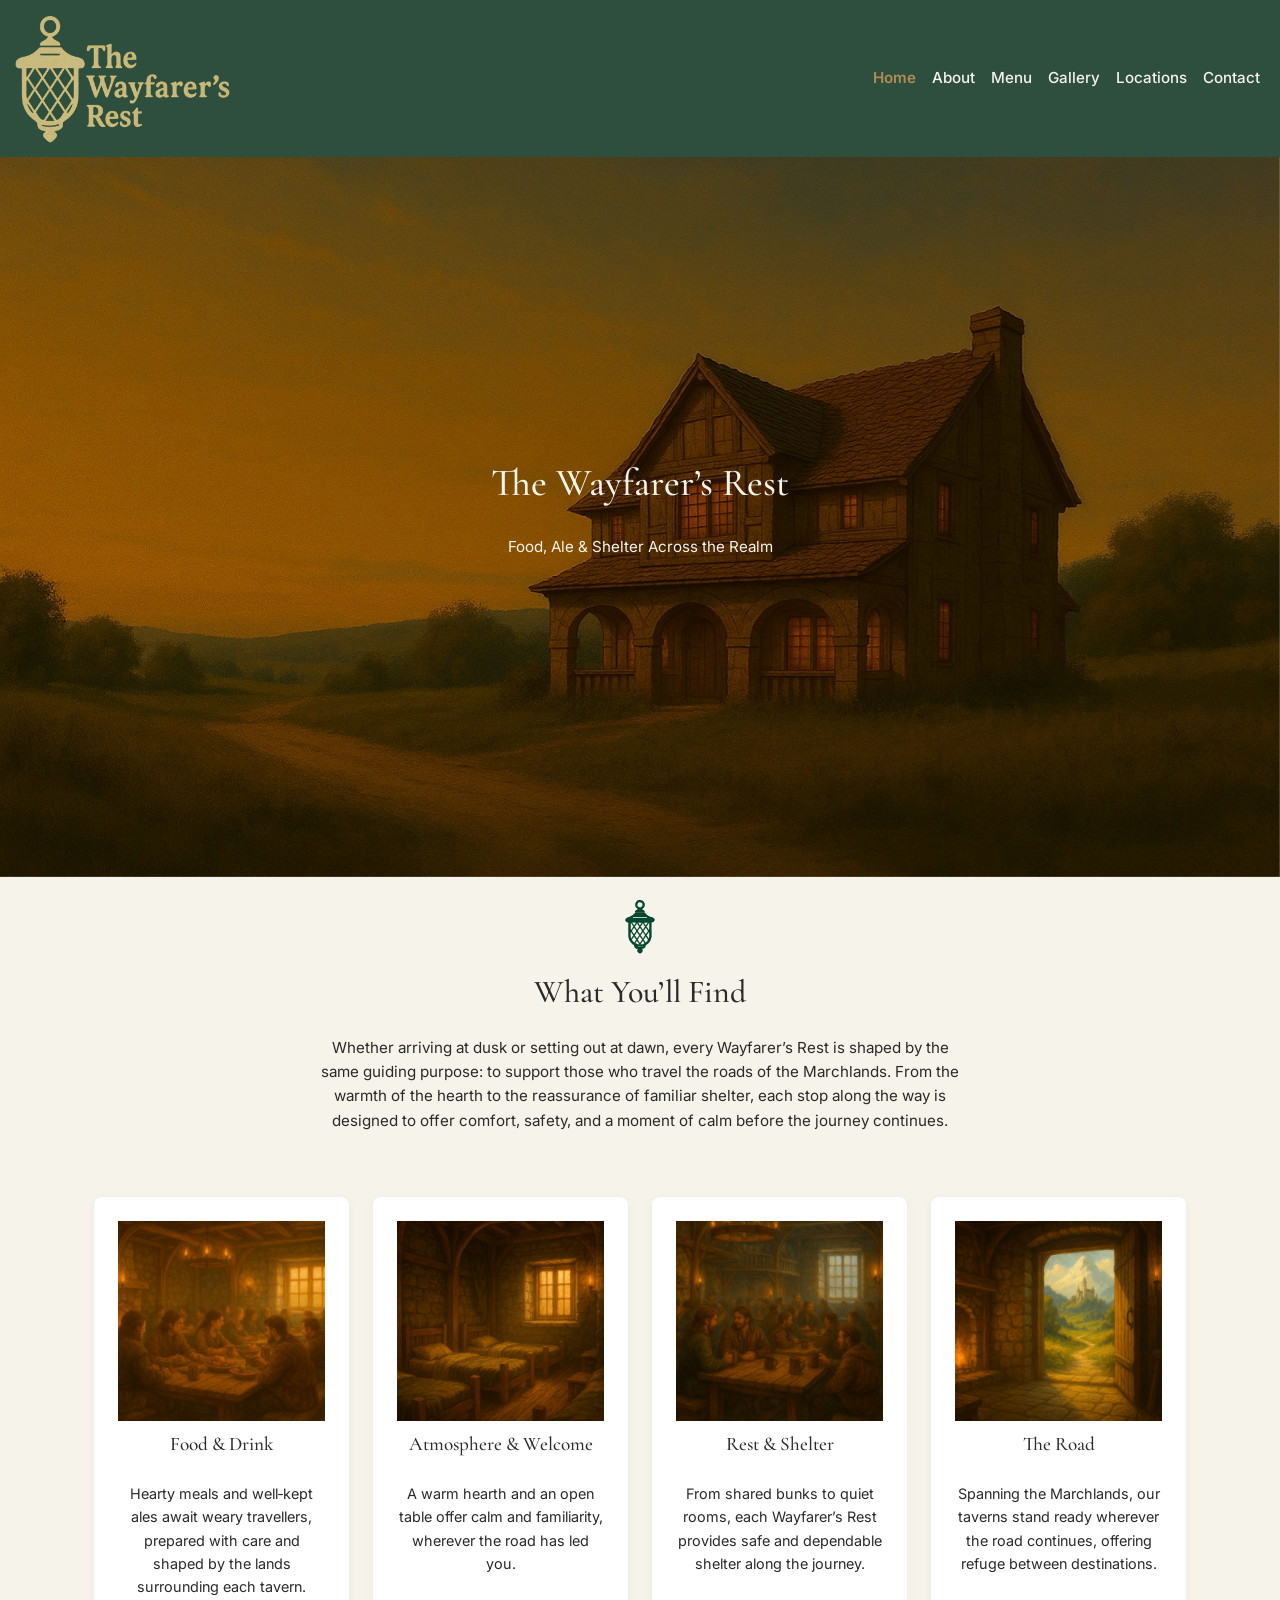
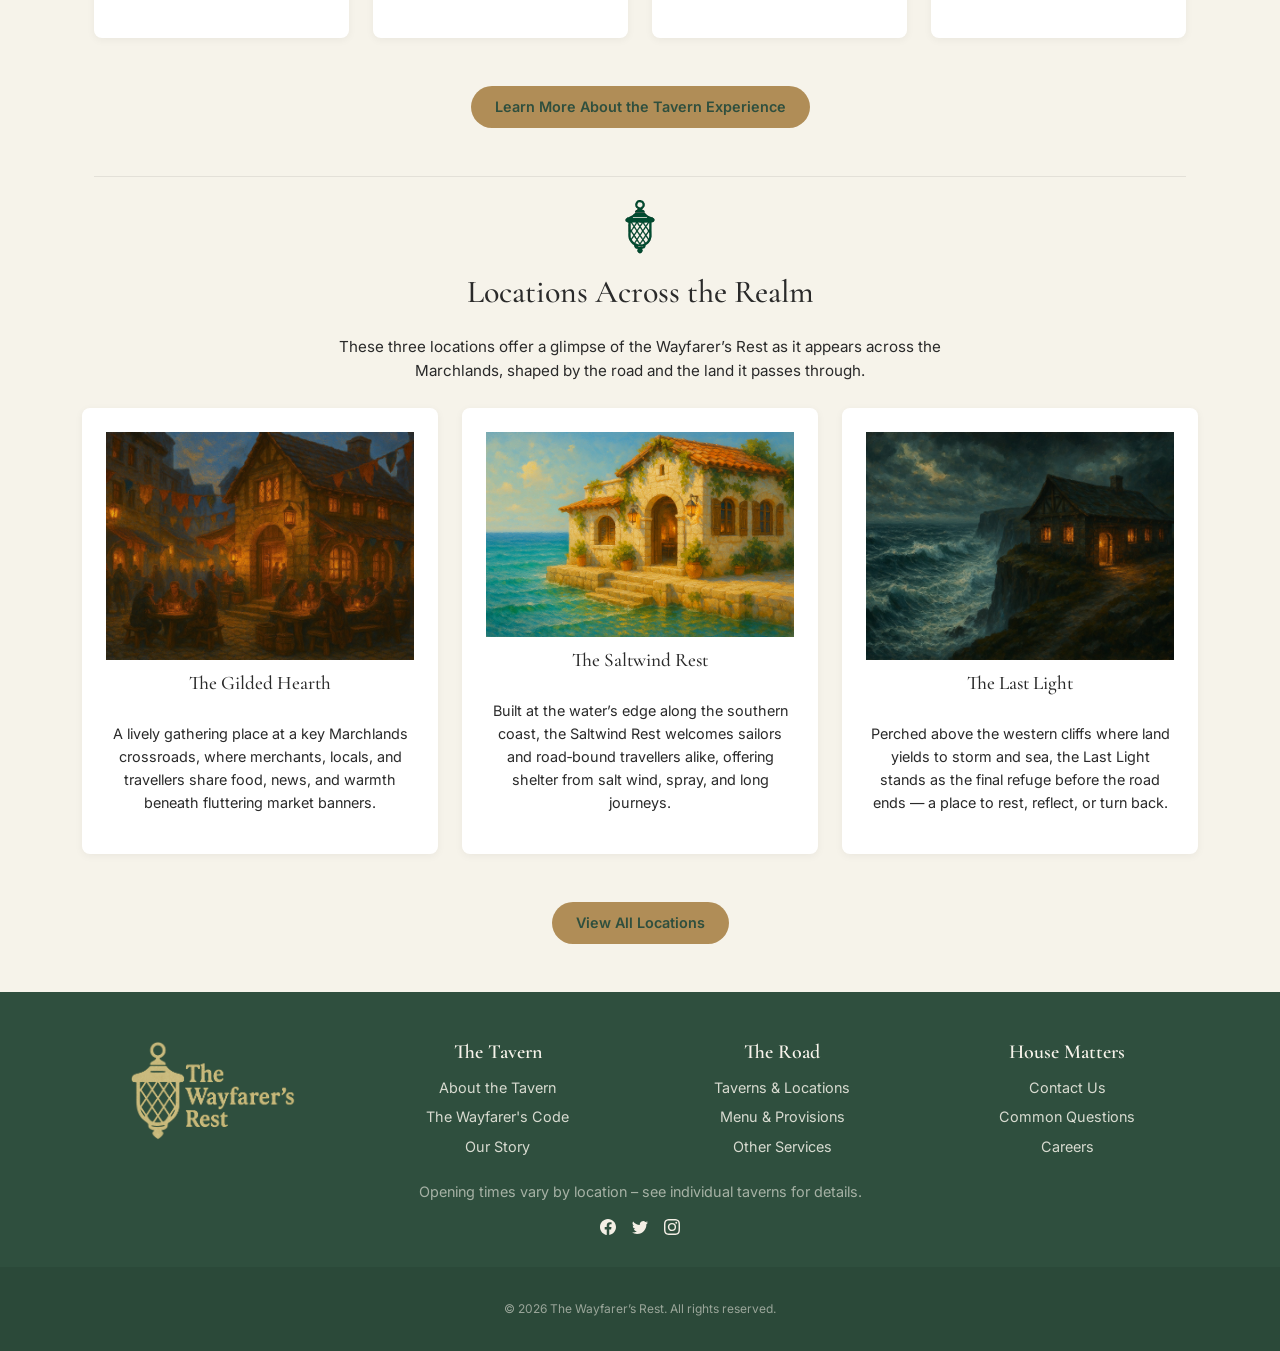
==== index.html @ 025e1b85 "User Stories Updated and Delpoyed Link Added to ReadMe" ====
<!DOCTYPE html>
<html lang="en">

<head>
  <meta charset="UTF-8">
  <meta name="viewport" content="width=device-width, initial-scale=1.0">

  <title>The Wayfarer’s Rest | Food, Ale & Shelter Across the Realm</title>

  <meta name="description" content="The Wayfarer’s Rest is a fictional medieval tavern offering food, ale, shelter and safety to travellers across the Marchlands.">
  <meta name="keywords" content="Wayfarer’s Rest, fantasy tavern, medieval tavern, fantasy inn, travelling inn, fantasy worldbuilding, roleplay tavern, medieval food and drink, fictional business website, HTML CSS project">

  <!-- Bootstrap CSS -->
  <link
    href="https://cdn.jsdelivr.net/npm/bootstrap@5.3.8/dist/css/bootstrap.min.css"
    rel="stylesheet"
    integrity="sha384-sRIl4kxILFvY47J16cr9ZwB07vP4J8+LH7qKQnuqkuIAvNWLzeN8tE5YBujZqJLB"
    crossorigin="anonymous"
  >

  <!-- Custom CSS -->
  <link rel="stylesheet" href="assets/css/style.css">
</head>

<!--Classes on body set to create a flex column layout that expands to fill the viewport height by pushing the footer to the bottom-->

<body class="d-flex flex-column min-vh-100">
    <header>
        <nav class="site-navbar navbar navbar-expand-lg">
            <div class="container-fluid">
                <a class="navbar-brand" href="index.html">
                    <picture>
                        <!--Anything above 576px (mobile portrait) displays full logo-->
                        <source media="(min-width: 576px)" srcset="assets/images/logo-wayfarers-rest-parchment.png">
                        <img src="assets/images/icon-lantern-parchment.png" alt="The Wayfarer’s Rest logo">
                    </picture>
                </a>
                <button class="navbar-toggler" type="button" data-bs-toggle="collapse"
                    data-bs-target="#navbarSupportedContent" aria-controls="navbarSupportedContent"
                    aria-expanded="false" aria-label="Toggle navigation">
                    <span class="navbar-toggler-icon"></span>
                </button>
                <div class="collapse navbar-collapse" id="navbarSupportedContent">
                    <ul class="navbar-nav mb-2 mb-lg-0 ms-auto">
                        <li class="nav-item">
                            <a class="nav-link active" aria-current="true" href="index.html">Home</a>
                        </li>
                        <li class="nav-item dropdown">
                            <a class="nav-link" href="about.html">About</a>
                        </li>
                        <li class="nav-item">
                            <a class="nav-link" href="menu.html">Menu</a>
                        </li>
                        <li class="nav-item">
                            <a class="nav-link" href="gallery.html">Gallery</a>
                        </li>
                        <li class="nav-item">
                            <a class="nav-link" href="locations.html">Locations</a>
                        </li>
                        <li class="nav-item">
                            <a class="nav-link" href="contact.html">Contact</a>
                        </li>
                    </ul>
                </div>
            </div>
        </nav>
    </header>

    <main>
        <section class="home-hero hero-height">
            <div id="homeCarousel" class="carousel slide" data-bs-ride="carousel" data-bs-interval="5000">
                <div class="carousel-inner">
                    <div class="carousel-item active">
                        <img src="assets/images/home-carousel-01.jpg" class="d-block w-100 hero-image"
                            alt="A solitary timber-and-stone tavern standing beside a winding road at dusk, its windows glowing warmly against an open landscape under an amber evening sky">
                    </div>
                    <div class="carousel-item">
                        <img src="assets/images/home-carousel-02-two.jpg" class="d-block w-100 hero-image"
                            alt="A warmly lit stone tavern in a small town at dusk, with glowing windows, hanging lanterns, and neighboring buildings lining a narrow street under an evening sky" loading="lazy">
                    </div>
                    <div class="carousel-item">
                        <picture>
                            <!--Desktop displays standard logo while anything smaller has title stacked below icon-->
                            <source media="(min-width: 992px)" srcset="assets/images/home-carousel-20.png">
                            <img src="assets/images/home-carousel-05.jpg" class="d-block w-100 hero-image"
                                alt="Stone seaside tavern built into coastal cliffs, with travellers seated beneath arched colonnades by candlelight as the moon hangs over the dark sea." loading="lazy">
                        </picture>
                    </div>
                    <div class="carousel-item">
                        <img src="assets/images/home-carousel-04.jpg" class="d-block w-100 hero-image"
                            alt="A warm stone tavern interior with vaulted arches and long wooden tables, where travellers sit together drinking by low lantern light in a softly lit hall" loading="lazy">
                    </div>
                </div>

                <div class="hero-overlay">
                    <h1 class="reveal">The Wayfarer’s Rest</h1>
                    <p class="reveal-sub delay-3">Food, Ale & Shelter Across the Realm</p>
                </div>

            </div>
        </section>
        <section class="home-intro text-center pt-2">
            <div class="section-icon--large d-flex justify-content-center" aria-hidden="true" >
                <img src="assets/images/icons/icon-lantern-green.svg" alt="" loading="lazy">
            </div>
            <div class="container">
                <h2>What You’ll Find</h2>
                <p>
                    Whether arriving at dusk or setting out at dawn, every Wayfarer’s Rest is shaped by the same guiding
                    purpose: to support those who travel the roads of the Marchlands. From the warmth of the hearth to
                    the reassurance of familiar shelter, each stop along the way is designed to offer comfort, safety,
                    and a moment of calm before the journey continues.
                </p>
                <section class="home-features">
                    <div class="container">
                        <div class="row g-4">

                            <div class="col-12 col-md-6 col-lg-3">
                                <article class="feature-card text-center reveal">
                                    <img src="assets/images/home-card-01.jpg" class="card-image"
                                        alt="A large wooden table inside a warm stone tavern, where travellers sit together sharing food and drink by firelight beneath timber beams and hanging lanterns" loading="lazy">
                                    <h3>Food &amp; Drink</h3>
                                    <p>Hearty meals and well‑kept ales await weary travellers, prepared with care and
                                        shaped by the lands surrounding each tavern.</p>
                                </article>
                            </div>

                            <div class="col-12 col-md-6 col-lg-3">
                                <article class="feature-card text-center reveal">
                                    <img src="assets/images/home-card-02.jpg" class="card-image"
                                        alt="A simple tavern sleeping room with rows of wooden bunk beds, folded blankets, and warm light shining through a stone-framed window inside a quiet interior" loading="lazy">
                                    <h3>Atmosphere &amp; Welcome</h3>
                                    <p>A warm hearth and an open table offer calm and familiarity, wherever the road has
                                        led you.</p>
                                </article>
                            </div>

                            <div class="col-12 col-md-6 col-lg-3">
                                <article class="feature-card text-center reveal">
                                    <img src="assets/images/home-card-03.jpg" class="card-image"
                                        alt="A busy tavern interior with long wooden tables and benches, where travellers sit together with mugs under heavy timber beams and warm lantern light filling the room" loading="lazy">
                                    <h3>Rest &amp; Shelter</h3>
                                    <p>From shared bunks to quiet rooms, each Wayfarer’s Rest provides safe and
                                        dependable shelter along the journey.</p>
                                </article>
                            </div>

                            <div class="col-12 col-md-6 col-lg-3">
                                <article class="feature-card text-center reveal">
                                    <img src="assets/images/home-card-04.jpg" class="card-image"
                                        alt="An open tavern doorway framing a winding path leading through green hills toward a distant castle beneath a bright sky, with warm lantern light illuminating the stone interior" loading="lazy">
                                    <h3>The Road</h3>
                                    <p>Spanning the Marchlands, our taverns stand ready wherever the road continues,
                                        offering refuge between destinations.</p>
                                </article>
                            </div>

                        </div>
                        <div class="text-center mt-5 home-cta">
                            <a href="about.html" class="btn-primary">
                                Learn More About the Tavern Experience
                            </a>
                        </div>
                    </div>
                </section>
            </div>
        </section>
        <!-- Locations Across the Realm -->
        <section class="home-locations text-center pt-2">
            <div class="section-icon--large d-flex justify-content-center" aria-hidden="true">
                <img src="assets/images/icons/icon-lantern-green.svg" alt="" loading="lazy">
            </div>
            <div class="container">
                <h2>Locations Across the Realm</h2>

                <p>
                    These three locations offer a glimpse of the Wayfarer’s Rest as it appears across the Marchlands,
                    shaped by the road and the land it passes through.
                </p>
                <div id="locationsCarousel" class="carousel slide d-md-none" data-bs-touch="true">

                    <!-- Indicators / dots -->
                    <div class="carousel-indicators">
                        <button type="button" data-bs-target="#locationsCarousel" data-bs-slide-to="0" class="active"
                            aria-current="true" aria-label="Slide 1">
                        </button>

                        <button type="button" data-bs-target="#locationsCarousel" data-bs-slide-to="1"
                            aria-label="Slide 2">
                        </button>

                        <button type="button" data-bs-target="#locationsCarousel" data-bs-slide-to="2"
                            aria-label="Slide 3">
                        </button>
                    </div>

                    <!-- Slides -->
                    <div class="carousel-inner mt-4">

                        <div class="carousel-item active">
                            <article class="location-card">
                                <img src="assets/images/market-tavern-home.jpg" class="location-image"
                                    alt="A bustling market tavern at dusk, with lanterns glowing, banners overhead, and groups of travellers gathered at wooden tables in a town square" loading="lazy">
                                <h3>The Gilded Hearth</h3>
                                <p>
                                    A lively gathering place at a key Marchlands crossroads, where merchants, locals,
                                    and travellers share food, news, and warmth beneath fluttering market banners.
                                </p>
                            </article>
                        </div>

                        <div class="carousel-item">
                            <article class="location-card">
                                <img src="assets/images/coastal-tavern-home.jpg" class="location-image"
                                    alt="A stone coastal tavern with arched doorway and terracotta roof standing directly beside calm blue sea, lanterns glowing outside as waves lap against the shore" loading="lazy">
                                <h3>The Saltwind Rest</h3>
                                <p>
                                    Built at the water’s edge along the southern coast, the Saltwind Rest welcomes
                                    sailors and road‑bound travellers alike, offering shelter from salt wind, spray, and
                                    long journeys.
                                </p>
                            </article>
                        </div>

                        <div class="carousel-item">
                            <article class="location-card">
                                <img src="assets/images/edge-of-the-world-tavern-home.jpg" class="location-image"
                                    alt="A solitary stone tavern standing on high coastal cliffs above a stormy sea, warm lantern light shining from its windows against dark clouds and crashing waves" loading="lazy">
                                <h3>The Last Light</h3>
                                <p>
                                    Perched above the western cliffs where land yields to storm and sea, the Last Light
                                    stands as the final refuge before the road ends — a place to rest, reflect, or turn
                                    back.
                                </p>
                            </article>
                        </div>

                    </div>


                    <!-- Controls -->
                    <button class="carousel-control-prev" type="button" data-bs-target="#locationsCarousel"
                        data-bs-slide="prev">
                        <span class="carousel-control-prev-icon" aria-hidden="true"></span>
                        <span class="visually-hidden">Previous</span>
                    </button>

                    <button class="carousel-control-next" type="button" data-bs-target="#locationsCarousel"
                        data-bs-slide="next">
                        <span class="carousel-control-next-icon" aria-hidden="true"></span>
                        <span class="visually-hidden">Next</span>
                    </button>

                </div>
                <!-- Tablet & Desktop grid -->
                <div class="d-none d-md-block mt-4">
                    <div class="row g-4 justify-content-center">



                        <div class="col-md-6 col-lg-4">
                            <article class="location-card reveal">
                                <img src="assets/images/market-tavern-home.jpg" class="location-image"
                                    alt="A bustling market tavern at dusk, with lanterns glowing, banners overhead, and groups of travellers gathered at wooden tables in a town square" loading="lazy">
                                <h3>The Gilded Hearth</h3>
                                <p>
                                    A lively gathering place at a key Marchlands crossroads, where merchants, locals,
                                    and travellers share food, news, and warmth beneath fluttering market banners.
                                </p>
                            </article>
                        </div>

                        <div class="col-md-6 col-lg-4">
                            <article class="location-card reveal">
                                <img src="assets/images/coastal-tavern-home.jpg" class="location-image"
                                    alt="A bright stone coastal tavern standing at the water’s edge, with open archways, hanging lanterns, and calm blue sea stretching beyond" loading="lazy">
                                <h3>The Saltwind Rest</h3>
                                <p>
                                    Built at the water’s edge along the southern coast, the Saltwind Rest welcomes
                                    sailors and road‑bound travellers alike, offering shelter from salt wind, spray, and
                                    long journeys.
                                </p>
                            </article>
                        </div>


                        <!-- Third card centred on tablet -->
                        <div class="col-md-6 col-lg-4">
                            <article class="location-card reveal">
                                <img src="assets/images/edge-of-the-world-tavern-home.jpg" class="location-image"
                                    alt="A solitary stone tavern standing on high coastal cliffs above a stormy sea, warm lantern light glowing against dark skies and crashing waves" loading="lazy">
                                <h3>The Last Light</h3>
                                <p>
                                    Perched above the western cliffs where land yields to storm and sea, the Last Light
                                    stands as the final refuge before the road ends — a place to rest, reflect, or turn
                                    back.
                                </p>
                            </article>
                        </div>

                    </div>
                </div>
                <div class="mt-5">
                    <a href="locations.html" class="btn-primary">
                        View All Locations
                    </a>
                </div>
            </div>
        </section>
    </main>
    <!--Class to push footer to the bottom of the viewport-->
    <footer class="site-footer mt-5">
            <div class="container text-center">

                <div class="row align-items-start">

                    <!-- LOGO -->
                    <div class="footer-logo col-12 col-lg-3 mb-4 mb-lg-0">
                        <a href="index.html">
                            <picture>
                                <source media="(min-width: 992px)"
                                    srcset="assets/images/logo-wayfarers-rest-parchment.png">
                                <img src="assets/images/logo-wayfarers-rest-footer-stacked.png"
                                    alt="The Wayfarer’s Rest logo" loading="lazy">
                            </picture>
                        </a>
                    </div>

                    <!-- LINKS -->
                    <div class="col-12 col-lg-9">
                        <div class="row justify-content-center">

                            <div class="col-12 col-md-4 col-lg-4">
                                <h2 class="h5">The Tavern</h2>
                                <ul>
                                    <li><a href="index.html">About the Tavern</a></li>
                                    <li><a href="faq.html">The Wayfarer's Code</a></li>
                                    <li><a href="about.html">Our Story</a></li>
                                </ul>
                            </div>

                            <div class="col-12 col-md-4 col-lg-4">
                                <h2 class="h5">The Road</h2>
                                <ul>
                                    <li><a href="locations.html">Taverns & Locations</a></li>
                                    <li><a href="menu.html">Menu & Provisions</a></li>
                                    <li><a href="about.html#other-services">Other Services</a></li>
                                </ul>
                            </div>

                            <div class="col-12 col-md-4 col-lg-4">
                                <h2 class="h5">House Matters</h2>
                                <ul>
                                    <li><a href="contact.html">Contact Us</a></li>
                                    <li><a href="faq.html#common-questions">Common Questions</a></li>
                                    <li><a href="under-construction.html">Careers</a></li>
                                </ul>
                            </div>

                        </div>
                    </div>
                </div>

                <p class="footer-hours">
                    Opening times vary by location –
                    <a href="locations.html">see individual taverns for details</a>.
                </p>

                <div class="footer-social d-flex justify-content-center gap-3">
                    <a href="https://www.facebook.com" target="_blank" rel="noopener noreferrer"
                        aria-label="Open Facebook in A New Tab">
                        <img src="assets/images/icons/facebook.svg" alt="Facebook icon" loading="lazy">
                    </a>
                    <a href="https://twitter.com" target="_blank" rel="noopener noreferrer"
                        aria-label="Open Twitter/X in A New Tab">
                        <img src="assets/images/icons/twitter-x.svg" alt="Twitter/X icon" loading="lazy">
                    </a>
                    <a href="https://www.instagram.com" target="_blank" rel="noopener noreferrer"
                        aria-label="Open Instagram in A New Tab">
                        <img src="assets/images/icons/instagram.svg" alt="Instagram icon" loading="lazy">
                    </a>
                </div>

            </div>

            <div class="footer-copy">
                © 2026 The Wayfarer’s Rest. All rights reserved.
            </div>
        </footer>
    <!--Bootstrap 5 JS-->
    <script src="https://cdn.jsdelivr.net/npm/bootstrap@5.3.8/dist/js/bootstrap.bundle.min.js"
        integrity="sha384-FKyoEForCGlyvwx9Hj09JcYn3nv7wiPVlz7YYwJrWVcXK/BmnVDxM+D2scQbITxI" crossorigin="anonymous">
        </script>
    <script src="assets/js/script.js"></script>
</body>

</html>
---- assets/css/style.css ----
/* Google Fonts Import */
/* Imports the two fonts used across the site:
   - Cormorant Garamond for headings (atmosphere, medieval tone)
   - Inter for body text (clarity and accessibility)
   These must load before any rules that reference them.
*/
@import url('https://fonts.googleapis.com/css2?family=Cormorant+Garamond:wght@400;500;600;700&family=Inter:wght@400;500;600;700&display=swap');

:root {
    /* =========================
       Brand Colours
       ========================= */

    /* Primary structural colour used for
       navbar, footer, headings, and accents */
    --color-primary: #2F4F3E;
    /* forest green – anchors the brand */

    /* Secondary accent colour for interaction
       (buttons, hover states, highlights) */
    --color-accent: #B08D57;
    /* muted gold – draws attention without overpowering */

    /* Brand highlight used for parchment effects,
       logo framing, and subtle emphasis */
    --color-brand: #E2D3B3;
    /* parchment tone */

    /* =========================
       Backgrounds
       ========================= */

    /* Primary page background used on most pages
       to maximise readability */
    --bg-page: #F6F3EA;

    /* Slightly darker background used to visually
       separate sections from the page */
    --bg-section: #EFE9DC;

    /* Deep background variant reserved for
       darker structural areas (defined for flexibility) */
    --bg-dark: #1F2F27;

    /* =========================
       Text Colours
       ========================= */

    /* Default body text colour */
    --text-primary: #2A2A2A;

    /* Secondary, reduced-emphasis text
       (descriptions, metadata) */
    --text-secondary: #5F5F5F;

    /* Text used on dark backgrounds
       (nav, footer, hero overlays) */
    --text-inverse: #F6F3EA;

    /* =========================
       Typography
       ========================= */

    /* Serif heading font to reinforce theme */
    --font-heading: "Cormorant Garamond", serif;

    /* Sans-serif body font for readability,
       with full system fallback stack */
    --font-body: "Inter", system-ui, -apple-system, BlinkMacSystemFont, sans-serif;

    /* Explicit font weights to avoid magic numbers
       and keep typography consistent */
    --font-weight-regular: 400;
    --font-weight-medium: 500;
    --font-weight-semibold: 600;
    --font-weight-bold: 700;

    /* =========================
       Layout & Spacing
       ========================= */

    /* Maximum readable width for content containers */
    --container-max-width: 1200px;

    /* Default vertical spacing between sections */
    --section-padding-y: 3rem;

    /* Reduced vertical spacing for smaller screens */
    --section-padding-y-sm: 2.5rem;

    /* Border radius tokens for consistent rounding */
    --radius-sm: 4px;
    --radius-md: 8px;

    /* =========================
       UI Elements
       ========================= */

    /* Neutral border colour used throughout
       (cards, dividers, inputs) */
    --border-color: #D6D2C7;

    /* Button colour tokens for reusability */
    --button-primary-bg: var(--color-primary);
    --button-primary-text: var(--text-inverse);

    --button-secondary-bg: transparent;
    --button-secondary-text: var(--color-primary);
    --button-secondary-border: var(--color-primary);

    /* =========================
       Image & Overlay Helpers
       ========================= */

    /* Light overlay for hero text legibility */
    --overlay-dark: rgba(0, 0, 0, 0.08);

    /* Stronger overlay used when images are busy */
    --overlay-darker: rgba(0, 0, 0, 0.15);
}

/* =========================
   Base Reset & Defaults
   ========================= */

body {
    font-family: var(--font-body);              /* Default font for body content */
    font-weight: var(--font-weight-regular);    /* Normal weight for readability */
    line-height: 1.6;                           /* Comfortable reading rhythm */
    color: var(--text-primary);                 /* High-contrast body text */
    background-color: var(--bg-page);           /* Parchment-style background */
}

/* =========================
   Typography
   ========================= */

h1,
h2,
h3 {
    font-family: var(--font-heading);            /* Use serif font for hierarchy */
    line-height: 1.2;                            /* Tighter than body text */
    margin-bottom: 0.75em;                       /* Consistent spacing below */
    color: var(--text-primary);                  /* Ensure readability */
}

h1 {
    /* Responsive scaling for large hero headings */
    font-size: clamp(2.2rem, 3vw, 3rem);
}

h2 {
    /* Slightly smaller than h1, still responsive */
    font-size: clamp(1.6rem, 2.5vw, 2.1rem);
}

h3 {
    /* Fixed size for subheadings and card titles */
    font-size: 1.2rem;
}

p {
    max-width: 65ch;                             /* Optimal line length */
    margin-inline: auto;                        /* Centre text blocks */
    margin-bottom: 1rem;                        /* Paragraph separation */
    font-size: 0.95rem;                         /* Slightly condensed text */
}

/* =========================
   Sections
   ========================= */

section {
    /* Consistent vertical rhythm between sections */
    padding-top: var(--section-padding-y);
}

@media (max-width: 768px) {
    section {
        /* Reduced spacing on smaller screens */
        padding-top: var(--section-padding-y-sm);
    }
}

/* =========================
   Images
   ========================= */

img {
    display: block;                              /* Remove inline image gaps */
    width: 100%;                                 /* Responsive scaling */
    height: 100%;                                /* Fill container when constrained */
    object-fit: cover;                           /* Prevent image distortion */
}

/* Aspect‑ratio helpers */
/* These ensure consistent cropping across layouts */

.hero-image {
    aspect-ratio: 16 / 9;                        /* Landscape hero imagery */
}

.card-image {
    aspect-ratio: 1 / 1;                         /* Square cards (features, gallery) */
}

.location-image {
    aspect-ratio: 4 / 5;                         /* Portrait orientation for locations */
}

/* =========================
   Cards (Features & Locations)
   ========================= */

.card,
.feature-card,
.location-card {
    background-color: #fff;                      /* Contrast against parchment */
    border-radius: var(--radius-md);             /* Soften card edges */
    padding: 1.5rem;                             /* Internal spacing */
    height: 100%;                                /* Equal-height cards in grids */
    display: flex;                               /* Flexbox for vertical control */
    flex-direction: column;                      /* Stack content top-to-bottom */
    gap: 0.75rem;                                /* Space between elements */
    box-shadow: 0 2px 8px rgba(0, 0, 0, 0.05);    /* Subtle elevation */
}

.card p,
.feature-card p,
.location-card p {
    font-size: 0.9rem;                           /* Slightly smaller supporting text */
    flex-grow: 1;                                /* Push CTAs or metadata to bottom */
}

.location-card img {
    aspect-ratio: 3 / 2; /*Forces landscape framing for location card image, ensuring consistency across uneven image sources */
}

/* =========================
   Buttons
   ========================= */

.btn-primary {
    display: inline-block;           /* Allows padding, width, and margin to apply cleanly */
    background-color: var(--color-accent); /* Gold accent colour to draw attention */
    color: var(--color-primary);     /* Dark green text to maintain brand coherence */
    border: none;                    /* Removes default browser border */
    border-radius: 999px;            /* Fully rounded pill-style button */
    padding: 0.6rem 1.5rem;          /* Comfortable clickable area for mouse & touch */
    font-weight: var(--font-weight-semibold); /* Gives CTA visual importance */
    font-size: 0.9rem;               /* Compact size to suit UI elements */
    text-decoration: none;           /* Removes underline from anchor buttons */
    transition: filter 0.2s ease;    /* Smooth visual feedback on hover/focus */
}

.btn-primary:hover,
.btn-primary:focus {
    filter: brightness(1.05);        /* Slight brightening for interaction feedback */
}

/* =========================
   Utility Helpers
   ========================= */

.text-center {
    text-align: center;              /* Simple utility class to centre text where needed */
}


/* =========================
   Navbar
   ========================= */

.site-navbar {
    background-color: var(--color-primary);
    /* Applies the forest green brand colour to the main site navigation */
}

/* Hover effect for the brand/logo to provide subtle feedback and interactivity
   without being distracting. Opacity change preserves logo clarity. */
.site-navbar .navbar-brand:hover {
    opacity: 0.9                    /* Very subtle hover feedback */
}

.site-navbar .navbar-brand img {
    height: auto;                   /* Preserve aspect ratio */
    width: 50px;                    /* Small logo size on very small screens */
}

/* Tablet breakpoint: expand logo to full horizontal version */
@media (min-width: 576px) {
    .site-navbar .navbar-brand img {
        width: 175px;               /* Allows full logo mark to display */
    }
}

/* Desktop breakpoint: slightly larger logo for visual balance */
@media (min-width: 768px) {
    .site-navbar .navbar-brand img {
        width: 220px;               /* Optimised size for larger headers */
    }
}

.site-navbar .nav-link {
    color: var(--text-inverse);     /* Light text on dark navbar */
    font-family: var(--font-body);  /* Inter for clarity */
    font-weight: var(--font-weight-medium);
    font-size: 0.95rem;             /* Slightly larger for comfortable navigation */
}

/* 
  Hover vs Focus states:
  These comments explain an important accessibility concept.

  :hover → mouse & pointer users
  :focus → keyboard & assistive technology users

  Styling both ensures equivalent feedback for all users.
*/

/* =========================
   Mobile Navbar Adjustments
   ========================= */

@media (max-width: 992px) {

    /* Creates separation between logo header and collapsible nav */
    .site-navbar .navbar-collapse {
        margin-top: 0.5rem;
        border-top: 1px solid rgba(242, 236, 221, 0.15); /* Low-contrast divider */
    }

    /* Aligns nav links visually with the logo on small screens */
    .site-navbar .navbar-nav {
        padding-left: 0.6rem;        /* Prevents nav sticking to screen edge */
        padding-top: 0.5rem;         /* Breathing room beneath logo */
    }

    /* Optimises link spacing and contrast for mobile */
    .site-navbar .nav-link {
        padding: 0.5rem 0;           /* Tap‑friendly spacing */
        font-size: 0.95rem;          /* Maintains readability */
        color: rgba(242, 236, 221, 0.9); /* Slightly muted to reduce glare */
    }
}

/* Interaction feedback for nav links */
nav.site-navbar .nav-link:hover,
nav.site-navbar .nav-link:focus {
    color: var(--color-accent);      /* Muted gold hover/focus state */
}

/* Active page indicator — shows which page user is on */
.site-navbar .nav-link.active {
    color: var(--color-accent);      /* Matches hover colour for consistency */
    font-weight: var(--font-weight-semibold); /* Stronger weight for emphasis */
}

/* =========================
   Navbar Hamburger Button
   ========================= */

/* Removes default Bootstrap border and adjusts padding */
.site-navbar .navbar-toggler {
    border: none;
    padding: 0.25rem 0.5rem;         /* Larger click target on mobile */
}

/* Removes default focus ring to avoid visual clutter */
.site-navbar .navbar-toggler:focus {
    box-shadow: none;
}

/* 
   Cannot directly colour Bootstrap hamburger icon.
   Filter is used instead to:
   - invert to white
   - add sepia for gold warmth
   - saturate to enhance colour strength
*/
.site-navbar .navbar-toggler-icon {
    width: 1.5rem;
    height: 1.5rem;
    filter: invert(1) sepia(20%) saturate(80%);
    transform: scale(1.1);           /* Slight enlargement for visibility */
}

/* =========================
   Hero Section Overrides
   ========================= */

/* Removes padding above hero so it meets the navbar */
.home-hero {
    position: relative;              /* Needed for absolute-positioned overlay */
    padding-top: 0;
}

.home-hero img {
    height: 100%                    /* Allows hero image to fill container */
}

/* =========================
   Hero Text Overlay
   ========================= */

.hero-overlay {
    position: absolute;
    inset: 0;                        /* Full cover over hero image,takes overlay out of document flow */

    display: flex;
    flex-direction: column;          /* Stack heading & text vertically */
    justify-content: center;         /* Centre vertically */
    align-items: center;             /* Centre horizontally */

    text-align: center;
    padding: 2rem;                   /* Prevent text touching edges */

    color: var(--text-inverse);      /* Light text for contrast */
    z-index: 2;                      /* Above hero image */
}

.hero-overlay h1 {
    color: var(--text-inverse);      /* Explicit override for heading colour */
}

/* Mobile safeguard to ensure hero remains flush */
@media (max-width: 768px) {
    .home-hero {
        padding-top: 0;
    }
}

/* =========================
   Menu Page
   ========================= */

/* Wrapper for the menu hero section.
   Resets vertical spacing so the hero image can sit flush with the navbar. */
.menu-hero {
    background-color: var(--bg-section);     /* Matches surrounding page sections */
    padding-top: 0;                          /* Removes default section padding */
    padding-bottom: 0;                       /* Ensures hero controls spacing itself */
}

/* Container for the menu hero image.
   Breaks out of the standard content width to span full viewport width. */
.menu-hero-image {
    position: relative;                      /* Establishes positioning context for overlay */
    width: 100vw;                            /* Full viewport width */
    max-width: none;                         /* Overrides container constraints */
    margin: 0 calc(50% - 50vw) 0;             /* True full-width breakout trick */
    overflow: hidden;                        /* Prevents image bleed */
    box-shadow: 0 18px 40px rgba(0, 0, 0, 0.12); /* Depth to separate hero from content */
}

/* Image inside the hero container */
.menu-hero-image img {
    width: 100%;                             /* Fully responsive */
    height: auto;                            /* Preserve aspect ratio */
    display: block;                          /* Removes inline whitespace */
}

/* Text overlay for the menu hero.
   Positioned on top of the image, centred using Flexbox. */
.menu-hero .hero-content {
    position: absolute;                      /* Allows overlay on top of image */
    inset: 0;                                /* Fills the entire hero image */
    display: flex;                           /* Flexbox for internal alignment */
    flex-direction: column;                 /* Stack heading and paragraph */
    justify-content: center;                /* Vertical centring */
    align-items: center;                    /* Horizontal centring */
    padding: 2rem 1.5rem;                   /* Prevents text touching edges */
    z-index: 1;                             /* Above hero image */
    color: var(--text-inverse);             /* Light text for contrast */
    font-family: var(--font-body);          /* Inter for legibility */
}

/* Menu hero heading style */
.menu-hero .hero-content h1 {
    font-family: var(--font-heading);        /* Decorative serif for hierarchy */
    font-weight: var(--font-weight-bold);    /* Strong brand emphasis */
    font-size: clamp(2rem, 3vw, 3rem);       /* Responsive scaling */
    margin-bottom: 1rem;                    /* Separation from description */
    max-width: 12ch;                        /* Prevents overly long lines */
    color: inherit;                         /* Inherits light overlay colour */
}

/* Menu hero descriptive paragraph */
.menu-hero .hero-content p {
    margin-bottom: 0;                       /* Tightens layout */
    max-width: 45rem;                       /* Readable line length */
    font-size: 1rem;                        /* Slightly larger for hero copy */
    line-height: 1.65;                      /* Comfortable reading */
    color: inherit;                         /* Ensures consistent colouring */
}

/* Sticky anchor bar containing menu section links */
.menu-anchors-bar {
    position: sticky;                       /* Sticks to top on scroll */
    top: 0;                                 /* Anchored to top of viewport */
    z-index: 20;                            /* Above menu content */
    background-color: rgba(246, 243, 234, 0.97); /* Semi‑opaque parchment */
    border-bottom: 1px solid rgba(0, 0, 0, 0.08); /* Subtle separation line */
    display: flex;                          /* Centres inner anchor container */
    justify-content: center;
    padding: 1rem 0;                       /* Vertical spacing */
}

/* Container holding the individual anchor links */
.menu-anchors {
    display: flex;                          /* Horizontal layout */
    flex-wrap: wrap;                       /* Allows wrapping on small screens */
    justify-content: center;               /* Centre alignment */
    align-items: center;
    align-content: center;
    gap: 0.75rem;                          /* Space between anchor buttons */
    padding: 0 1rem;                       /* Prevents edge collision */
    width: 100%;
    max-width: 1150px;                     /* Prevents anchors stretching too wide */
}

/* Individual menu anchor links */
.menu-anchor {
    display: inline-flex;                  /* Enables flex centring */
    align-items: center;
    justify-content: center;
    padding: 0.35rem 0.8rem;               /* Clickable area */
    color: var(--color-primary);           /* Brand green text */
    text-decoration: none;                 /* Remove underline */
    font-weight: var(--font-weight-medium);
    letter-spacing: 0.01em;                /* Slight clarity improvement */
    transition: color 0.2s ease,
                opacity 0.2s ease;         /* Smooth interaction feedback */
}

/* Hover and focus interaction for anchors */
.menu-anchor:hover,
.menu-anchor:focus {
    color: var(--color-accent);             /* Gold highlight */
    opacity: 0.85;                          /* Softens feedback */
}

/* Active menu section indicator (updated via JS) */
.menu-anchor.active {
    color: var(--color-accent);             /* Persistent highlight */
}

/* Wrapper for each menu category section */
.menu-category {
    background-color: var(--bg-section);    /* Section separation */
    padding-top: 2rem;
    padding-bottom: 2rem;
    scroll-margin-top: 5rem;                /* Prevents sticky bar overlap when anchored */
}

/* First section offset to compensate for hero overlap */
#house-specials {
    padding-top: 0.5rem;
}

/* Duplicate rule ensures consistency if overridden elsewhere */
.menu-category {
    background-color: var(--bg-section);
    padding-top: 2rem;
    padding-bottom: 2rem;
}

/* Spacing beneath section headings */
.menu-category .section-title {
    margin-bottom: 1.2rem;
}

/* Shared framed image styling for menu heroes and about pillars */
.menu-category__hero,
.about-pillars img.pillar-image {
    max-width: 840px;                       /* Aligns with menu content width */
    padding: 0.1rem;                        /* Creates frame thickness */
    margin: 0 auto 1.75rem;                 /* Centres and spaces image */
    background-color: var(--bg-page);       /* Parchment backdrop */
    border: 3px solid rgba(168, 134, 62, 0.6); /* Antique gold frame */
    box-shadow:
        inset 0 0 0 1px rgba(255, 236, 180, 0.4); /* Inner highlight for depth */
}

/* Image inside the framed hero */
.menu-category__hero img {
    aspect-ratio: 3 / 2;                    /* Consistent landscape framing */
    width: 100%;
    height: auto;
    display: block;
}

/* Grid wrapper for menu items */
.menu-items {
    display: grid;                          /* Grid allows simple vertical stacking */
    gap: 0;                                 /* Borders provide separation instead */
    max-width: 840px;                       /* Aligns with hero images */
    margin: 0 auto;                         /* Centre container */
}

/* Individual menu item rows */
.menu-item {
    display: grid;                          /* Two-column layout */
    grid-template-columns: 1fr auto;       /* Item name left, price right */
    gap: 1rem;                              /* Space between text and price */
    align-items: flex-start;               /* Prevents price centring vertically */
    padding: 1rem 0;                        /* Vertical rhythm */
    border-bottom: 1px solid rgba(0, 0, 0, 0.08); /* Divider line */
}

/* Remove divider from final item */
.menu-item:last-child {
    border-bottom: none;
}

/* Menu item name styling */
.menu-item h3 {
    margin-bottom: 0.35rem;
    font-size: 1.05rem;
    letter-spacing: 0.02em;
}

/* Menu item description */
.menu-item p {
    margin: 0;
    color: var(--text-secondary);           /* Reduced emphasis */
    font-size: 0.95rem;
    max-width: 55ch;                        /* Readability control */
}

/* Price styling */
.menu-item__price {
    font-weight: var(--font-weight-semibold);
    color: var(--color-primary);            /* Reinforces brand colour */
    text-align: right;
    white-space: nowrap;                    /* Prevents wrapping prices */
}

/* Wrapper for allergen and seasonality notices */
.menu-notice {
    background-color: var(--bg-page);       /* Returns to page background */
    padding-top: 3rem;
    padding-bottom: 3rem;                   /* Ensures full visibility of content */
}

/* Individual notice blocks */
.menu-notice__item {
    background: transparent;                /* Allows background to show through */
    border: 1px solid rgba(0, 0, 0, 0.08);
    border-radius: var(--radius-md);
    padding: 1.5rem;
    margin-bottom: 1rem;
}

/* Notice headings */
.menu-notice__item strong {
    display: block;
    margin-bottom: 0.5rem;
    font-size: 1rem;
}

/* Call-to-action container */
.menu-cta {
    padding-bottom: 3rem;                   /* Spacing before footer */
}

/* CTA button wrapper */
.menu-cta-buttons {
    display: flex;
    flex-wrap: wrap;                        /* Buttons stack on small screens */
    justify-content: center;
    gap: 1rem;
    margin-top: 1.5rem;
    margin-bottom: 2rem;
}

/* Ensures consistent CTA button width */
.menu-cta .btn-primary {
    min-width: 210px;
}

/* =========================
   Tablet Adjustments
   ========================= */

@media (max-width: 992px) {
    .menu-anchors {
        gap: 0.5rem;
        padding: 0.45rem 0;
        flex-wrap: wrap;
        justify-content: center;
        align-content: center;
    }

    .menu-category {
        padding-top: 1.75rem;
        padding-bottom: 1.75rem;
    }

    .menu-category .section-title {
        margin-bottom: 1rem;
    }

    .menu-category__hero {
        margin-bottom: 0.9rem;
    }
}

/* =========================
   Mobile Adjustments
   ========================= */

@media (max-width: 768px) {
    .menu-item {
        grid-template-columns: 1fr;         /* Stack price below description */
        text-align: left;
    }

    .menu-item__price {
        text-align: left;                   /* Align price with text */
    }

    .menu-anchors {
        justify-content: center;
        padding: 0.35rem 0;
        gap: 0.5rem;
        flex-wrap: wrap;
        align-content: center;
    }

    .menu-hero .hero-content {
        padding: 1.3rem 1rem;              /* Tighter hero spacing on mobile */
    }

    .menu-category {
        padding-top: 1.25rem;
        padding-bottom: 1.25rem;
    }

    .menu-category .section-title {
        font-size: 1.3rem;                  /* Prevents oversized headings */
    }

    .menu-item {
        padding: 0.85rem 0;
    }

    .menu-cta {
        padding-top: 1.5rem;
        padding-bottom: 1.5rem;
    }
}

/* =========================
   Section header lantern
   ========================= */

.section-icon {
    display: flex;
    justify-content: center;
    align-items: center;
    margin-bottom: 1rem;
}

.section-icon--large img {
    width: 88px;
    margin-inline: auto;
    height: auto;
}

.menu-section-icon,
.contact-section-icon,
.gallery-section-icon {
    display: flex;
    justify-content: center;
    align-items: center;

    background-color: var(--bg-section);

    padding: 1.25rem 0 0
        /* space above & below icon */
}

.contact-section-icon,
.gallery-section-icon {
    padding-top: 1rem;
}

.menu-section-icon img,
.contact-section-icon img,
.gallery-section-icon img {
    width: 80px;
    /* adjust size here */
    height: auto;
}

@media (min-width: 992px) {
    .contact-section-icon {
        display: none;
    }
}


@media (max-width: 768px) {
    .menu-section-icon {
        padding: 1rem 0 0;
    }

    .menu-section-icon img,
    .gallery-section-icon img,
    .contact-section-icon img {
        width: 60px;
    }
}

/* =========================
   Contact Form Improvements
   ========================= */

.contact p {
    max-width: none;
    margin-inline: 0;
}

@media (max-width: 991px) {
    .contact h2, .contact h1, .contact p {
        text-align: center;
    }

   
}

/* =========================
   Contact Form – General Styling
   ========================= */

.contact {
    background-color: var(--bg-section);
}

/* Form container */
.contact form {
    margin-top: 1.5rem;
}

/* Field groups */
.contact label {
    display: block;
    font-weight: var(--font-weight-medium);
    margin-bottom: 0.4rem;
}

.contact input,
.contact textarea,
.contact select {
    display: block;
    width: 100%;
    padding: 0.65rem 0.75rem;

    font-family: var(--font-body);
    font-size: 0.95rem;

    border: 1px solid var(--border-color);
    border-radius: var(--radius-sm);
    background-color: #fff;
}

/* Space between fields */
.contact input,
.contact textarea,
.contact select {
    margin-bottom: 1.4rem;
}

/* Textarea emphasis */
.contact textarea {
    min-height: 180px;
    resize: vertical;
}

/* Focus states – on brand */
.contact input:focus,
.contact textarea:focus,
.contact select:focus {
    outline: none;
    border-color: var(--color-primary);
}

/* =========================
   Contact page divider
   ========================= */

/* Desktop: vertical divider */
@media (min-width: 992px) {
    .contact .col-lg-5 {
        border-left: 1px solid var(--border-color);
        padding-left: 2rem;
    }

    .contact {
        margin-top: 3rem;
        margin-bottom: 3rem;
    }
}

/* Mobile & tablet: horizontal divider */
@media (max-width: 991px) {
    .contact .col-lg-5 {
        border-top: 1px solid var(--border-color);
        margin-top: 2rem;
        padding-top: 2rem;
    }
}

.contact-page .btn-primary {
    margin-top: 0.5rem;
}


/* =========================
   Gallery Images – Framed Style
   ========================= */

.gallery-item img {
    width: 100%;
    height: auto;
    display: block;

    border: 5px solid rgba(168, 134, 62, 0.6);
    /* soft outer frame */


    background-color: var(--bg-page);
    /* parchment behind image */

    box-shadow:
        0 1px 3px rgba(0, 0, 0, 0.06);
    /* very subtle depth */
}

.gallery-page main,
.contact-page main {
    background-color: var(--bg-section);
}

.gallery-page main {
    padding-bottom: 3rem;
}

.gallery-page .page-header {
    padding: 0;
}

/* Contact */

/* =========================
   Page Header (no image)
   ========================= */

.page-header {
    background-color: var(--bg-section);
    padding: 3rem 0;
}

.page-header p {
    max-width: 60ch;
    margin-inline: auto;
}

/* =========================
   Tavern Code
   ========================= */

.tavern-code {
    background-color: var(--bg-section);
    padding-bottom: 2rem;
}

.tavern-code .section-title {
    margin-bottom: 1rem;
}

.tavern-code.section-intro {
    max-width: 65ch;
    margin-top: 0;
    margin-bottom: 1.5rem;
}

/* =========================
   Section-to-section divider
   ========================= */


.section-break-wrapper {
    background-color: var(--bg-section);
    padding-bottom: 2rem;
}

.section-break {
    width: 120px;
    height: 2px;
    background-color: var(--border-color);
    margin: 0 auto;
}

.tavern-rule {
    margin-bottom: 2.5rem;
}

.tavern-rule h3 {
    margin-bottom: 0.5rem;
}

/* =========================
   FAQ
   ========================= */

.faq {
    background-color: var(--bg-page);
    padding: 3rem 0;
}

.faq .section-title {
    margin-bottom: 2rem;
}

.accordion-item {
    border: 1px solid var(--border-color);
    border-radius: var(--radius-sm);
    margin-bottom: 0.75rem;
    overflow: hidden;
}

.accordion-button {
    font-family: var(--font-body);
    font-weight: var(--font-weight-medium);
}

.accordion-button:not(.collapsed) {
    background-color: #d9e7fb;
    /* wireframe highlight */
    color: var(--text-primary);
}

/* =========================
   CTA
   ========================= */

.code-cta {
    background-color: #d6d6d6;
    /* matches wireframe */
    padding: 3rem 0;
}

.code-cta h2 {
    margin-bottom: 1rem;
}

/* About Page */

/* =========================
   About Hero
========================= */

.about-hero {
    padding-top: 0;                    /* Removes default section padding so the
                                          hero image meets the navbar cleanly */
}

.about-hero-image {
    position: relative;               /* Establishes positioning context for overlays */
    width: 100vw;                     /* Full viewport width */
    margin: 0 calc(50% - 50vw);       /* Breaks content out of max-width container
                                          to achieve true edge-to-edge layout */
    overflow: hidden;                 /* Prevents image or overlay bleed */
}

/* Image itself */
/* Shared with .home-hero to ensure consistent behaviour */
.home-hero img,
.about-hero-image img {
    width: 100%;                      /* Scales image to container width */
    max-height: 85vh;                 /* Prevents the hero from becoming too tall */
    display: block;                   /* Removes inline image spacing */
}

/* Optional dark overlay for text contrast */
.about-hero-image::after {
    content: "";                      /* Required to generate pseudo-element */
    position: absolute;               /* Allows overlaying on the image */
    inset: 0;                         /* Covers the entire hero image */
    background: linear-gradient(
        180deg,                       /* Vertical gradient */
        rgba(15, 25, 18, 0.2) 0%,     /* Light darkening at top */
        rgba(15, 25, 18, 0.6) 100%    /* Stronger darkening at bottom */
    );                                /* Improves text readability on bright images */
}

/* Text overlay */
.about-hero-content {
    position: absolute;               /* Allows content to sit on top of the image */
    inset: 0;                         /* Fills entire hero area */
    z-index: 1;                       /* Above the overlay pseudo-element */

    display: flex;                    /* Flexbox for internal alignment */
    flex-direction: column;           /* Stack heading and paragraph */
    justify-content: center;          /* Vertical centring */
    align-items: center;              /* Horizontal centring */

    text-align: center;               /* Centres text content */
    padding: 2rem 1.5rem;             /* Prevents text touching viewport edges */

    color: var(--text-inverse);       /* Light text for contrast */
}

/* Typography inside hero */
.about-hero-content h1 {
    font-family: var(--font-heading); /* Serif font for significance */
    font-weight: var(--font-weight-bold);
    font-size: clamp(2.2rem, 3vw, 3rem); /* Responsive scaling */
    margin-bottom: 1rem;              /* Space between heading and text */
    color: inherit;                   /* Inherits overlay text colour */
}

.about-hero-content p {
    max-width: 50ch;                  /* Keeps text readable */
    font-size: 1rem;
    line-height: 1.6;
    margin: 0;                        /* Removes default paragraph margin */
    color: inherit;
}

/* Shared CTA section styling for About and Home */
.about-cta,
.home-cta {
    padding-bottom: 3rem;             /* Visual separation from next section */
    border-bottom: 1px solid rgba(0,0,0,0.08); /* Subtle divider */
}


/* =========================
   About Timeline
========================= */

.about-timeline {
    background-color: var(--bg-section); /* Matches wireframe section background */
    padding: 3rem 0;                     /* Vertical spacing for timeline area */
}

.timeline {
    position: relative;                /* Required for absolutely positioned centre line */
    max-width: none;                   /* Allows full-width layout */
    margin: 3rem auto 0;               /* Space above timeline itself */
}

/* Center vertical line */
.timeline::before {
    content: "";                       /* Generates the central timeline line */
    position: absolute;
    left: 50%;                         /* Centres line horizontally */
    top: 0;
    bottom: 0;                         /* Runs full height of timeline */
    width: 2px;
    background-color: var(--border-color);
    transform: translateX(-50%);       /* Corrects centring offset */
}

/* Individual timeline item wrapper */
.timeline-item {
    position: relative;                /* Required for marker positioning */
    display: flex;                     /* Allows left/right alignment */
    margin-bottom: 3rem;
    width: 100%;
}

/* Left-aligned items */
.timeline-item--left {
    justify-content: flex-end;         /* Pushes content to the right */
    padding-right: calc(50% + 24px);   /* Clears space for centre line + marker */
}

/* Right-aligned items */
.timeline-item--right {
    justify-content: flex-start;       /* Pushes content to the left */
    padding-left: calc(50% + 24px);    /* Clears space for centre line + marker */
}

/* Timeline marker (the dot) */
.timeline-marker {
    position: absolute;
    left: 50%;                         /* Centres marker on vertical line */
    top: 50.5%;                        /* Aligns dot with card midpoint */
    width: 14px;
    height: 14px;
    background-color: var(--color-primary);
    border-radius: 50%;                /* Makes it a circular marker */
    transform: translateX(-50%);
    z-index: 2;                        /* Above cards and line */
}

/* Timeline content card */
.timeline-content {
    position: relative;               /* Needed for arrow pseudo-elements */
    background-color: var(--bg-section);
    border-radius: var(--radius-md);
    box-shadow: 0 4px 12px rgba(0,0,0,0.08); /* Elevation above background */
    max-width: 800px;
}

/* Image inside the timeline card */
.timeline-content img {
    width: 100%;
    height: auto;
    object-fit: cover;                /* Maintains image integrity */
}

/* Timeline text container */
.timeline-text {
    padding: 1.25rem;                 /* Space around text */
}

.timeline-text h3 {
    margin-bottom: 0.5rem;
}

/* =========================
   Timeline Arrows (to dots)
========================= */

/* LEFT items: arrow points right */
.timeline-item--left .timeline-content::before {
    content: "";
    position: absolute;
    top: 50%;
    right: -12px;                     /* Positions arrow toward centre line */

    width: 0;
    height: 0;

    border-top: 10px solid transparent;
    border-bottom: 10px solid transparent;
    border-left: 12px solid var(--border-color);
}

/* RIGHT items: arrow points left */
.timeline-item--right .timeline-content::before {
    content: "";
    position: absolute;
    top: 50%;
    left: -12px;                      /* Positions arrow toward centre line */

    width: 0;
    height: 0;

    border-top: 10px solid transparent;
    border-bottom: 10px solid transparent;
    border-right: 12px solid var(--border-color);
}

/* Metadata row under timeline cards */
.timeline-meta {
    display: flex;
    align-items: center;
    justify-content: center;
    gap: 0;
    padding-top: 0.75rem;
}

/* =========================
   Mobile Timeline Layout
========================= */

@media (max-width: 768px) {

    .timeline::before {
        left: 16px;                   /* Moves vertical line to left edge */
        transform: none;              /* No centring needed */
    }

    .timeline-item {
        padding-left: 2.5rem;         /* Space for line and marker */
    }

    .timeline-item--left,
    .timeline-item--right {
        padding: 0 0 0 2.5rem;        /* Uniform layout direction */
        justify-content: flex-start;  /* All items flow in one column */
    }

    .timeline-marker {
        left: 16px;                   /* Aligns markers with vertical line */
        transform: none;
    }

    .timeline-content {
        max-width: 100%;              /* Cards fill available width */
    }
}

/* Shared icon sizing used in timeline and rule sections */
.tavern-rule img,
.pillar-icon img {
    width: 48px;
    margin-inline: auto;              /* Centres icon horizontally */
    margin-bottom: 0.75rem;
}

.timeline-meta .pillar-icon {
    margin-top: 2px;                  /* Fine alignment tweak */
}

/* ======================================================
   LOCATIONS PAGE – NON‑MAP STYLES
   ====================================================== */

/* Applied to the <body> or top-level wrapper on the locations page.
   Keeps the page background consistent with the rest of the site. */
.locations-page {
    background-color: var(--bg-page);     /* Parchment background */
}

/* =========================
   Header / Hero
   ========================= */

/* Intro/header section at the top of the Locations page */
.locations-header {
    background-color: var(--bg-section);  /* Slight contrast from page background */
    padding: 3.5rem 0 3rem;               /* Extra emphasis at page entry */
    text-align: center;                   /* Centres heading and text */
}

.locations-header h1 {
    margin-bottom: 0.75rem;               /* Separates title from description */
}

.locations-header p {
    max-width: 60ch;                      /* Controls line length */
    margin-inline: auto;                 /* Centres paragraph block */
    opacity: 0.9;                         /* Softens text slightly */
}

/* =========================
   Tavern Types Section
   ========================= */

/* Section explaining different tavern categories */
.tavern-types {
    background-color: #d9d9d9;            /* Neutral backdrop for cards */
    padding: 3rem 0;
}

/* Ensures the lantern icon blends into section background */
.tavern-types .menu-section-icon {
    background-color: inherit;
}

/* Same treatment for map section icon */
.locations-map-section .menu-section-icon {
    background-color: inherit;
}

.tavern-types h2 {
    margin-bottom: 0.75rem;
    text-align: center;
}

/* Paragraph immediately under the section title */
.tavern-types > .container > p {
    max-width: 65ch;
    margin: 0 auto 2.5rem;                /* Centres and separates from cards */
    text-align: center;
}

/* Individual tavern type cards */
.type-card {
    background-color: #fff;               /* Card contrast */
    padding: 1.75rem 1.5rem;
    border-radius: var(--radius-md);
    text-align: center;
    box-shadow: 0 4px 12px rgba(0, 0, 0, 0.08); /* Elevation for hierarchy */
}

.type-card h3 {
    margin-bottom: 0.5rem;
}

.type-card p {
    font-size: 0.9rem;                    /* Supporting text */
    opacity: 0.85;                        /* Reduced emphasis */
}

/* =========================
   Map Section Layout
   ========================= */

.locations-map-section {
    padding: 4rem 0;                      /* Visual spacing from other sections */
    background-color: var(--bg-page);
}

.locations-map-section h2 {
    text-align: center;
    margin-bottom: 0.5rem;
}

.locations-map-section p {
    text-align: center;
    margin-bottom: 2rem;
    opacity: 0.8;
}

/* Responsive tightening for smaller screens */
@media (max-width: 768px) {
    .locations-header {
        padding: 2.5rem 0;
    }

    .tavern-types {
        padding: 2.5rem 0;
    }

    .locations-map-section {
        padding: 3rem 0;
    }
}


/* ======================================================
   LOCATIONS PAGE – MAP & INTERACTION STYLES
   ====================================================== */

/* Map frame containing the image, dots, and popups */
.map-wrapper {
    position: relative;                   /* Required for absolute-positioned dots */
    overflow: hidden;                     /* Prevents bleed from overlays initially */
    max-width: 950px;                     /* Keeps map readable on large screens */
    margin: 0 auto;                       /* Centres map */
    background-color: var(--bg-section);
    border-radius: var(--radius-md);
    box-shadow: 0 8px 24px rgba(0, 0, 0, 0.12); /* Strong visual focus */
    z-index: 2;
}

/* Map image itself */
.map-wrapper img {
    width: 100%;
    height: auto;
    display: block;
    border-radius: var(--radius-md);      /* Matches container rounding */
}

/* =========================
   Map Dots (Markers)
   ========================= */

.map-dot {
    position: absolute;                   /* Positioned relative to map-wrapper */
    width: 14px;
    height: 14px;
    border-radius: 50%;                   /* Circular markers */
    transform: translate(-50%, -50%);     /* True centring on coordinate point */
    z-index: 3;                           /* Above map image */
    cursor: pointer;                      /* Indicates interactivity */
    box-shadow: 0 0 0 2px var(--bg-section); /* Halo to separate from map */
    transition: transform 0.15s ease,
                box-shadow 0.15s ease;
}

/* Smaller dots on tablets */
@media (max-width: 992px) {
    .map-dot {
        width: 11px;
        height: 11px;
    }
}

/* Even smaller dots on mobile */
@media (max-width: 576px) {
    .map-dot {
        width: 9px;
        height: 9px;
    }
}

/* Hover and active state (JS toggles .active) */
.map-dot:hover,
.map-dot.active {
    transform: translate(-50%, -50%) scale(1.3); /* Emphasises selected dot */
    box-shadow: 0 0 0 3px var(--bg-section);     /* Stronger halo */
}

/* =========================
   Tavern Type Colour Coding
   ========================= */

/* These classes are added to dots to visually distinguish tavern categories */

.market {
    background-color: #6b4b2a;
}

.coastal {
    background-color: #1f4e79;
}

.wilderness {
    background-color: #2f5d3a;
}

.wayhouse {
    background-color: #555;
}

.edge {
    background-color: #000;
}

/* =========================
   Dot Coordinates
   ========================= */

/* Each .tX class positions a single dot using
   percentage values tuned to the map image.
   JS does NOT position dots — it only reacts to clicks. */

/* Market Taverns */
.t1 { top: 45%; left: 60%; }
.t2 { top: 41%; left: 47%; }
.t3 { top: 50%; left: 53%; }

/* Coastal Taverns */
.t4 { top: 41%; left: 78%; }
.t5 { top: 15%; left: 34%; }
.t6 { top: 78%; left: 30%; }

/* Wilderness Taverns */
.t7 { top: 43%; left: 33%; }
.t8 { top: 46%; left: 70%; }
.t9 { top: 27%; left: 41%; }

/* Wayhouses */
.t10 { top: 33%; left: 57%; }
.t11 { top: 54%; left: 40%; }
.t12 { top: 60%; left: 48%; }

/* Edge of the World */
.t13 { top: 45%; left: 18%; }

/* Fine-tuning coordinates for tablet layouts */
@media (max-width: 992px) {
    .t6 { top: 78%; left: 30.5%; }
    .t5 { top: 16%; left: 34%; }
    .t4 { top: 41%; left: 77%; }
}

/* =========================
   Tavern Pop‑ups
   ========================= */

.tavern-popup {
    position: absolute;                  /* Positioned by JS relative to map */
    max-width: 400px;
    padding: 1rem 1.1rem;
    background-color: #f3efe6;
    border-radius: 10px;

    box-shadow:
        0 10px 30px rgba(0, 0, 0, 0.25),
        inset 0 0 0 1px rgba(0, 0, 0, 0.08);

    opacity: 0;                          /* Hidden by default */
    pointer-events: none;               /* Prevent interaction when hidden */

    transform: scale(0.96);              /* Subtle shrink when hidden */
    transition: opacity 0.2s ease,
                transform 0.2s ease;

    z-index: 4;                          /* Above dots and map */
}

/* JS toggles this class to show the popup */
.tavern-popup.active {
    opacity: 1;
    pointer-events: auto;
    transform: scale(1);
}

.tavern-popup h3 {
    text-align: center;
    margin-bottom: 0.4rem;
    font-size: 1.1rem;
}

.tavern-popup img {
    margin-bottom: 0.4rem;
}

.tavern-popup p {
    font-size: 0.9rem;
    line-height: 1.55;
    margin: 0;
}

/* Allow popups to extend outside the map image */
.map-wrapper {
    overflow: visible;
}

/* Mobile adjustments for popup positioning */
@media (max-width: 576px) {
    .tavern-popup {
        left: 20% !important;            /* JS-safe override to keep popup visible */
        transform: translateX(-50%);
    }

    .tavern-popup p {
        font-size: 0.5rem;               /* Temporary size reduction to prevent overflow */
    }
}

/* Extra-small screen dot tweak */
@media (max-width: 576px) {
    .map-dot {
        width: 5px;
        height: 12px;
    }
}

/* =========================
   Map Key / Legend
   ========================= */

.map-key {
    background-color: var(--bg-section);
    border-radius: var(--radius-md);
    padding: 1.25rem 1.25rem 1.4rem;
    box-shadow:
        0 6px 18px rgba(0, 0, 0, 0.08),
        inset 0 0 0 1px rgba(0, 0, 0, 0.06);
}

.map-key h3 {
    font-family: var(--font-heading);
    font-size: 1.1rem;
    margin-bottom: 0.75rem;
    text-align: center;
}

.map-key-list {
    list-style: none;
    padding: 0;
    width: max-content;                 /* Shrinks list to fit contents */
    margin: 0 auto;                     /* Centres key */
}

.map-key-list li {
    display: flex;
    align-items: center;
    gap: 0.6rem;
    font-size: 0.9rem;
    color: var(--text-secondary);
}

.map-key-dot {
    width: 12px;
    height: 12px;
    border-radius: 50%;
    flex-shrink: 0;
    box-shadow: 0 0 0 1.5px var(--bg-section);
}

.map-key-list li:not(:last-child) {
    padding-bottom: 0.3rem;
    border-bottom: 1px solid rgba(0, 0, 0, 0.04);
}


/* Footer */

/*Applying the primary brand colour as the background for the footer, with inverse text for contrast, and padding to create space around the content. The font size is slightly smaller to differentiate it from main content and suit typical footer information.*/
.site-footer {
    background-color: var(--color-primary);
    /* forest green */
    color: var(--text-inverse);
    /* parchment */
    padding: 3rem 0 0;
    font-size: 0.9rem;
}

.footer-logo img {
    margin-inline: auto;
}

/* Footer logo sizing */
.site-footer .footer-logo img {
    height: 200px;
    width: auto;
}

/* Desktop */
@media (min-width: 992px) {
    .site-footer .footer-logo img {
        height: 100px;
    }
}

.site-footer .footer-logo {
    padding-bottom: 1rem;
}

.site-footer h2 {
    font-family: var(--font-heading);
    /* Cormorant */
    font-weight: 600;
    color: var(--text-inverse);
    margin-bottom: 0.75rem;
    color: var(--text-inverse);
}

/*Removing default padding to center the list items and removing default list styling for a cleaner look*/
.site-footer ul {
    list-style: none;
    padding: 0;
    margin: 0;
}

/* Removing default link styling for footer links to allow for custom styles that fit the brand palette.*/
.site-footer a {
    text-decoration: none;
}

/*Applying body font to footer links and hours for consistency, with a slightly reduced font size and a lighter color to differentiate it from main content while maintaining readability against the dark background.*/
.site-footer a,
.site-footer .footer-hours {
    font-family: var(--font-body);
    /* Inter */
    font-size: 0.9rem;
    color: rgba(246, 243, 234, 0.85);
}

.footer-hours {
    opacity: 0.7;
}

/* Adding spacing between list items in the footer to improve readability */
.site-footer li {
    margin-bottom: 0.4rem;
}

/* Adding a hover effect to footer links to provide visual feedback */
.site-footer a:hover {
    color: var(--color-accent);
}

/* When footer is stacked on mobile and tablet, add spacing between the columns to prevent cramping and improve readability except for under logo. This adds a bottom margin to the full-width columns, which will stack vertically, while on desktop the columns are side by side and do not require this spacing.*/
@media (max-width: 992px) {
    .site-footer .col-12 {
        margin-bottom: 1.25rem;
    }

    .site-footer .footer-logo {
        margin-bottom: 0
    }
}

/* Using flexbox to arrange social media icons in a row with consistent spacing between them, and centering them within the footer for a balanced and visually appealing layout. The gap property provides a simple way to maintain equal spacing between the icons without needing to add individual margins to each one.*/
.footer-social {
    display: flex;
    gap: 1rem;
    /* Adds space between icons */
    justify-content: center;
}

/*Adds spacing above the social media icons and the opening hours section */
.footer-social,
.footer-hours {
    margin-top: 1rem;
}

/* Gives the social media icons a subtle parchment tint to match the brand palette */
.footer-social a img {
    filter: invert(0.9) sepia(20%) saturate(80%);
}

/* Creates a golden highlight effect on hover and focus for the social media icons */
.footer-social a img:hover,
.footer-social a img:focus {
    filter: invert(0.5) sepia(100%) saturate(100%);
}

.footer-copy {
    background-color: rgba(0, 0, 0, 0.08);
    margin-top: 2rem;
    padding: 2rem 2rem;
    font-size: 0.75rem;
    color: rgba(246, 243, 234, 0.55);
    text-align: center;
}

/* =========================
   Carousel Indicators
   ========================= */

.carousel-indicators button {
    background-color: var(--color-primary) !important;
    opacity: 0.5 !important;
    width: 10px !important;
    height: 10px !important;
    border-radius: 50% !important;
    border: none !important;
}

.carousel-indicators .active {
    opacity: 1 !important;
}

/* =========================
   Carousel Controls
   ========================= */

.carousel-control-prev,
.carousel-control-next {
    background: transparent;
    opacity: 1;
    width: 5%;
    border: none;
}

.carousel-control-prev-icon,
.carousel-control-next-icon {
    filter: invert(0.7) sepia(1) saturate(5) hue-rotate(25deg) brightness(1.2);
    width: 24px;
    height: 24px;
    transition: filter 0.2s ease;
}

.carousel-control-prev:hover .carousel-control-prev-icon,
.carousel-control-next:hover .carousel-control-next-icon {
    filter: invert(0.7) sepia(1) saturate(5) hue-rotate(25deg) brightness(1.5);
}


.card-image {
    width: 100%;
    height: 200px;
    /* choose a value that fits your design */
    object-fit: cover;
    /* key line */
    display: block;
}

/* Hidden state */
.reveal {
    opacity: 0;
    transform: translateY(24px);
    transition: opacity 1.5s ease, transform 1.5s ease;
    will-change: transform, opacity;
}



/* Revealed state */

.reveal-sub {
    opacity: 0;
    transform: scale(0.96);
    transition: opacity 1.5s ease, transform 1.5s ease;
}

.reveal.visible,
.reveal-sub.visible {
    opacity: 1;
    transform: translateY(0);
}

/* Optional stagger delays */
.delay-1 {
    transition-delay: 0.15s;
}

.delay-2 {
    transition-delay: 0.3s;
}

.delay-3 {
    transition-delay: 1.5s;
}

.delay-4 {
    transition-delay: 0.3s;
}


.menu main {
    background-color: var(--bg-section);
}

.timeline-content p {
    width: 90%;
    margin-bottom: 2rem
}

/* =========================
   Reduced Motion Support
   ========================= */
@media (prefers-reduced-motion: reduce) {

    .reveal,
    .reveal-sub {
        transition: none;
        transform: none;
    }
}

@media (max-width: 768px) {
    .hero-height img {
        height: 90vh;
    }
    .about-hero h1 {
        padding-bottom: 0;
        padding-top: 0;
    }
}

.menu-scroll-scope {
    position: relative;
}


@media (max-width: 576px) {
  .tavern-popup {
    width: 70vw;
    max-width: 360px;
  }
}

body {
    overflow-x: hidden;
}

.menu {
    overflow-x: auto;
}

.gallery-item:hover {
    transform: scale(1.04);
    transition: transform 0.6s ease;
}

.type-card img {
  max-width: 100%;
  height: auto;
  align-self: stretch;
}

textarea.form-control {
  resize: none;
}
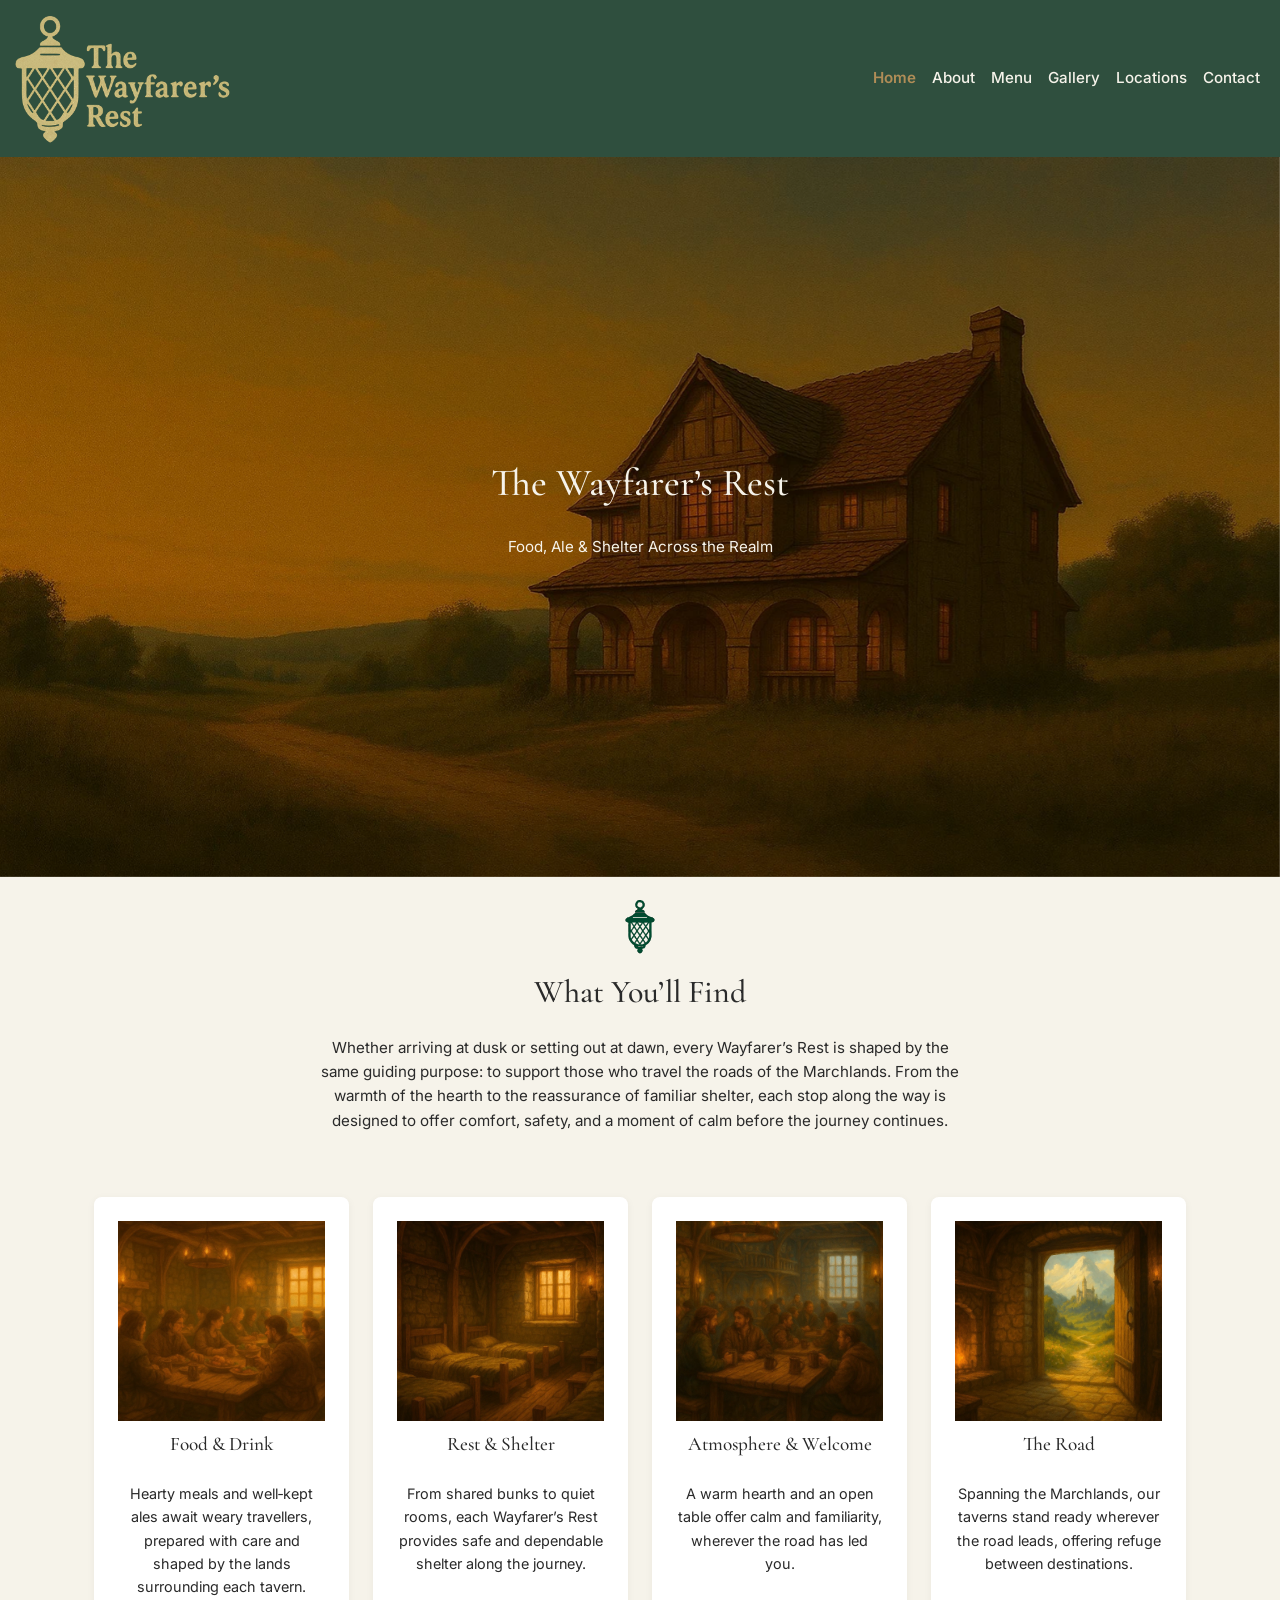
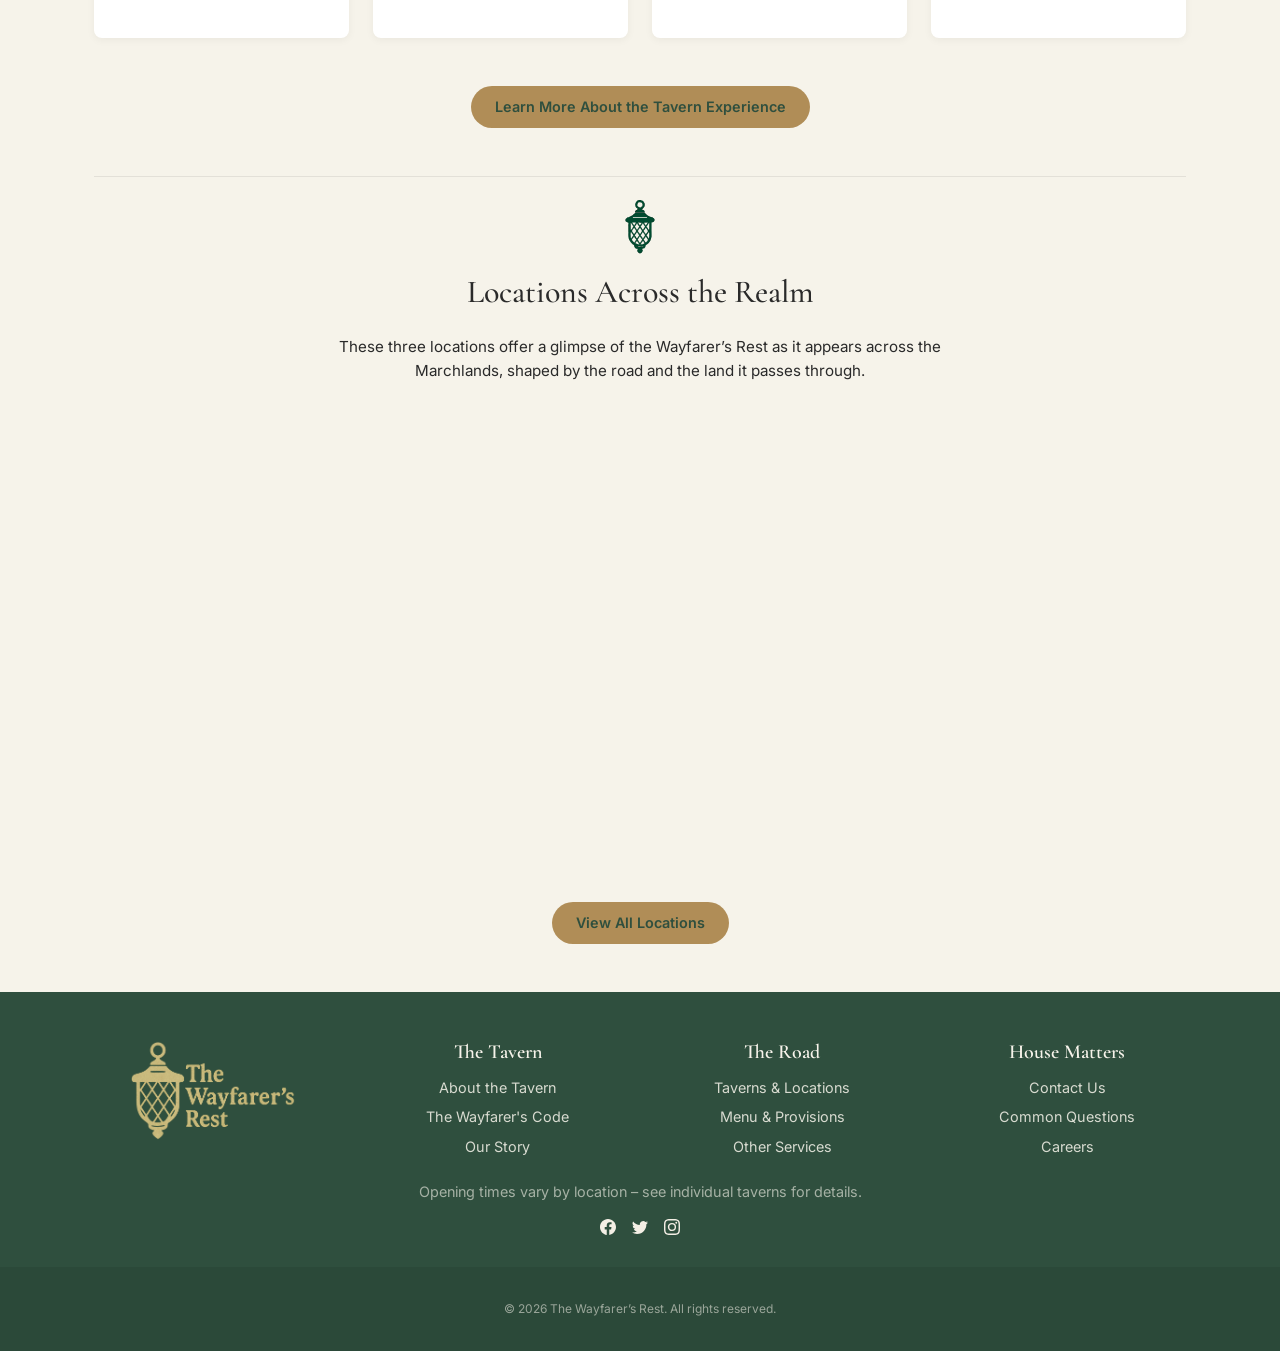
==== commit fb8f706d: "Image Files Changed To webP" ====
--- a/index.html
+++ b/index.html
@@ -31,8 +31,8 @@
                 <a class="navbar-brand" href="index.html">
                     <picture>
                         <!--Anything above 576px (mobile portrait) displays full logo-->
-                        <source media="(min-width: 576px)" srcset="assets/images/logo-wayfarers-rest-parchment.png">
-                        <img src="assets/images/icon-lantern-parchment.png" alt="The Wayfarer’s Rest logo">
+                        <source media="(min-width: 576px)" srcset="assets/images/webP/logo-wayfarers-rest-parchment.webp">
+                        <img src="assets/images/webP/icon-lantern-parchment.webp" alt="The Wayfarer’s Rest logo">
                     </picture>
                 </a>
                 <button class="navbar-toggler" type="button" data-bs-toggle="collapse"
@@ -43,7 +43,7 @@
                 <div class="collapse navbar-collapse" id="navbarSupportedContent">
                     <ul class="navbar-nav mb-2 mb-lg-0 ms-auto">
                         <li class="nav-item">
-                            <a class="nav-link active" aria-current="true" href="index.html">Home</a>
+                            <a class="nav-link active" aria-current="page" href="index.html">Home</a>
                         </li>
                         <li class="nav-item dropdown">
                             <a class="nav-link" href="about.html">About</a>
@@ -71,23 +71,23 @@
             <div id="homeCarousel" class="carousel slide" data-bs-ride="carousel" data-bs-interval="5000">
                 <div class="carousel-inner">
                     <div class="carousel-item active">
-                        <img src="assets/images/home-carousel-01.jpg" class="d-block w-100 hero-image"
+                        <img src="assets/images/webP/home-carousel-01.webp" class="d-block w-100 hero-image"
                             alt="A solitary timber-and-stone tavern standing beside a winding road at dusk, its windows glowing warmly against an open landscape under an amber evening sky">
                     </div>
                     <div class="carousel-item">
-                        <img src="assets/images/home-carousel-02-two.jpg" class="d-block w-100 hero-image"
+                        <img src="assets/images/webP/home-carousel-02.webp" class="d-block w-100 hero-image"
                             alt="A warmly lit stone tavern in a small town at dusk, with glowing windows, hanging lanterns, and neighboring buildings lining a narrow street under an evening sky" loading="lazy">
                     </div>
                     <div class="carousel-item">
                         <picture>
                             <!--Desktop displays standard logo while anything smaller has title stacked below icon-->
                             <source media="(min-width: 992px)" srcset="assets/images/home-carousel-20.png">
-                            <img src="assets/images/home-carousel-05.jpg" class="d-block w-100 hero-image"
+                            <img src="assets/images/webP/home-carousel-03.webp" class="d-block w-100 hero-image"
                                 alt="Stone seaside tavern built into coastal cliffs, with travellers seated beneath arched colonnades by candlelight as the moon hangs over the dark sea." loading="lazy">
                         </picture>
                     </div>
                     <div class="carousel-item">
-                        <img src="assets/images/home-carousel-04.jpg" class="d-block w-100 hero-image"
+                        <img src="assets/images/webP/home-carousel-04.webp" class="d-block w-100 hero-image"
                             alt="A warm stone tavern interior with vaulted arches and long wooden tables, where travellers sit together drinking by low lantern light in a softly lit hall" loading="lazy">
                     </div>
                 </div>
@@ -117,7 +117,7 @@
 
                             <div class="col-12 col-md-6 col-lg-3">
                                 <article class="feature-card text-center reveal">
-                                    <img src="assets/images/home-card-01.jpg" class="card-image"
+                                    <img src="assets/images/webP/home-card-01.webp" class="card-image"
                                         alt="A large wooden table inside a warm stone tavern, where travellers sit together sharing food and drink by firelight beneath timber beams and hanging lanterns" loading="lazy">
                                     <h3>Food &amp; Drink</h3>
                                     <p>Hearty meals and well‑kept ales await weary travellers, prepared with care and
@@ -127,7 +127,17 @@
 
                             <div class="col-12 col-md-6 col-lg-3">
                                 <article class="feature-card text-center reveal">
-                                    <img src="assets/images/home-card-02.jpg" class="card-image"
+                                    <img src="assets/images/webP/home-card-02.webp" class="card-image"
+                                        alt="A busy tavern interior with long wooden tables and benches, where travellers sit together with mugs under heavy timber beams and warm lantern light filling the room" loading="lazy">
+                                    <h3>Rest &amp; Shelter</h3>
+                                    <p>From shared bunks to quiet rooms, each Wayfarer’s Rest provides safe and
+                                        dependable shelter along the journey.</p>
+                                </article>
+                            </div>
+
+                            <div class="col-12 col-md-6 col-lg-3">
+                                <article class="feature-card text-center reveal">
+                                    <img src="assets/images/webP/home-card-03.webp" class="card-image"
                                         alt="A simple tavern sleeping room with rows of wooden bunk beds, folded blankets, and warm light shining through a stone-framed window inside a quiet interior" loading="lazy">
                                     <h3>Atmosphere &amp; Welcome</h3>
                                     <p>A warm hearth and an open table offer calm and familiarity, wherever the road has
@@ -137,20 +147,10 @@
 
                             <div class="col-12 col-md-6 col-lg-3">
                                 <article class="feature-card text-center reveal">
-                                    <img src="assets/images/home-card-03.jpg" class="card-image"
-                                        alt="A busy tavern interior with long wooden tables and benches, where travellers sit together with mugs under heavy timber beams and warm lantern light filling the room" loading="lazy">
-                                    <h3>Rest &amp; Shelter</h3>
-                                    <p>From shared bunks to quiet rooms, each Wayfarer’s Rest provides safe and
-                                        dependable shelter along the journey.</p>
-                                </article>
-                            </div>
-
-                            <div class="col-12 col-md-6 col-lg-3">
-                                <article class="feature-card text-center reveal">
-                                    <img src="assets/images/home-card-04.jpg" class="card-image"
+                                    <img src="assets/images/webP/home-card-04.webp" class="card-image"
                                         alt="An open tavern doorway framing a winding path leading through green hills toward a distant castle beneath a bright sky, with warm lantern light illuminating the stone interior" loading="lazy">
                                     <h3>The Road</h3>
-                                    <p>Spanning the Marchlands, our taverns stand ready wherever the road continues,
+                                    <p>Spanning the Marchlands, our taverns stand ready wherever the road leads,
                                         offering refuge between destinations.</p>
                                 </article>
                             </div>
@@ -199,7 +199,7 @@
 
                         <div class="carousel-item active">
                             <article class="location-card">
-                                <img src="assets/images/market-tavern-home.jpg" class="location-image"
+                                <img src="assets/images/webP/market-tavern-home.webp" class="location-image"
                                     alt="A bustling market tavern at dusk, with lanterns glowing, banners overhead, and groups of travellers gathered at wooden tables in a town square" loading="lazy">
                                 <h3>The Gilded Hearth</h3>
                                 <p>
@@ -211,7 +211,7 @@
 
                         <div class="carousel-item">
                             <article class="location-card">
-                                <img src="assets/images/coastal-tavern-home.jpg" class="location-image"
+                                <img src="assets/images/webP/coastal-tavern-home.webp" class="location-image"
                                     alt="A stone coastal tavern with arched doorway and terracotta roof standing directly beside calm blue sea, lanterns glowing outside as waves lap against the shore" loading="lazy">
                                 <h3>The Saltwind Rest</h3>
                                 <p>
@@ -224,7 +224,7 @@
 
                         <div class="carousel-item">
                             <article class="location-card">
-                                <img src="assets/images/edge-of-the-world-tavern-home.jpg" class="location-image"
+                                <img src="assets/images/webP/edge-of-the-world-tavern-home.webp" class="location-image"
                                     alt="A solitary stone tavern standing on high coastal cliffs above a stormy sea, warm lantern light shining from its windows against dark clouds and crashing waves" loading="lazy">
                                 <h3>The Last Light</h3>
                                 <p>
@@ -260,7 +260,7 @@
 
                         <div class="col-md-6 col-lg-4">
                             <article class="location-card reveal">
-                                <img src="assets/images/market-tavern-home.jpg" class="location-image"
+                                <img src="assets/images/webP/market-tavern-home.webp" class="location-image"
                                     alt="A bustling market tavern at dusk, with lanterns glowing, banners overhead, and groups of travellers gathered at wooden tables in a town square" loading="lazy">
                                 <h3>The Gilded Hearth</h3>
                                 <p>
@@ -272,7 +272,7 @@
 
                         <div class="col-md-6 col-lg-4">
                             <article class="location-card reveal">
-                                <img src="assets/images/coastal-tavern-home.jpg" class="location-image"
+                                <img src="assets/images/webP/coastal-tavern-home.webp" class="location-image"
                                     alt="A bright stone coastal tavern standing at the water’s edge, with open archways, hanging lanterns, and calm blue sea stretching beyond" loading="lazy">
                                 <h3>The Saltwind Rest</h3>
                                 <p>
@@ -287,7 +287,7 @@
                         <!-- Third card centred on tablet -->
                         <div class="col-md-6 col-lg-4">
                             <article class="location-card reveal">
-                                <img src="assets/images/edge-of-the-world-tavern-home.jpg" class="location-image"
+                                <img src="assets/images/webP/edge-of-the-world-tavern-home.webp" class="location-image"
                                     alt="A solitary stone tavern standing on high coastal cliffs above a stormy sea, warm lantern light glowing against dark skies and crashing waves" loading="lazy">
                                 <h3>The Last Light</h3>
                                 <p>
@@ -319,8 +319,8 @@
                         <a href="index.html">
                             <picture>
                                 <source media="(min-width: 992px)"
-                                    srcset="assets/images/logo-wayfarers-rest-parchment.png">
-                                <img src="assets/images/logo-wayfarers-rest-footer-stacked.png"
+                                    srcset="assets/images/webP/logo-wayfarers-rest-parchment.webp">
+                                <img src="assets/images/webP/logo-wayfarers-rest-footer-stacked.webp"
                                     alt="The Wayfarer’s Rest logo" loading="lazy">
                             </picture>
                         </a>
@@ -333,7 +333,7 @@
                             <div class="col-12 col-md-4 col-lg-4">
                                 <h2 class="h5">The Tavern</h2>
                                 <ul>
-                                    <li><a href="index.html">About the Tavern</a></li>
+                                    <li><a href="index.html" aria-current="page">About the Tavern</a></li>
                                     <li><a href="faq.html">The Wayfarer's Code</a></li>
                                     <li><a href="about.html">Our Story</a></li>
                                 </ul>
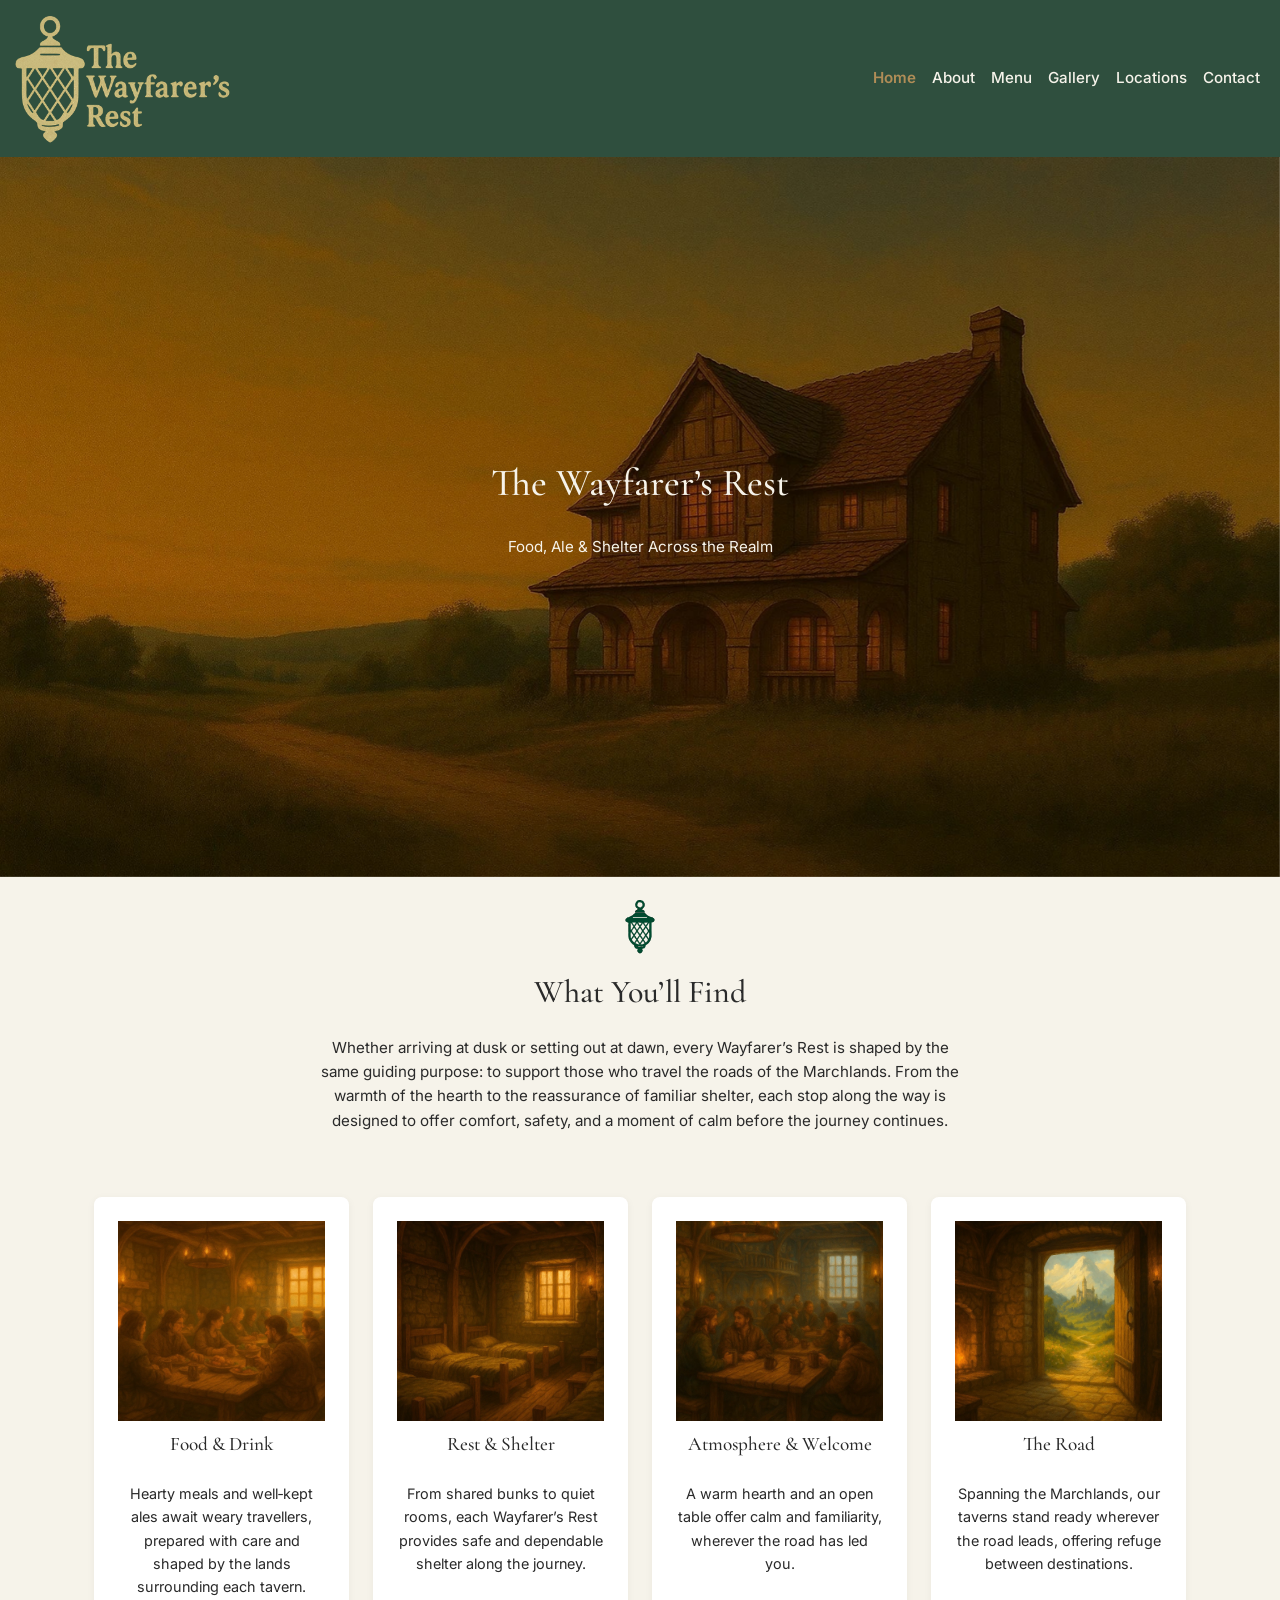
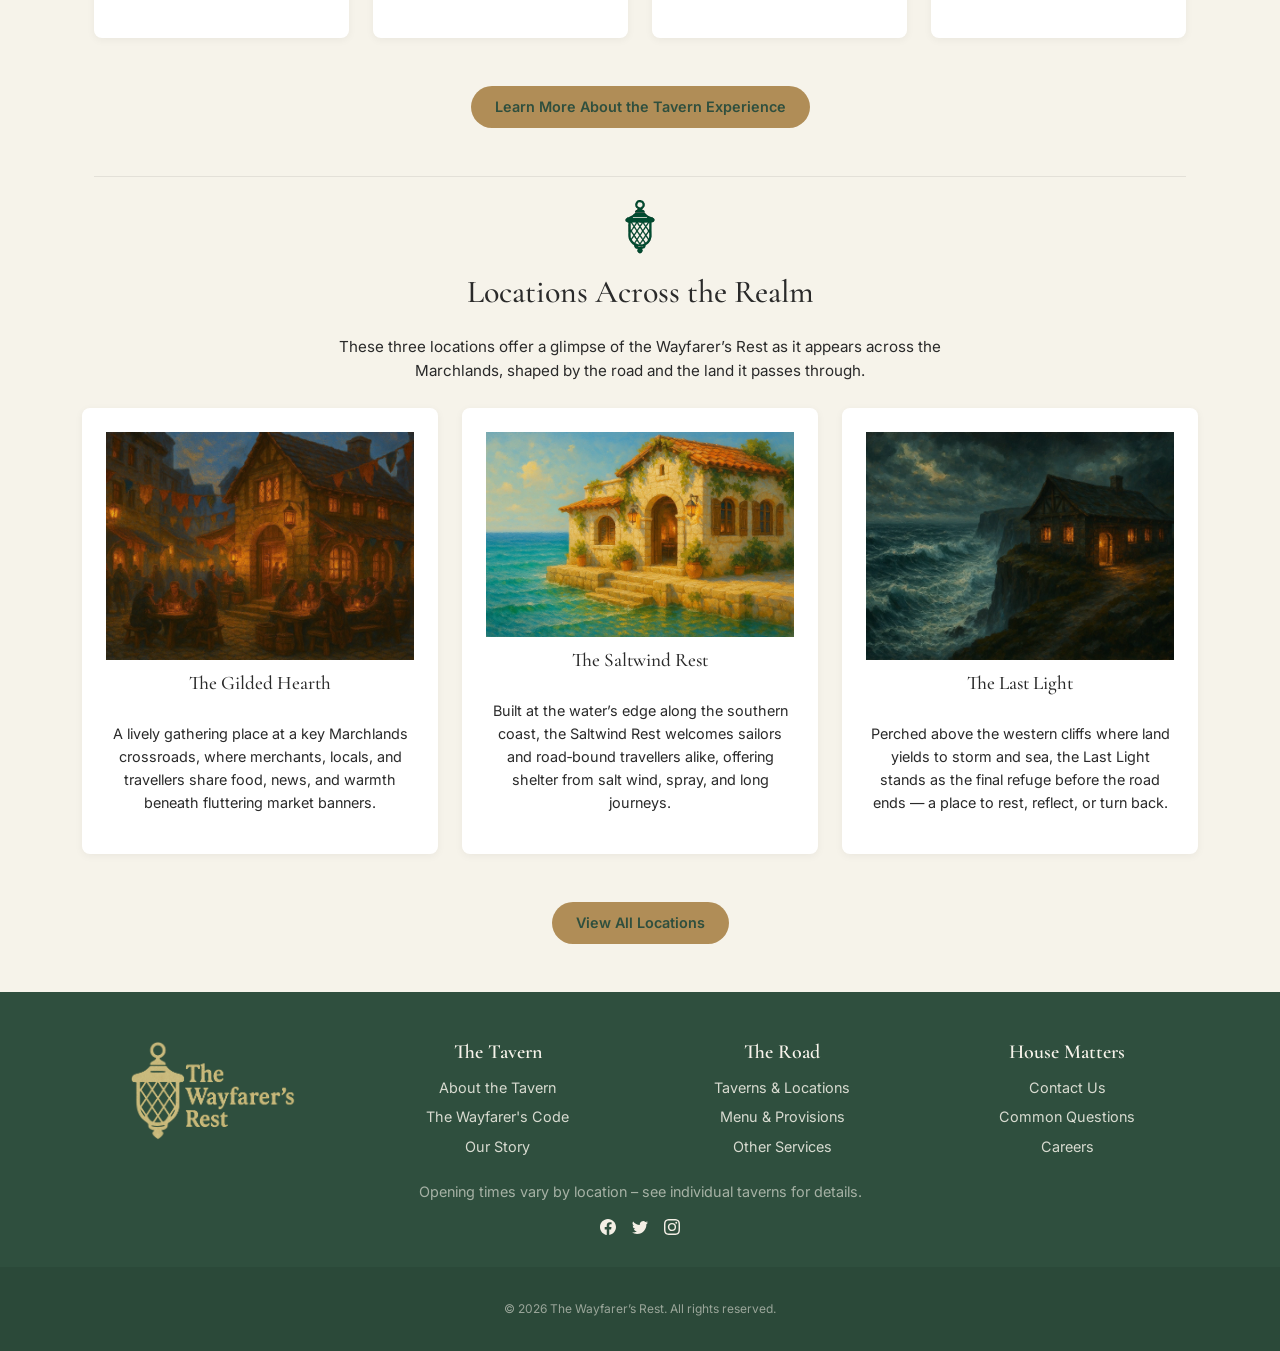
==== commit bf89e7f3: "Hero Images Changed Back To JPG As webP Worsened Load Times Despite Improving Lighthouse Performance" ====
--- a/index.html
+++ b/index.html
@@ -71,23 +71,23 @@
             <div id="homeCarousel" class="carousel slide" data-bs-ride="carousel" data-bs-interval="5000">
                 <div class="carousel-inner">
                     <div class="carousel-item active">
-                        <img src="assets/images/webP/home-carousel-01.webp" class="d-block w-100 hero-image"
+                        <img src="assets/images/jpg/home-carousel-01.jpg" class="d-block w-100 hero-image"
                             alt="A solitary timber-and-stone tavern standing beside a winding road at dusk, its windows glowing warmly against an open landscape under an amber evening sky">
                     </div>
                     <div class="carousel-item">
-                        <img src="assets/images/webP/home-carousel-02.webp" class="d-block w-100 hero-image"
+                        <img src="assets/images/jpg/home-carousel-02.jpg" class="d-block w-100 hero-image"
                             alt="A warmly lit stone tavern in a small town at dusk, with glowing windows, hanging lanterns, and neighboring buildings lining a narrow street under an evening sky" loading="lazy">
                     </div>
                     <div class="carousel-item">
                         <picture>
                             <!--Desktop displays standard logo while anything smaller has title stacked below icon-->
-                            <source media="(min-width: 992px)" srcset="assets/images/home-carousel-20.png">
-                            <img src="assets/images/webP/home-carousel-03.webp" class="d-block w-100 hero-image"
+                            <source media="(min-width: 992px)" srcset="assets/images/jpg/home-carousel-03-desktop.jpg">
+                            <img src="assets/images/jpg/home-carousel-03.jpg" class="d-block w-100 hero-image"
                                 alt="Stone seaside tavern built into coastal cliffs, with travellers seated beneath arched colonnades by candlelight as the moon hangs over the dark sea." loading="lazy">
                         </picture>
                     </div>
                     <div class="carousel-item">
-                        <img src="assets/images/webP/home-carousel-04.webp" class="d-block w-100 hero-image"
+                        <img src="assets/images/jpg/home-carousel-04.jpg" class="d-block w-100 hero-image"
                             alt="A warm stone tavern interior with vaulted arches and long wooden tables, where travellers sit together drinking by low lantern light in a softly lit hall" loading="lazy">
                     </div>
                 </div>
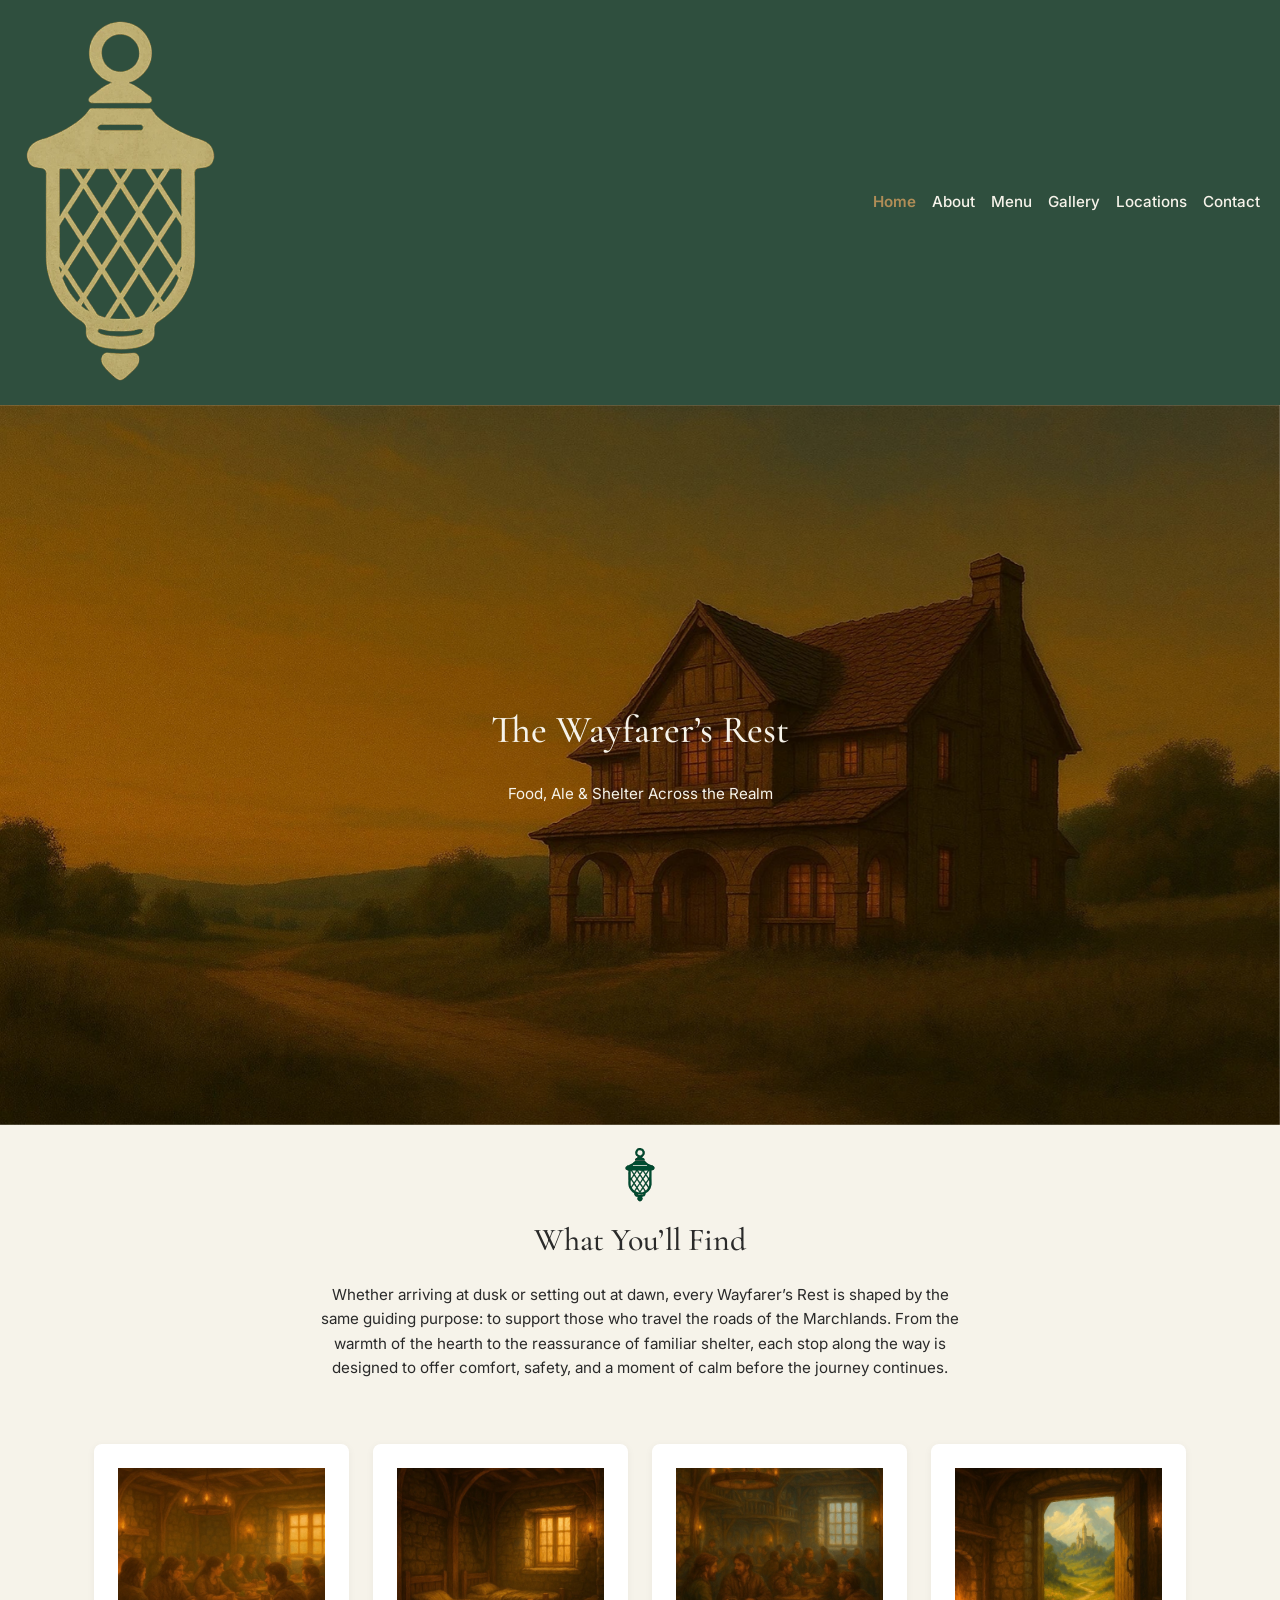
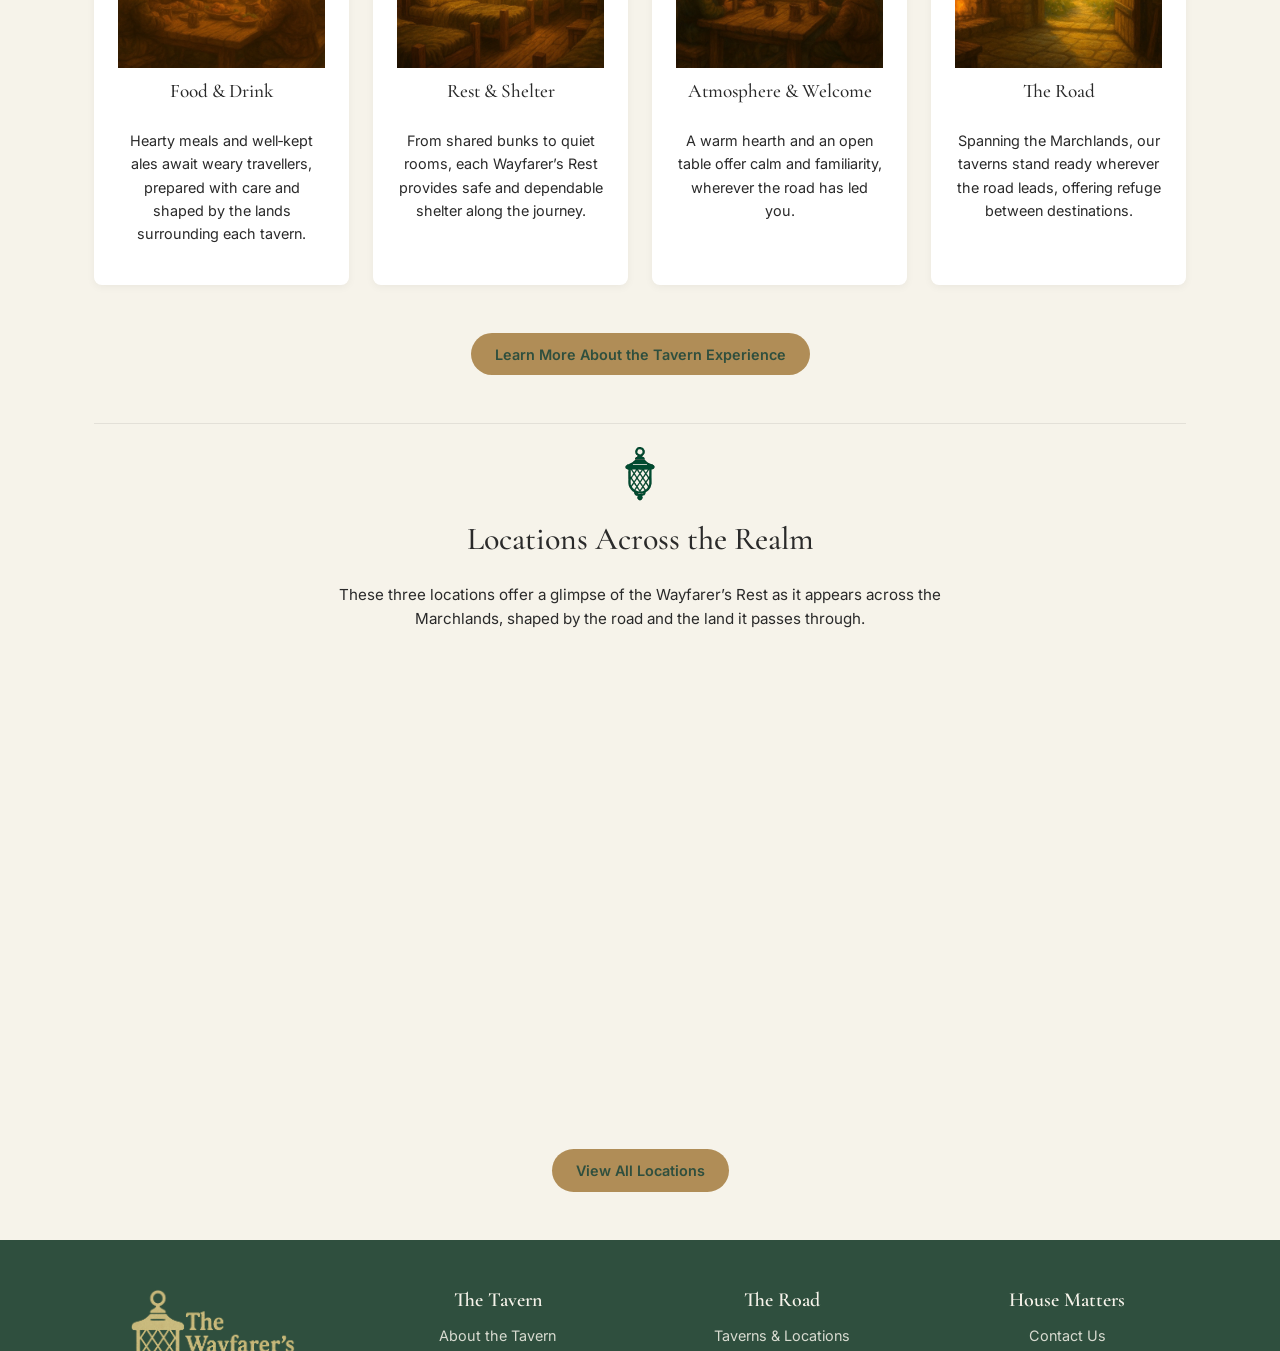
==== commit cddfbdc1: "Testing Document Updated To Include All Relevant Screenshots For Validation" ====
--- a/index.html
+++ b/index.html
@@ -2,24 +2,22 @@
 <html lang="en">
 
 <head>
-  <meta charset="UTF-8">
-  <meta name="viewport" content="width=device-width, initial-scale=1.0">
-
-  <title>The Wayfarer’s Rest | Food, Ale & Shelter Across the Realm</title>
-
-  <meta name="description" content="The Wayfarer’s Rest is a fictional medieval tavern offering food, ale, shelter and safety to travellers across the Marchlands.">
-  <meta name="keywords" content="Wayfarer’s Rest, fantasy tavern, medieval tavern, fantasy inn, travelling inn, fantasy worldbuilding, roleplay tavern, medieval food and drink, fictional business website, HTML CSS project">
-
-  <!-- Bootstrap CSS -->
-  <link
-    href="https://cdn.jsdelivr.net/npm/bootstrap@5.3.8/dist/css/bootstrap.min.css"
-    rel="stylesheet"
-    integrity="sha384-sRIl4kxILFvY47J16cr9ZwB07vP4J8+LH7qKQnuqkuIAvNWLzeN8tE5YBujZqJLB"
-    crossorigin="anonymous"
-  >
-
-  <!-- Custom CSS -->
-  <link rel="stylesheet" href="assets/css/style.css">
+    <meta charset="UTF-8">
+    <meta name="viewport" content="width=device-width, initial-scale=1.0">
+
+    <title>The Wayfarer’s Rest | Food, Ale & Shelter Across the Realm</title>
+
+    <meta name="description"
+        content="The Wayfarer’s Rest is a fictional medieval tavern offering food, ale, shelter and safety to travellers across the Marchlands.">
+    <meta name="keywords"
+        content="Wayfarer’s Rest, fantasy tavern, medieval tavern, fantasy inn, travelling inn, fantasy worldbuilding, roleplay tavern, medieval food and drink, fictional business website, HTML CSS project">
+
+    <!-- Bootstrap CSS -->
+    <link href="https://cdn.jsdelivr.net/npm/bootstrap@5.3.8/dist/css/bootstrap.min.css" rel="stylesheet"
+        integrity="sha384-sRIl4kxILFvY47J16cr9ZwB07vP4J8+LH7qKQnuqkuIAvNWLzeN8tE5YBujZqJLB" crossorigin="anonymous">
+
+    <!-- Custom CSS -->
+    <link rel="stylesheet" href="assets/css/style.css">
 </head>
 
 <!--Classes on body set to create a flex column layout that expands to fill the viewport height by pushing the footer to the bottom-->
@@ -31,7 +29,8 @@
                 <a class="navbar-brand" href="index.html">
                     <picture>
                         <!--Anything above 576px (mobile portrait) displays full logo-->
-                        <source media="(min-width: 576px)" srcset="assets/images/webP/logo-wayfarers-rest-parchment.webp">
+                        <source media="(min-width: 576px)"
+                            srcset="assets/images/webP/logo-wayfarers-rest-parchment.webp">
                         <img src="assets/images/webP/icon-lantern-parchment.webp" alt="The Wayfarer’s Rest logo">
                     </picture>
                 </a>
@@ -76,19 +75,19 @@
                     </div>
                     <div class="carousel-item">
                         <img src="assets/images/jpg/home-carousel-02.jpg" class="d-block w-100 hero-image"
-                            alt="A warmly lit stone tavern in a small town at dusk, with glowing windows, hanging lanterns, and neighboring buildings lining a narrow street under an evening sky" loading="lazy">
+                            alt="A warmly lit stone tavern in a small town at dusk, with glowing windows, hanging lanterns, and neighboring buildings lining a narrow street under an evening sky">
                     </div>
                     <div class="carousel-item">
                         <picture>
                             <!--Desktop displays standard logo while anything smaller has title stacked below icon-->
                             <source media="(min-width: 992px)" srcset="assets/images/jpg/home-carousel-03-desktop.jpg">
                             <img src="assets/images/jpg/home-carousel-03.jpg" class="d-block w-100 hero-image"
-                                alt="Stone seaside tavern built into coastal cliffs, with travellers seated beneath arched colonnades by candlelight as the moon hangs over the dark sea." loading="lazy">
+                                alt="Stone seaside tavern built into coastal cliffs, with travellers seated beneath arched colonnades by candlelight as the moon hangs over the dark sea.">
                         </picture>
                     </div>
                     <div class="carousel-item">
                         <img src="assets/images/jpg/home-carousel-04.jpg" class="d-block w-100 hero-image"
-                            alt="A warm stone tavern interior with vaulted arches and long wooden tables, where travellers sit together drinking by low lantern light in a softly lit hall" loading="lazy">
+                            alt="A warm stone tavern interior with vaulted arches and long wooden tables, where travellers sit together drinking by low lantern light in a softly lit hall">
                     </div>
                 </div>
 
@@ -100,7 +99,7 @@
             </div>
         </section>
         <section class="home-intro text-center pt-2">
-            <div class="section-icon--large d-flex justify-content-center" aria-hidden="true" >
+            <div class="section-icon--large d-flex justify-content-center" aria-hidden="true">
                 <img src="assets/images/icons/icon-lantern-green.svg" alt="" loading="lazy">
             </div>
             <div class="container">
@@ -112,13 +111,14 @@
                     and a moment of calm before the journey continues.
                 </p>
                 <section class="home-features">
+                    <h2 class="visually-hidden">Features</h2>
                     <div class="container">
                         <div class="row g-4">
 
                             <div class="col-12 col-md-6 col-lg-3">
                                 <article class="feature-card text-center reveal">
                                     <img src="assets/images/webP/home-card-01.webp" class="card-image"
-                                        alt="A large wooden table inside a warm stone tavern, where travellers sit together sharing food and drink by firelight beneath timber beams and hanging lanterns" loading="lazy">
+                                        alt="A large wooden table inside a warm stone tavern, where travellers sit together sharing food and drink by firelight beneath timber beams and hanging lanterns">
                                     <h3>Food &amp; Drink</h3>
                                     <p>Hearty meals and well‑kept ales await weary travellers, prepared with care and
                                         shaped by the lands surrounding each tavern.</p>
@@ -128,7 +128,7 @@
                             <div class="col-12 col-md-6 col-lg-3">
                                 <article class="feature-card text-center reveal">
                                     <img src="assets/images/webP/home-card-02.webp" class="card-image"
-                                        alt="A busy tavern interior with long wooden tables and benches, where travellers sit together with mugs under heavy timber beams and warm lantern light filling the room" loading="lazy">
+                                        alt="A busy tavern interior with long wooden tables and benches, where travellers sit together with mugs under heavy timber beams and warm lantern light filling the room">
                                     <h3>Rest &amp; Shelter</h3>
                                     <p>From shared bunks to quiet rooms, each Wayfarer’s Rest provides safe and
                                         dependable shelter along the journey.</p>
@@ -138,7 +138,7 @@
                             <div class="col-12 col-md-6 col-lg-3">
                                 <article class="feature-card text-center reveal">
                                     <img src="assets/images/webP/home-card-03.webp" class="card-image"
-                                        alt="A simple tavern sleeping room with rows of wooden bunk beds, folded blankets, and warm light shining through a stone-framed window inside a quiet interior" loading="lazy">
+                                        alt="A simple tavern sleeping room with rows of wooden bunk beds, folded blankets, and warm light shining through a stone-framed window inside a quiet interior">
                                     <h3>Atmosphere &amp; Welcome</h3>
                                     <p>A warm hearth and an open table offer calm and familiarity, wherever the road has
                                         led you.</p>
@@ -148,7 +148,7 @@
                             <div class="col-12 col-md-6 col-lg-3">
                                 <article class="feature-card text-center reveal">
                                     <img src="assets/images/webP/home-card-04.webp" class="card-image"
-                                        alt="An open tavern doorway framing a winding path leading through green hills toward a distant castle beneath a bright sky, with warm lantern light illuminating the stone interior" loading="lazy">
+                                        alt="An open tavern doorway framing a winding path leading through green hills toward a distant castle beneath a bright sky, with warm lantern light illuminating the stone interior">
                                     <h3>The Road</h3>
                                     <p>Spanning the Marchlands, our taverns stand ready wherever the road leads,
                                         offering refuge between destinations.</p>
@@ -200,7 +200,7 @@
                         <div class="carousel-item active">
                             <article class="location-card">
                                 <img src="assets/images/webP/market-tavern-home.webp" class="location-image"
-                                    alt="A bustling market tavern at dusk, with lanterns glowing, banners overhead, and groups of travellers gathered at wooden tables in a town square" loading="lazy">
+                                    alt="A bustling market tavern at dusk, with lanterns glowing, banners overhead, and groups of travellers gathered at wooden tables in a town square">
                                 <h3>The Gilded Hearth</h3>
                                 <p>
                                     A lively gathering place at a key Marchlands crossroads, where merchants, locals,
@@ -212,7 +212,7 @@
                         <div class="carousel-item">
                             <article class="location-card">
                                 <img src="assets/images/webP/coastal-tavern-home.webp" class="location-image"
-                                    alt="A stone coastal tavern with arched doorway and terracotta roof standing directly beside calm blue sea, lanterns glowing outside as waves lap against the shore" loading="lazy">
+                                    alt="A stone coastal tavern with arched doorway and terracotta roof standing directly beside calm blue sea, lanterns glowing outside as waves lap against the shore">
                                 <h3>The Saltwind Rest</h3>
                                 <p>
                                     Built at the water’s edge along the southern coast, the Saltwind Rest welcomes
@@ -225,7 +225,7 @@
                         <div class="carousel-item">
                             <article class="location-card">
                                 <img src="assets/images/webP/edge-of-the-world-tavern-home.webp" class="location-image"
-                                    alt="A solitary stone tavern standing on high coastal cliffs above a stormy sea, warm lantern light shining from its windows against dark clouds and crashing waves" loading="lazy">
+                                    alt="A solitary stone tavern standing on high coastal cliffs above a stormy sea, warm lantern light shining from its windows against dark clouds and crashing waves">
                                 <h3>The Last Light</h3>
                                 <p>
                                     Perched above the western cliffs where land yields to storm and sea, the Last Light
@@ -261,7 +261,7 @@
                         <div class="col-md-6 col-lg-4">
                             <article class="location-card reveal">
                                 <img src="assets/images/webP/market-tavern-home.webp" class="location-image"
-                                    alt="A bustling market tavern at dusk, with lanterns glowing, banners overhead, and groups of travellers gathered at wooden tables in a town square" loading="lazy">
+                                    alt="A bustling market tavern at dusk, with lanterns glowing, banners overhead, and groups of travellers gathered at wooden tables in a town square">
                                 <h3>The Gilded Hearth</h3>
                                 <p>
                                     A lively gathering place at a key Marchlands crossroads, where merchants, locals,
@@ -273,7 +273,7 @@
                         <div class="col-md-6 col-lg-4">
                             <article class="location-card reveal">
                                 <img src="assets/images/webP/coastal-tavern-home.webp" class="location-image"
-                                    alt="A bright stone coastal tavern standing at the water’s edge, with open archways, hanging lanterns, and calm blue sea stretching beyond" loading="lazy">
+                                    alt="A bright stone coastal tavern standing at the water’s edge, with open archways, hanging lanterns, and calm blue sea stretching beyond">
                                 <h3>The Saltwind Rest</h3>
                                 <p>
                                     Built at the water’s edge along the southern coast, the Saltwind Rest welcomes
@@ -288,7 +288,7 @@
                         <div class="col-md-6 col-lg-4">
                             <article class="location-card reveal">
                                 <img src="assets/images/webP/edge-of-the-world-tavern-home.webp" class="location-image"
-                                    alt="A solitary stone tavern standing on high coastal cliffs above a stormy sea, warm lantern light glowing against dark skies and crashing waves" loading="lazy">
+                                    alt="A solitary stone tavern standing on high coastal cliffs above a stormy sea, warm lantern light glowing against dark skies and crashing waves">
                                 <h3>The Last Light</h3>
                                 <p>
                                     Perched above the western cliffs where land yields to storm and sea, the Last Light
@@ -310,83 +310,83 @@
     </main>
     <!--Class to push footer to the bottom of the viewport-->
     <footer class="site-footer mt-5">
-            <div class="container text-center">
-
-                <div class="row align-items-start">
-
-                    <!-- LOGO -->
-                    <div class="footer-logo col-12 col-lg-3 mb-4 mb-lg-0">
-                        <a href="index.html">
-                            <picture>
-                                <source media="(min-width: 992px)"
-                                    srcset="assets/images/webP/logo-wayfarers-rest-parchment.webp">
-                                <img src="assets/images/webP/logo-wayfarers-rest-footer-stacked.webp"
-                                    alt="The Wayfarer’s Rest logo" loading="lazy">
-                            </picture>
-                        </a>
-                    </div>
-
-                    <!-- LINKS -->
-                    <div class="col-12 col-lg-9">
-                        <div class="row justify-content-center">
-
-                            <div class="col-12 col-md-4 col-lg-4">
-                                <h2 class="h5">The Tavern</h2>
-                                <ul>
-                                    <li><a href="index.html" aria-current="page">About the Tavern</a></li>
-                                    <li><a href="faq.html">The Wayfarer's Code</a></li>
-                                    <li><a href="about.html">Our Story</a></li>
-                                </ul>
-                            </div>
-
-                            <div class="col-12 col-md-4 col-lg-4">
-                                <h2 class="h5">The Road</h2>
-                                <ul>
-                                    <li><a href="locations.html">Taverns & Locations</a></li>
-                                    <li><a href="menu.html">Menu & Provisions</a></li>
-                                    <li><a href="about.html#other-services">Other Services</a></li>
-                                </ul>
-                            </div>
-
-                            <div class="col-12 col-md-4 col-lg-4">
-                                <h2 class="h5">House Matters</h2>
-                                <ul>
-                                    <li><a href="contact.html">Contact Us</a></li>
-                                    <li><a href="faq.html#common-questions">Common Questions</a></li>
-                                    <li><a href="under-construction.html">Careers</a></li>
-                                </ul>
-                            </div>
-
-                        </div>
-                    </div>
-                </div>
-
-                <p class="footer-hours">
-                    Opening times vary by location –
-                    <a href="locations.html">see individual taverns for details</a>.
-                </p>
-
-                <div class="footer-social d-flex justify-content-center gap-3">
-                    <a href="https://www.facebook.com" target="_blank" rel="noopener noreferrer"
-                        aria-label="Open Facebook in A New Tab">
-                        <img src="assets/images/icons/facebook.svg" alt="Facebook icon" loading="lazy">
+        <div class="container text-center">
+
+            <div class="row align-items-start">
+
+                <!-- LOGO -->
+                <div class="footer-logo col-12 col-lg-3 mb-4 mb-lg-0">
+                    <a href="index.html">
+                        <picture>
+                            <source media="(min-width: 992px)"
+                                srcset="assets/images/webP/logo-wayfarers-rest-parchment.webp">
+                            <img src="assets/images/webP/logo-wayfarers-rest-footer-stacked.webp"
+                                alt="The Wayfarer’s Rest logo">
+                        </picture>
                     </a>
-                    <a href="https://twitter.com" target="_blank" rel="noopener noreferrer"
-                        aria-label="Open Twitter/X in A New Tab">
-                        <img src="assets/images/icons/twitter-x.svg" alt="Twitter/X icon" loading="lazy">
-                    </a>
-                    <a href="https://www.instagram.com" target="_blank" rel="noopener noreferrer"
-                        aria-label="Open Instagram in A New Tab">
-                        <img src="assets/images/icons/instagram.svg" alt="Instagram icon" loading="lazy">
-                    </a>
-                </div>
-
-            </div>
-
-            <div class="footer-copy">
-                © 2026 The Wayfarer’s Rest. All rights reserved.
-            </div>
-        </footer>
+                </div>
+
+                <!-- LINKS -->
+                <div class="col-12 col-lg-9">
+                    <div class="row justify-content-center">
+
+                        <div class="col-12 col-md-4 col-lg-4">
+                            <h2 class="h5">The Tavern</h2>
+                            <ul>
+                                <li><a href="index.html" aria-current="page">About the Tavern</a></li>
+                                <li><a href="faq.html">The Wayfarer's Code</a></li>
+                                <li><a href="about.html">Our Story</a></li>
+                            </ul>
+                        </div>
+
+                        <div class="col-12 col-md-4 col-lg-4">
+                            <h2 class="h5">The Road</h2>
+                            <ul>
+                                <li><a href="locations.html">Taverns & Locations</a></li>
+                                <li><a href="menu.html">Menu & Provisions</a></li>
+                                <li><a href="about.html#other-services">Other Services</a></li>
+                            </ul>
+                        </div>
+
+                        <div class="col-12 col-md-4 col-lg-4">
+                            <h2 class="h5">House Matters</h2>
+                            <ul>
+                                <li><a href="contact.html">Contact Us</a></li>
+                                <li><a href="faq.html#common-questions">Common Questions</a></li>
+                                <li><a href="under-construction.html">Careers</a></li>
+                            </ul>
+                        </div>
+
+                    </div>
+                </div>
+            </div>
+
+            <p class="footer-hours">
+                Opening times vary by location –
+                <a href="locations.html">see individual taverns for details</a>.
+            </p>
+
+            <div class="footer-social d-flex justify-content-center gap-3">
+                <a href="https://www.facebook.com" target="_blank" rel="noopener noreferrer"
+                    aria-label="Open Facebook in A New Tab">
+                    <img src="assets/images/icons/facebook.svg" alt="Facebook icon" loading="lazy">
+                </a>
+                <a href="https://twitter.com" target="_blank" rel="noopener noreferrer"
+                    aria-label="Open Twitter/X in A New Tab">
+                    <img src="assets/images/icons/twitter-x.svg" alt="Twitter/X icon" loading="lazy">
+                </a>
+                <a href="https://www.instagram.com" target="_blank" rel="noopener noreferrer"
+                    aria-label="Open Instagram in A New Tab">
+                    <img src="assets/images/icons/instagram.svg" alt="Instagram icon" loading="lazy">
+                </a>
+            </div>
+
+        </div>
+
+        <div class="footer-copy">
+            © 2026 The Wayfarer’s Rest. All rights reserved.
+        </div>
+    </footer>
     <!--Bootstrap 5 JS-->
     <script src="https://cdn.jsdelivr.net/npm/bootstrap@5.3.8/dist/js/bootstrap.bundle.min.js"
         integrity="sha384-FKyoEForCGlyvwx9Hj09JcYn3nv7wiPVlz7YYwJrWVcXK/BmnVDxM+D2scQbITxI" crossorigin="anonymous">
--- a/assets/css/style.css
+++ b/assets/css/style.css
@@ -1957,3 +1957,20 @@
 textarea.form-control {
   resize: none;
 }
+
+.visually-hidden {
+  position: absolute;
+  width: 1px;
+  height: 1px;
+  padding: 0;
+  margin: -1px;
+  overflow: hidden;
+  clip: rect(0, 0, 0, 0);
+  white-space: nowrap;
+  border: 0;
+}
+
+.map-instruction {
+  font-size: 0.9rem;
+  color: var(--text-secondary);
+}
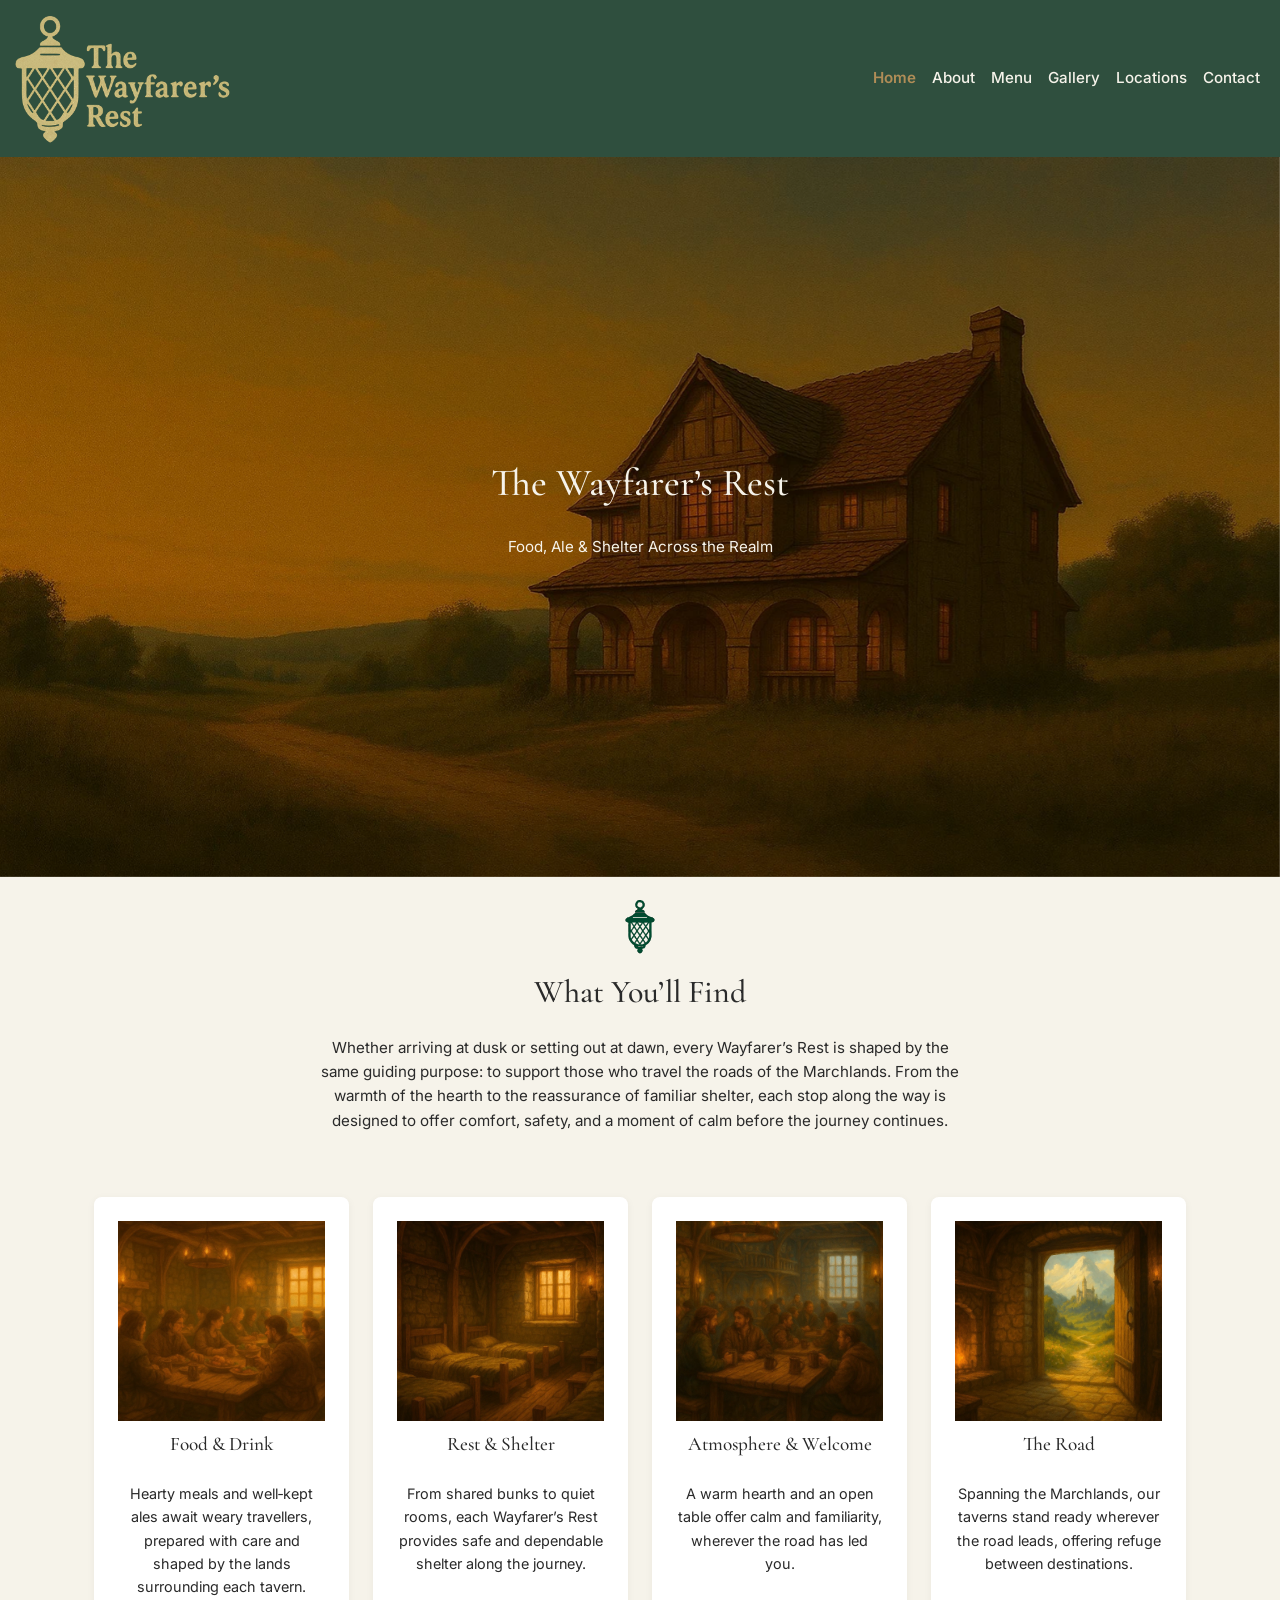
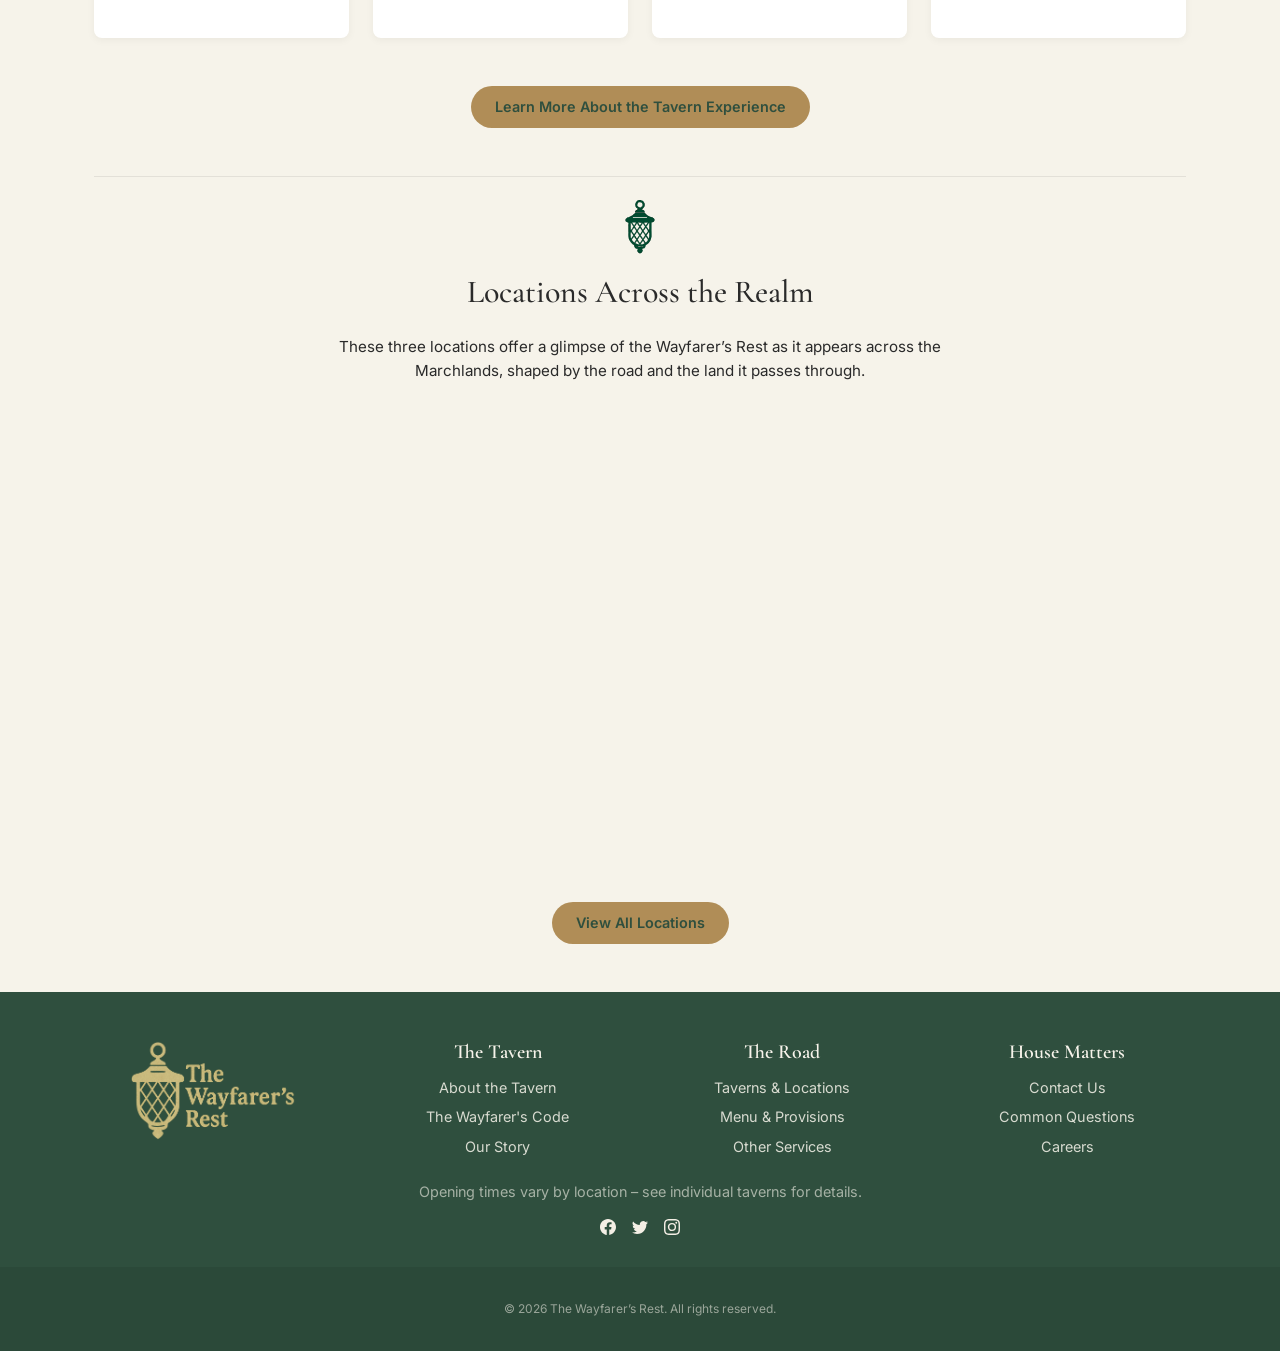
==== commit 9a663e89: "Home Carousel First Image Back To WebP" ====
--- a/index.html
+++ b/index.html
@@ -70,7 +70,7 @@
             <div id="homeCarousel" class="carousel slide" data-bs-ride="carousel" data-bs-interval="5000">
                 <div class="carousel-inner">
                     <div class="carousel-item active">
-                        <img src="assets/images/jpg/home-carousel-01.jpg" class="d-block w-100 hero-image"
+                        <img src="assets/images/webP/home-carousel-01.webp" class="d-block w-100 hero-image"
                             alt="A solitary timber-and-stone tavern standing beside a winding road at dusk, its windows glowing warmly against an open landscape under an amber evening sky">
                     </div>
                     <div class="carousel-item">
--- a/assets/css/style.css
+++ b/assets/css/style.css
@@ -124,11 +124,16 @@
    ========================= */
 
 body {
-    font-family: var(--font-body);              /* Default font for body content */
-    font-weight: var(--font-weight-regular);    /* Normal weight for readability */
-    line-height: 1.6;                           /* Comfortable reading rhythm */
-    color: var(--text-primary);                 /* High-contrast body text */
-    background-color: var(--bg-page);           /* Parchment-style background */
+    font-family: var(--font-body);
+    /* Default font for body content */
+    font-weight: var(--font-weight-regular);
+    /* Normal weight for readability */
+    line-height: 1.6;
+    /* Comfortable reading rhythm */
+    color: var(--text-primary);
+    /* High-contrast body text */
+    background-color: var(--bg-page);
+    /* Parchment-style background */
 }
 
 /* =========================
@@ -138,10 +143,14 @@
 h1,
 h2,
 h3 {
-    font-family: var(--font-heading);            /* Use serif font for hierarchy */
-    line-height: 1.2;                            /* Tighter than body text */
-    margin-bottom: 0.75em;                       /* Consistent spacing below */
-    color: var(--text-primary);                  /* Ensure readability */
+    font-family: var(--font-heading);
+    /* Use serif font for hierarchy */
+    line-height: 1.2;
+    /* Tighter than body text */
+    margin-bottom: 0.75em;
+    /* Consistent spacing below */
+    color: var(--text-primary);
+    /* Ensure readability */
 }
 
 h1 {
@@ -160,10 +169,14 @@
 }
 
 p {
-    max-width: 65ch;                             /* Optimal line length */
-    margin-inline: auto;                        /* Centre text blocks */
-    margin-bottom: 1rem;                        /* Paragraph separation */
-    font-size: 0.95rem;                         /* Slightly condensed text */
+    max-width: 65ch;
+    /* Optimal line length */
+    margin-inline: auto;
+    /* Centre text blocks */
+    margin-bottom: 1rem;
+    /* Paragraph separation */
+    font-size: 0.95rem;
+    /* Slightly condensed text */
 }
 
 /* =========================
@@ -187,25 +200,32 @@
    ========================= */
 
 img {
-    display: block;                              /* Remove inline image gaps */
-    width: 100%;                                 /* Responsive scaling */
-    height: 100%;                                /* Fill container when constrained */
-    object-fit: cover;                           /* Prevent image distortion */
+    display: block;
+    /* Remove inline image gaps */
+    width: 100%;
+    /* Responsive scaling */
+    height: 100%;
+    /* Fill container when constrained */
+    object-fit: cover;
+    /* Prevent image distortion */
 }
 
 /* Aspect‑ratio helpers */
 /* These ensure consistent cropping across layouts */
 
 .hero-image {
-    aspect-ratio: 16 / 9;                        /* Landscape hero imagery */
+    aspect-ratio: 16 / 9;
+    /* Landscape hero imagery */
 }
 
 .card-image {
-    aspect-ratio: 1 / 1;                         /* Square cards (features, gallery) */
+    aspect-ratio: 1 / 1;
+    /* Square cards (features, gallery) */
 }
 
 .location-image {
-    aspect-ratio: 4 / 5;                         /* Portrait orientation for locations */
+    aspect-ratio: 4 / 5;
+    /* Portrait orientation for locations */
 }
 
 /* =========================
@@ -215,25 +235,36 @@
 .card,
 .feature-card,
 .location-card {
-    background-color: #fff;                      /* Contrast against parchment */
-    border-radius: var(--radius-md);             /* Soften card edges */
-    padding: 1.5rem;                             /* Internal spacing */
-    height: 100%;                                /* Equal-height cards in grids */
-    display: flex;                               /* Flexbox for vertical control */
-    flex-direction: column;                      /* Stack content top-to-bottom */
-    gap: 0.75rem;                                /* Space between elements */
-    box-shadow: 0 2px 8px rgba(0, 0, 0, 0.05);    /* Subtle elevation */
+    background-color: #fff;
+    /* Contrast against parchment */
+    border-radius: var(--radius-md);
+    /* Soften card edges */
+    padding: 1.5rem;
+    /* Internal spacing */
+    height: 100%;
+    /* Equal-height cards in grids */
+    display: flex;
+    /* Flexbox for vertical control */
+    flex-direction: column;
+    /* Stack content top-to-bottom */
+    gap: 0.75rem;
+    /* Space between elements */
+    box-shadow: 0 2px 8px rgba(0, 0, 0, 0.05);
+    /* Subtle elevation */
 }
 
 .card p,
 .feature-card p,
 .location-card p {
-    font-size: 0.9rem;                           /* Slightly smaller supporting text */
-    flex-grow: 1;                                /* Push CTAs or metadata to bottom */
+    font-size: 0.9rem;
+    /* Slightly smaller supporting text */
+    flex-grow: 1;
+    /* Push CTAs or metadata to bottom */
 }
 
 .location-card img {
-    aspect-ratio: 3 / 2; /*Forces landscape framing for location card image, ensuring consistency across uneven image sources */
+    aspect-ratio: 3 / 2;
+    /*Forces landscape framing for location card image, ensuring consistency across uneven image sources */
 }
 
 /* =========================
@@ -241,21 +272,32 @@
    ========================= */
 
 .btn-primary {
-    display: inline-block;           /* Allows padding, width, and margin to apply cleanly */
-    background-color: var(--color-accent); /* Gold accent colour to draw attention */
-    color: var(--color-primary);     /* Dark green text to maintain brand coherence */
-    border: none;                    /* Removes default browser border */
-    border-radius: 999px;            /* Fully rounded pill-style button */
-    padding: 0.6rem 1.5rem;          /* Comfortable clickable area for mouse & touch */
-    font-weight: var(--font-weight-semibold); /* Gives CTA visual importance */
-    font-size: 0.9rem;               /* Compact size to suit UI elements */
-    text-decoration: none;           /* Removes underline from anchor buttons */
-    transition: filter 0.2s ease;    /* Smooth visual feedback on hover/focus */
+    display: inline-block;
+    /* Allows padding, width, and margin to apply cleanly */
+    background-color: var(--color-accent);
+    /* Gold accent colour to draw attention */
+    color: var(--color-primary);
+    /* Dark green text to maintain brand coherence */
+    border: none;
+    /* Removes default browser border */
+    border-radius: 999px;
+    /* Fully rounded pill-style button */
+    padding: 0.6rem 1.5rem;
+    /* Comfortable clickable area for mouse & touch */
+    font-weight: var(--font-weight-semibold);
+    /* Gives CTA visual importance */
+    font-size: 0.9rem;
+    /* Compact size to suit UI elements */
+    text-decoration: none;
+    /* Removes underline from anchor buttons */
+    transition: filter 0.2s ease;
+    /* Smooth visual feedback on hover/focus */
 }
 
 .btn-primary:hover,
 .btn-primary:focus {
-    filter: brightness(1.05);        /* Slight brightening for interaction feedback */
+    filter: brightness(1.05);
+    /* Slight brightening for interaction feedback */
 }
 
 /* =========================
@@ -263,7 +305,8 @@
    ========================= */
 
 .text-center {
-    text-align: center;              /* Simple utility class to centre text where needed */
+    text-align: center;
+    /* Simple utility class to centre text where needed */
 }
 
 
@@ -279,33 +322,41 @@
 /* Hover effect for the brand/logo to provide subtle feedback and interactivity
    without being distracting. Opacity change preserves logo clarity. */
 .site-navbar .navbar-brand:hover {
-    opacity: 0.9                    /* Very subtle hover feedback */
+    opacity: 0.9
+        /* Very subtle hover feedback */
 }
 
 .site-navbar .navbar-brand img {
-    height: auto;                   /* Preserve aspect ratio */
-    width: 50px;                    /* Small logo size on very small screens */
+    height: auto;
+    /* Preserve aspect ratio */
+    width: 50px;
+    /* Small logo size on very small screens */
 }
 
 /* Tablet breakpoint: expand logo to full horizontal version */
 @media (min-width: 576px) {
     .site-navbar .navbar-brand img {
-        width: 175px;               /* Allows full logo mark to display */
+        width: 175px;
+        /* Allows full logo mark to display */
     }
 }
 
 /* Desktop breakpoint: slightly larger logo for visual balance */
 @media (min-width: 768px) {
     .site-navbar .navbar-brand img {
-        width: 220px;               /* Optimised size for larger headers */
+        width: 220px;
+        /* Optimised size for larger headers */
     }
 }
 
 .site-navbar .nav-link {
-    color: var(--text-inverse);     /* Light text on dark navbar */
-    font-family: var(--font-body);  /* Inter for clarity */
+    color: var(--text-inverse);
+    /* Light text on dark navbar */
+    font-family: var(--font-body);
+    /* Inter for clarity */
     font-weight: var(--font-weight-medium);
-    font-size: 0.95rem;             /* Slightly larger for comfortable navigation */
+    font-size: 0.95rem;
+    /* Slightly larger for comfortable navigation */
 }
 
 /* 
@@ -327,33 +378,42 @@
     /* Creates separation between logo header and collapsible nav */
     .site-navbar .navbar-collapse {
         margin-top: 0.5rem;
-        border-top: 1px solid rgba(242, 236, 221, 0.15); /* Low-contrast divider */
+        border-top: 1px solid rgba(242, 236, 221, 0.15);
+        /* Low-contrast divider */
     }
 
     /* Aligns nav links visually with the logo on small screens */
     .site-navbar .navbar-nav {
-        padding-left: 0.6rem;        /* Prevents nav sticking to screen edge */
-        padding-top: 0.5rem;         /* Breathing room beneath logo */
+        padding-left: 0.6rem;
+        /* Prevents nav sticking to screen edge */
+        padding-top: 0.5rem;
+        /* Breathing room beneath logo */
     }
 
     /* Optimises link spacing and contrast for mobile */
     .site-navbar .nav-link {
-        padding: 0.5rem 0;           /* Tap‑friendly spacing */
-        font-size: 0.95rem;          /* Maintains readability */
-        color: rgba(242, 236, 221, 0.9); /* Slightly muted to reduce glare */
+        padding: 0.5rem 0;
+        /* Tap‑friendly spacing */
+        font-size: 0.95rem;
+        /* Maintains readability */
+        color: rgba(242, 236, 221, 0.9);
+        /* Slightly muted to reduce glare */
     }
 }
 
 /* Interaction feedback for nav links */
 nav.site-navbar .nav-link:hover,
 nav.site-navbar .nav-link:focus {
-    color: var(--color-accent);      /* Muted gold hover/focus state */
+    color: var(--color-accent);
+    /* Muted gold hover/focus state */
 }
 
 /* Active page indicator — shows which page user is on */
 .site-navbar .nav-link.active {
-    color: var(--color-accent);      /* Matches hover colour for consistency */
-    font-weight: var(--font-weight-semibold); /* Stronger weight for emphasis */
+    color: var(--color-accent);
+    /* Matches hover colour for consistency */
+    font-weight: var(--font-weight-semibold);
+    /* Stronger weight for emphasis */
 }
 
 /* =========================
@@ -363,7 +423,8 @@
 /* Removes default Bootstrap border and adjusts padding */
 .site-navbar .navbar-toggler {
     border: none;
-    padding: 0.25rem 0.5rem;         /* Larger click target on mobile */
+    padding: 0.25rem 0.5rem;
+    /* Larger click target on mobile */
 }
 
 /* Removes default focus ring to avoid visual clutter */
@@ -382,7 +443,8 @@
     width: 1.5rem;
     height: 1.5rem;
     filter: invert(1) sepia(20%) saturate(80%);
-    transform: scale(1.1);           /* Slight enlargement for visibility */
+    transform: scale(1.1);
+    /* Slight enlargement for visibility */
 }
 
 /* =========================
@@ -391,12 +453,14 @@
 
 /* Removes padding above hero so it meets the navbar */
 .home-hero {
-    position: relative;              /* Needed for absolute-positioned overlay */
+    position: relative;
+    /* Needed for absolute-positioned overlay */
     padding-top: 0;
 }
 
 .home-hero img {
-    height: 100%                    /* Allows hero image to fill container */
+    height: 100%
+        /* Allows hero image to fill container */
 }
 
 /* =========================
@@ -405,22 +469,30 @@
 
 .hero-overlay {
     position: absolute;
-    inset: 0;                        /* Full cover over hero image,takes overlay out of document flow */
+    inset: 0;
+    /* Full cover over hero image,takes overlay out of document flow */
 
     display: flex;
-    flex-direction: column;          /* Stack heading & text vertically */
-    justify-content: center;         /* Centre vertically */
-    align-items: center;             /* Centre horizontally */
+    flex-direction: column;
+    /* Stack heading & text vertically */
+    justify-content: center;
+    /* Centre vertically */
+    align-items: center;
+    /* Centre horizontally */
 
     text-align: center;
-    padding: 2rem;                   /* Prevent text touching edges */
-
-    color: var(--text-inverse);      /* Light text for contrast */
-    z-index: 2;                      /* Above hero image */
+    padding: 2rem;
+    /* Prevent text touching edges */
+
+    color: var(--text-inverse);
+    /* Light text for contrast */
+    z-index: 2;
+    /* Above hero image */
 }
 
 .hero-overlay h1 {
-    color: var(--text-inverse);      /* Explicit override for heading colour */
+    color: var(--text-inverse);
+    /* Explicit override for heading colour */
 }
 
 /* Mobile safeguard to ensure hero remains flush */
@@ -437,120 +509,177 @@
 /* Wrapper for the menu hero section.
    Resets vertical spacing so the hero image can sit flush with the navbar. */
 .menu-hero {
-    background-color: var(--bg-section);     /* Matches surrounding page sections */
-    padding-top: 0;                          /* Removes default section padding */
-    padding-bottom: 0;                       /* Ensures hero controls spacing itself */
+    background-color: var(--bg-section);
+    /* Matches surrounding page sections */
+    padding-top: 0;
+    /* Removes default section padding */
+    padding-bottom: 0;
+    /* Ensures hero controls spacing itself */
 }
 
 /* Container for the menu hero image.
    Breaks out of the standard content width to span full viewport width. */
 .menu-hero-image {
-    position: relative;                      /* Establishes positioning context for overlay */
-    width: 100vw;                            /* Full viewport width */
-    max-width: none;                         /* Overrides container constraints */
-    margin: 0 calc(50% - 50vw) 0;             /* True full-width breakout trick */
-    overflow: hidden;                        /* Prevents image bleed */
-    box-shadow: 0 18px 40px rgba(0, 0, 0, 0.12); /* Depth to separate hero from content */
+    position: relative;
+    /* Establishes positioning context for overlay */
+    width: 100vw;
+    /* Full viewport width */
+    max-width: none;
+    /* Overrides container constraints */
+    margin: 0 calc(50% - 50vw) 0;
+    /* True full-width breakout trick */
+    overflow: hidden;
+    /* Prevents image bleed */
+    box-shadow: 0 18px 40px rgba(0, 0, 0, 0.12);
+    /* Depth to separate hero from content */
 }
 
 /* Image inside the hero container */
 .menu-hero-image img {
-    width: 100%;                             /* Fully responsive */
-    height: auto;                            /* Preserve aspect ratio */
-    display: block;                          /* Removes inline whitespace */
+    width: 100%;
+    /* Fully responsive */
+    height: auto;
+    /* Preserve aspect ratio */
+    display: block;
+    /* Removes inline whitespace */
 }
 
 /* Text overlay for the menu hero.
    Positioned on top of the image, centred using Flexbox. */
 .menu-hero .hero-content {
-    position: absolute;                      /* Allows overlay on top of image */
-    inset: 0;                                /* Fills the entire hero image */
-    display: flex;                           /* Flexbox for internal alignment */
-    flex-direction: column;                 /* Stack heading and paragraph */
-    justify-content: center;                /* Vertical centring */
-    align-items: center;                    /* Horizontal centring */
-    padding: 2rem 1.5rem;                   /* Prevents text touching edges */
-    z-index: 1;                             /* Above hero image */
-    color: var(--text-inverse);             /* Light text for contrast */
-    font-family: var(--font-body);          /* Inter for legibility */
+    position: absolute;
+    /* Allows overlay on top of image */
+    inset: 0;
+    /* Fills the entire hero image */
+    display: flex;
+    /* Flexbox for internal alignment */
+    flex-direction: column;
+    /* Stack heading and paragraph */
+    justify-content: center;
+    /* Vertical centring */
+    align-items: center;
+    /* Horizontal centring */
+    padding: 2rem 1.5rem;
+    /* Prevents text touching edges */
+    z-index: 1;
+    /* Above hero image */
+    color: var(--text-inverse);
+    /* Light text for contrast */
+    font-family: var(--font-body);
+    /* Inter for legibility */
 }
 
 /* Menu hero heading style */
 .menu-hero .hero-content h1 {
-    font-family: var(--font-heading);        /* Decorative serif for hierarchy */
-    font-weight: var(--font-weight-bold);    /* Strong brand emphasis */
-    font-size: clamp(2rem, 3vw, 3rem);       /* Responsive scaling */
-    margin-bottom: 1rem;                    /* Separation from description */
-    max-width: 12ch;                        /* Prevents overly long lines */
-    color: inherit;                         /* Inherits light overlay colour */
+    font-family: var(--font-heading);
+    /* Decorative serif for hierarchy */
+    font-weight: var(--font-weight-bold);
+    /* Strong brand emphasis */
+    font-size: clamp(2rem, 3vw, 3rem);
+    /* Responsive scaling */
+    margin-bottom: 1rem;
+    /* Separation from description */
+    max-width: 12ch;
+    /* Prevents overly long lines */
+    color: inherit;
+    /* Inherits light overlay colour */
 }
 
 /* Menu hero descriptive paragraph */
 .menu-hero .hero-content p {
-    margin-bottom: 0;                       /* Tightens layout */
-    max-width: 45rem;                       /* Readable line length */
-    font-size: 1rem;                        /* Slightly larger for hero copy */
-    line-height: 1.65;                      /* Comfortable reading */
-    color: inherit;                         /* Ensures consistent colouring */
+    margin-bottom: 0;
+    /* Tightens layout */
+    max-width: 45rem;
+    /* Readable line length */
+    font-size: 1rem;
+    /* Slightly larger for hero copy */
+    line-height: 1.65;
+    /* Comfortable reading */
+    color: inherit;
+    /* Ensures consistent colouring */
 }
 
 /* Sticky anchor bar containing menu section links */
 .menu-anchors-bar {
-    position: sticky;                       /* Sticks to top on scroll */
-    top: 0;                                 /* Anchored to top of viewport */
-    z-index: 20;                            /* Above menu content */
-    background-color: rgba(246, 243, 234, 0.97); /* Semi‑opaque parchment */
-    border-bottom: 1px solid rgba(0, 0, 0, 0.08); /* Subtle separation line */
-    display: flex;                          /* Centres inner anchor container */
+    position: sticky;
+    /* Sticks to top on scroll */
+    top: 0;
+    /* Anchored to top of viewport */
+    z-index: 20;
+    /* Above menu content */
+    background-color: rgba(246, 243, 234, 0.97);
+    /* Semi‑opaque parchment */
+    border-bottom: 1px solid rgba(0, 0, 0, 0.08);
+    /* Subtle separation line */
+    display: flex;
+    /* Centres inner anchor container */
     justify-content: center;
-    padding: 1rem 0;                       /* Vertical spacing */
+    padding: 1rem 0;
+    /* Vertical spacing */
 }
 
 /* Container holding the individual anchor links */
 .menu-anchors {
-    display: flex;                          /* Horizontal layout */
-    flex-wrap: wrap;                       /* Allows wrapping on small screens */
-    justify-content: center;               /* Centre alignment */
+    display: flex;
+    /* Horizontal layout */
+    flex-wrap: wrap;
+    /* Allows wrapping on small screens */
+    justify-content: center;
+    /* Centre alignment */
     align-items: center;
     align-content: center;
-    gap: 0.75rem;                          /* Space between anchor buttons */
-    padding: 0 1rem;                       /* Prevents edge collision */
+    gap: 0.75rem;
+    /* Space between anchor buttons */
+    padding: 0 1rem;
+    /* Prevents edge collision */
     width: 100%;
-    max-width: 1150px;                     /* Prevents anchors stretching too wide */
+    max-width: 1150px;
+    /* Prevents anchors stretching too wide */
 }
 
 /* Individual menu anchor links */
 .menu-anchor {
-    display: inline-flex;                  /* Enables flex centring */
+    display: inline-flex;
+    /* Enables flex centring */
     align-items: center;
     justify-content: center;
-    padding: 0.35rem 0.8rem;               /* Clickable area */
-    color: var(--color-primary);           /* Brand green text */
-    text-decoration: none;                 /* Remove underline */
+    padding: 0.35rem 0.8rem;
+    /* Clickable area */
+    color: var(--color-primary);
+    /* Brand green text */
+    text-decoration: none;
+    /* Remove underline */
     font-weight: var(--font-weight-medium);
-    letter-spacing: 0.01em;                /* Slight clarity improvement */
+    letter-spacing: 0.01em;
+    /* Slight clarity improvement */
     transition: color 0.2s ease,
-                opacity 0.2s ease;         /* Smooth interaction feedback */
+        opacity 0.2s ease;
+    /* Smooth interaction feedback */
 }
 
 /* Hover and focus interaction for anchors */
 .menu-anchor:hover,
 .menu-anchor:focus {
-    color: var(--color-accent);             /* Gold highlight */
-    opacity: 0.85;                          /* Softens feedback */
+    color: var(--color-accent);
+    /* Gold highlight */
+    opacity: 0.85;
+    /* Softens feedback */
 }
 
 /* Active menu section indicator (updated via JS) */
 .menu-anchor.active {
-    color: var(--color-accent);             /* Persistent highlight */
+    color: var(--color-accent);
+    /* Persistent highlight */
 }
 
 /* Wrapper for each menu category section */
 .menu-category {
-    background-color: var(--bg-section);    /* Section separation */
+    background-color: var(--bg-section);
+    /* Section separation */
     padding-top: 2rem;
     padding-bottom: 2rem;
-    scroll-margin-top: 5rem;                /* Prevents sticky bar overlap when anchored */
+    scroll-margin-top: 5rem;
+    /* Prevents sticky bar overlap when anchored */
 }
 
 /* First section offset to compensate for hero overlap */
@@ -573,18 +702,25 @@
 /* Shared framed image styling for menu heroes and about pillars */
 .menu-category__hero,
 .about-pillars img.pillar-image {
-    max-width: 840px;                       /* Aligns with menu content width */
-    padding: 0.1rem;                        /* Creates frame thickness */
-    margin: 0 auto 1.75rem;                 /* Centres and spaces image */
-    background-color: var(--bg-page);       /* Parchment backdrop */
-    border: 3px solid rgba(168, 134, 62, 0.6); /* Antique gold frame */
+    max-width: 840px;
+    /* Aligns with menu content width */
+    padding: 0.1rem;
+    /* Creates frame thickness */
+    margin: 0 auto 1.75rem;
+    /* Centres and spaces image */
+    background-color: var(--bg-page);
+    /* Parchment backdrop */
+    border: 3px solid rgba(168, 134, 62, 0.6);
+    /* Antique gold frame */
     box-shadow:
-        inset 0 0 0 1px rgba(255, 236, 180, 0.4); /* Inner highlight for depth */
+        inset 0 0 0 1px rgba(255, 236, 180, 0.4);
+    /* Inner highlight for depth */
 }
 
 /* Image inside the framed hero */
 .menu-category__hero img {
-    aspect-ratio: 3 / 2;                    /* Consistent landscape framing */
+    aspect-ratio: 3 / 2;
+    /* Consistent landscape framing */
     width: 100%;
     height: auto;
     display: block;
@@ -592,20 +728,30 @@
 
 /* Grid wrapper for menu items */
 .menu-items {
-    display: grid;                          /* Grid allows simple vertical stacking */
-    gap: 0;                                 /* Borders provide separation instead */
-    max-width: 840px;                       /* Aligns with hero images */
-    margin: 0 auto;                         /* Centre container */
+    display: grid;
+    /* Grid allows simple vertical stacking */
+    gap: 0;
+    /* Borders provide separation instead */
+    max-width: 840px;
+    /* Aligns with hero images */
+    margin: 0 auto;
+    /* Centre container */
 }
 
 /* Individual menu item rows */
 .menu-item {
-    display: grid;                          /* Two-column layout */
-    grid-template-columns: 1fr auto;       /* Item name left, price right */
-    gap: 1rem;                              /* Space between text and price */
-    align-items: flex-start;               /* Prevents price centring vertically */
-    padding: 1rem 0;                        /* Vertical rhythm */
-    border-bottom: 1px solid rgba(0, 0, 0, 0.08); /* Divider line */
+    display: grid;
+    /* Two-column layout */
+    grid-template-columns: 1fr auto;
+    /* Item name left, price right */
+    gap: 1rem;
+    /* Space between text and price */
+    align-items: flex-start;
+    /* Prevents price centring vertically */
+    padding: 1rem 0;
+    /* Vertical rhythm */
+    border-bottom: 1px solid rgba(0, 0, 0, 0.08);
+    /* Divider line */
 }
 
 /* Remove divider from final item */
@@ -623,29 +769,36 @@
 /* Menu item description */
 .menu-item p {
     margin: 0;
-    color: var(--text-secondary);           /* Reduced emphasis */
+    color: var(--text-secondary);
+    /* Reduced emphasis */
     font-size: 0.95rem;
-    max-width: 55ch;                        /* Readability control */
+    max-width: 55ch;
+    /* Readability control */
 }
 
 /* Price styling */
 .menu-item__price {
     font-weight: var(--font-weight-semibold);
-    color: var(--color-primary);            /* Reinforces brand colour */
+    color: var(--color-primary);
+    /* Reinforces brand colour */
     text-align: right;
-    white-space: nowrap;                    /* Prevents wrapping prices */
+    white-space: nowrap;
+    /* Prevents wrapping prices */
 }
 
 /* Wrapper for allergen and seasonality notices */
 .menu-notice {
-    background-color: var(--bg-page);       /* Returns to page background */
+    background-color: var(--bg-page);
+    /* Returns to page background */
     padding-top: 3rem;
-    padding-bottom: 3rem;                   /* Ensures full visibility of content */
+    padding-bottom: 3rem;
+    /* Ensures full visibility of content */
 }
 
 /* Individual notice blocks */
 .menu-notice__item {
-    background: transparent;                /* Allows background to show through */
+    background: transparent;
+    /* Allows background to show through */
     border: 1px solid rgba(0, 0, 0, 0.08);
     border-radius: var(--radius-md);
     padding: 1.5rem;
@@ -661,13 +814,15 @@
 
 /* Call-to-action container */
 .menu-cta {
-    padding-bottom: 3rem;                   /* Spacing before footer */
+    padding-bottom: 3rem;
+    /* Spacing before footer */
 }
 
 /* CTA button wrapper */
 .menu-cta-buttons {
     display: flex;
-    flex-wrap: wrap;                        /* Buttons stack on small screens */
+    flex-wrap: wrap;
+    /* Buttons stack on small screens */
     justify-content: center;
     gap: 1rem;
     margin-top: 1.5rem;
@@ -712,12 +867,14 @@
 
 @media (max-width: 768px) {
     .menu-item {
-        grid-template-columns: 1fr;         /* Stack price below description */
+        grid-template-columns: 1fr;
+        /* Stack price below description */
         text-align: left;
     }
 
     .menu-item__price {
-        text-align: left;                   /* Align price with text */
+        text-align: left;
+        /* Align price with text */
     }
 
     .menu-anchors {
@@ -729,7 +886,8 @@
     }
 
     .menu-hero .hero-content {
-        padding: 1.3rem 1rem;              /* Tighter hero spacing on mobile */
+        padding: 1.3rem 1rem;
+        /* Tighter hero spacing on mobile */
     }
 
     .menu-category {
@@ -738,7 +896,8 @@
     }
 
     .menu-category .section-title {
-        font-size: 1.3rem;                  /* Prevents oversized headings */
+        font-size: 1.3rem;
+        /* Prevents oversized headings */
     }
 
     .menu-item {
@@ -823,11 +982,14 @@
 }
 
 @media (max-width: 991px) {
-    .contact h2, .contact h1, .contact p {
+
+    .contact h2,
+    .contact h1,
+    .contact p {
         text-align: center;
     }
 
-   
+
 }
 
 /* =========================
@@ -1063,78 +1225,110 @@
 ========================= */
 
 .about-hero {
-    padding-top: 0;                    /* Removes default section padding so the
+    padding-top: 0;
+    /* Removes default section padding so the
                                           hero image meets the navbar cleanly */
 }
 
 .about-hero-image {
-    position: relative;               /* Establishes positioning context for overlays */
-    width: 100vw;                     /* Full viewport width */
-    margin: 0 calc(50% - 50vw);       /* Breaks content out of max-width container
+    position: relative;
+    /* Establishes positioning context for overlays */
+    width: 100vw;
+    /* Full viewport width */
+    margin: 0 calc(50% - 50vw);
+    /* Breaks content out of max-width container
                                           to achieve true edge-to-edge layout */
-    overflow: hidden;                 /* Prevents image or overlay bleed */
+    overflow: hidden;
+    /* Prevents image or overlay bleed */
 }
 
 /* Image itself */
 /* Shared with .home-hero to ensure consistent behaviour */
 .home-hero img,
 .about-hero-image img {
-    width: 100%;                      /* Scales image to container width */
-    max-height: 85vh;                 /* Prevents the hero from becoming too tall */
-    display: block;                   /* Removes inline image spacing */
+    width: 100%;
+    /* Scales image to container width */
+    max-height: 85vh;
+    /* Prevents the hero from becoming too tall */
+    display: block;
+    /* Removes inline image spacing */
 }
 
 /* Optional dark overlay for text contrast */
 .about-hero-image::after {
-    content: "";                      /* Required to generate pseudo-element */
-    position: absolute;               /* Allows overlaying on the image */
-    inset: 0;                         /* Covers the entire hero image */
-    background: linear-gradient(
-        180deg,                       /* Vertical gradient */
-        rgba(15, 25, 18, 0.2) 0%,     /* Light darkening at top */
-        rgba(15, 25, 18, 0.6) 100%    /* Stronger darkening at bottom */
-    );                                /* Improves text readability on bright images */
+    content: "";
+    /* Required to generate pseudo-element */
+    position: absolute;
+    /* Allows overlaying on the image */
+    inset: 0;
+    /* Covers the entire hero image */
+    background: linear-gradient(180deg,
+            /* Vertical gradient */
+            rgba(15, 25, 18, 0.2) 0%,
+            /* Light darkening at top */
+            rgba(15, 25, 18, 0.6) 100%
+            /* Stronger darkening at bottom */
+        );
+    /* Improves text readability on bright images */
 }
 
 /* Text overlay */
 .about-hero-content {
-    position: absolute;               /* Allows content to sit on top of the image */
-    inset: 0;                         /* Fills entire hero area */
-    z-index: 1;                       /* Above the overlay pseudo-element */
-
-    display: flex;                    /* Flexbox for internal alignment */
-    flex-direction: column;           /* Stack heading and paragraph */
-    justify-content: center;          /* Vertical centring */
-    align-items: center;              /* Horizontal centring */
-
-    text-align: center;               /* Centres text content */
-    padding: 2rem 1.5rem;             /* Prevents text touching viewport edges */
-
-    color: var(--text-inverse);       /* Light text for contrast */
+    position: absolute;
+    /* Allows content to sit on top of the image */
+    inset: 0;
+    /* Fills entire hero area */
+    z-index: 1;
+    /* Above the overlay pseudo-element */
+
+    display: flex;
+    /* Flexbox for internal alignment */
+    flex-direction: column;
+    /* Stack heading and paragraph */
+    justify-content: center;
+    /* Vertical centring */
+    align-items: center;
+    /* Horizontal centring */
+
+    text-align: center;
+    /* Centres text content */
+    padding: 2rem 1.5rem;
+    /* Prevents text touching viewport edges */
+
+    color: var(--text-inverse);
+    /* Light text for contrast */
 }
 
 /* Typography inside hero */
 .about-hero-content h1 {
-    font-family: var(--font-heading); /* Serif font for significance */
+    font-family: var(--font-heading);
+    /* Serif font for significance */
     font-weight: var(--font-weight-bold);
-    font-size: clamp(2.2rem, 3vw, 3rem); /* Responsive scaling */
-    margin-bottom: 1rem;              /* Space between heading and text */
-    color: inherit;                   /* Inherits overlay text colour */
+    font-size: clamp(2.2rem, 3vw, 3rem);
+    /* Responsive scaling */
+    margin-bottom: 1rem;
+    /* Space between heading and text */
+    color: inherit;
+    /* Inherits overlay text colour */
 }
 
 .about-hero-content p {
-    max-width: 50ch;                  /* Keeps text readable */
+    max-width: 50ch;
+    /* Keeps text readable */
     font-size: 1rem;
     line-height: 1.6;
-    margin: 0;                        /* Removes default paragraph margin */
+    margin: 0;
+    /* Removes default paragraph margin */
     color: inherit;
 }
 
 /* Shared CTA section styling for About and Home */
 .about-cta,
 .home-cta {
-    padding-bottom: 3rem;             /* Visual separation from next section */
-    border-bottom: 1px solid rgba(0,0,0,0.08); /* Subtle divider */
+    padding-bottom: 3rem;
+    /* Visual separation from next section */
+    border-bottom: 1px solid rgba(0, 0, 0, 0.08);
+    /* Subtle divider */
 }
 
 
@@ -1143,67 +1337,88 @@
 ========================= */
 
 .about-timeline {
-    background-color: var(--bg-section); /* Matches wireframe section background */
-    padding: 3rem 0;                     /* Vertical spacing for timeline area */
+    background-color: var(--bg-section);
+    /* Matches wireframe section background */
+    padding: 3rem 0;
+    /* Vertical spacing for timeline area */
 }
 
 .timeline {
-    position: relative;                /* Required for absolutely positioned centre line */
-    max-width: none;                   /* Allows full-width layout */
-    margin: 3rem auto 0;               /* Space above timeline itself */
+    position: relative;
+    /* Required for absolutely positioned centre line */
+    max-width: none;
+    /* Allows full-width layout */
+    margin: 3rem auto 0;
+    /* Space above timeline itself */
 }
 
 /* Center vertical line */
 .timeline::before {
-    content: "";                       /* Generates the central timeline line */
+    content: "";
+    /* Generates the central timeline line */
     position: absolute;
-    left: 50%;                         /* Centres line horizontally */
+    left: 50%;
+    /* Centres line horizontally */
     top: 0;
-    bottom: 0;                         /* Runs full height of timeline */
+    bottom: 0;
+    /* Runs full height of timeline */
     width: 2px;
     background-color: var(--border-color);
-    transform: translateX(-50%);       /* Corrects centring offset */
+    transform: translateX(-50%);
+    /* Corrects centring offset */
 }
 
 /* Individual timeline item wrapper */
 .timeline-item {
-    position: relative;                /* Required for marker positioning */
-    display: flex;                     /* Allows left/right alignment */
+    position: relative;
+    /* Required for marker positioning */
+    display: flex;
+    /* Allows left/right alignment */
     margin-bottom: 3rem;
     width: 100%;
 }
 
 /* Left-aligned items */
 .timeline-item--left {
-    justify-content: flex-end;         /* Pushes content to the right */
-    padding-right: calc(50% + 24px);   /* Clears space for centre line + marker */
+    justify-content: flex-end;
+    /* Pushes content to the right */
+    padding-right: calc(50% + 24px);
+    /* Clears space for centre line + marker */
 }
 
 /* Right-aligned items */
 .timeline-item--right {
-    justify-content: flex-start;       /* Pushes content to the left */
-    padding-left: calc(50% + 24px);    /* Clears space for centre line + marker */
+    justify-content: flex-start;
+    /* Pushes content to the left */
+    padding-left: calc(50% + 24px);
+    /* Clears space for centre line + marker */
 }
 
 /* Timeline marker (the dot) */
 .timeline-marker {
     position: absolute;
-    left: 50%;                         /* Centres marker on vertical line */
-    top: 50.5%;                        /* Aligns dot with card midpoint */
+    left: 50%;
+    /* Centres marker on vertical line */
+    top: 50.5%;
+    /* Aligns dot with card midpoint */
     width: 14px;
     height: 14px;
     background-color: var(--color-primary);
-    border-radius: 50%;                /* Makes it a circular marker */
+    border-radius: 50%;
+    /* Makes it a circular marker */
     transform: translateX(-50%);
-    z-index: 2;                        /* Above cards and line */
+    z-index: 2;
+    /* Above cards and line */
 }
 
 /* Timeline content card */
 .timeline-content {
-    position: relative;               /* Needed for arrow pseudo-elements */
+    position: relative;
+    /* Needed for arrow pseudo-elements */
     background-color: var(--bg-section);
     border-radius: var(--radius-md);
-    box-shadow: 0 4px 12px rgba(0,0,0,0.08); /* Elevation above background */
+    box-shadow: 0 4px 12px rgba(0, 0, 0, 0.08);
+    /* Elevation above background */
     max-width: 800px;
 }
 
@@ -1211,12 +1426,14 @@
 .timeline-content img {
     width: 100%;
     height: auto;
-    object-fit: cover;                /* Maintains image integrity */
+    object-fit: cover;
+    /* Maintains image integrity */
 }
 
 /* Timeline text container */
 .timeline-text {
-    padding: 1.25rem;                 /* Space around text */
+    padding: 1.25rem;
+    /* Space around text */
 }
 
 .timeline-text h3 {
@@ -1232,7 +1449,8 @@
     content: "";
     position: absolute;
     top: 50%;
-    right: -12px;                     /* Positions arrow toward centre line */
+    right: -12px;
+    /* Positions arrow toward centre line */
 
     width: 0;
     height: 0;
@@ -1247,7 +1465,8 @@
     content: "";
     position: absolute;
     top: 50%;
-    left: -12px;                      /* Positions arrow toward centre line */
+    left: -12px;
+    /* Positions arrow toward centre line */
 
     width: 0;
     height: 0;
@@ -1273,27 +1492,34 @@
 @media (max-width: 768px) {
 
     .timeline::before {
-        left: 16px;                   /* Moves vertical line to left edge */
-        transform: none;              /* No centring needed */
+        left: 16px;
+        /* Moves vertical line to left edge */
+        transform: none;
+        /* No centring needed */
     }
 
     .timeline-item {
-        padding-left: 2.5rem;         /* Space for line and marker */
+        padding-left: 2.5rem;
+        /* Space for line and marker */
     }
 
     .timeline-item--left,
     .timeline-item--right {
-        padding: 0 0 0 2.5rem;        /* Uniform layout direction */
-        justify-content: flex-start;  /* All items flow in one column */
+        padding: 0 0 0 2.5rem;
+        /* Uniform layout direction */
+        justify-content: flex-start;
+        /* All items flow in one column */
     }
 
     .timeline-marker {
-        left: 16px;                   /* Aligns markers with vertical line */
+        left: 16px;
+        /* Aligns markers with vertical line */
         transform: none;
     }
 
     .timeline-content {
-        max-width: 100%;              /* Cards fill available width */
+        max-width: 100%;
+        /* Cards fill available width */
     }
 }
 
@@ -1301,12 +1527,14 @@
 .tavern-rule img,
 .pillar-icon img {
     width: 48px;
-    margin-inline: auto;              /* Centres icon horizontally */
+    margin-inline: auto;
+    /* Centres icon horizontally */
     margin-bottom: 0.75rem;
 }
 
 .timeline-meta .pillar-icon {
-    margin-top: 2px;                  /* Fine alignment tweak */
+    margin-top: 2px;
+    /* Fine alignment tweak */
 }
 
 /* ======================================================
@@ -1316,7 +1544,8 @@
 /* Applied to the <body> or top-level wrapper on the locations page.
    Keeps the page background consistent with the rest of the site. */
 .locations-page {
-    background-color: var(--bg-page);     /* Parchment background */
+    background-color: var(--bg-page);
+    /* Parchment background */
 }
 
 /* =========================
@@ -1325,19 +1554,26 @@
 
 /* Intro/header section at the top of the Locations page */
 .locations-header {
-    background-color: var(--bg-section);  /* Slight contrast from page background */
-    padding: 3.5rem 0 3rem;               /* Extra emphasis at page entry */
-    text-align: center;                   /* Centres heading and text */
+    background-color: var(--bg-section);
+    /* Slight contrast from page background */
+    padding: 3.5rem 0 3rem;
+    /* Extra emphasis at page entry */
+    text-align: center;
+    /* Centres heading and text */
 }
 
 .locations-header h1 {
-    margin-bottom: 0.75rem;               /* Separates title from description */
+    margin-bottom: 0.75rem;
+    /* Separates title from description */
 }
 
 .locations-header p {
-    max-width: 60ch;                      /* Controls line length */
-    margin-inline: auto;                 /* Centres paragraph block */
-    opacity: 0.9;                         /* Softens text slightly */
+    max-width: 60ch;
+    /* Controls line length */
+    margin-inline: auto;
+    /* Centres paragraph block */
+    opacity: 0.9;
+    /* Softens text slightly */
 }
 
 /* =========================
@@ -1346,7 +1582,8 @@
 
 /* Section explaining different tavern categories */
 .tavern-types {
-    background-color: #d9d9d9;            /* Neutral backdrop for cards */
+    background-color: #d9d9d9;
+    /* Neutral backdrop for cards */
     padding: 3rem 0;
 }
 
@@ -1366,19 +1603,22 @@
 }
 
 /* Paragraph immediately under the section title */
-.tavern-types > .container > p {
+.tavern-types>.container>p {
     max-width: 65ch;
-    margin: 0 auto 2.5rem;                /* Centres and separates from cards */
+    margin: 0 auto 2.5rem;
+    /* Centres and separates from cards */
     text-align: center;
 }
 
 /* Individual tavern type cards */
 .type-card {
-    background-color: #fff;               /* Card contrast */
+    background-color: #fff;
+    /* Card contrast */
     padding: 1.75rem 1.5rem;
     border-radius: var(--radius-md);
     text-align: center;
-    box-shadow: 0 4px 12px rgba(0, 0, 0, 0.08); /* Elevation for hierarchy */
+    box-shadow: 0 4px 12px rgba(0, 0, 0, 0.08);
+    /* Elevation for hierarchy */
 }
 
 .type-card h3 {
@@ -1386,8 +1626,10 @@
 }
 
 .type-card p {
-    font-size: 0.9rem;                    /* Supporting text */
-    opacity: 0.85;                        /* Reduced emphasis */
+    font-size: 0.9rem;
+    /* Supporting text */
+    opacity: 0.85;
+    /* Reduced emphasis */
 }
 
 /* =========================
@@ -1395,7 +1637,8 @@
    ========================= */
 
 .locations-map-section {
-    padding: 4rem 0;                      /* Visual spacing from other sections */
+    padding: 4rem 0;
+    /* Visual spacing from other sections */
     background-color: var(--bg-page);
 }
 
@@ -1432,13 +1675,18 @@
 
 /* Map frame containing the image, dots, and popups */
 .map-wrapper {
-    position: relative;                   /* Required for absolute-positioned dots */
-    overflow: hidden;                     /* Prevents bleed from overlays initially */
-    max-width: 950px;                     /* Keeps map readable on large screens */
-    margin: 0 auto;                       /* Centres map */
+    position: relative;
+    /* Required for absolute-positioned dots */
+    overflow: hidden;
+    /* Prevents bleed from overlays initially */
+    max-width: 950px;
+    /* Keeps map readable on large screens */
+    margin: 0 auto;
+    /* Centres map */
     background-color: var(--bg-section);
     border-radius: var(--radius-md);
-    box-shadow: 0 8px 24px rgba(0, 0, 0, 0.12); /* Strong visual focus */
+    box-shadow: 0 8px 24px rgba(0, 0, 0, 0.12);
+    /* Strong visual focus */
     z-index: 2;
 }
 
@@ -1447,7 +1695,8 @@
     width: 100%;
     height: auto;
     display: block;
-    border-radius: var(--radius-md);      /* Matches container rounding */
+    border-radius: var(--radius-md);
+    /* Matches container rounding */
 }
 
 /* =========================
@@ -1455,16 +1704,22 @@
    ========================= */
 
 .map-dot {
-    position: absolute;                   /* Positioned relative to map-wrapper */
+    position: absolute;
+    /* Positioned relative to map-wrapper */
     width: 14px;
     height: 14px;
-    border-radius: 50%;                   /* Circular markers */
-    transform: translate(-50%, -50%);     /* True centring on coordinate point */
-    z-index: 3;                           /* Above map image */
-    cursor: pointer;                      /* Indicates interactivity */
-    box-shadow: 0 0 0 2px var(--bg-section); /* Halo to separate from map */
+    border-radius: 50%;
+    /* Circular markers */
+    transform: translate(-50%, -50%);
+    /* True centring on coordinate point */
+    z-index: 3;
+    /* Above map image */
+    cursor: pointer;
+    /* Indicates interactivity */
+    box-shadow: 0 0 0 2px var(--bg-section);
+    /* Halo to separate from map */
     transition: transform 0.15s ease,
-                box-shadow 0.15s ease;
+        box-shadow 0.15s ease;
 }
 
 /* Smaller dots on tablets */
@@ -1486,8 +1741,10 @@
 /* Hover and active state (JS toggles .active) */
 .map-dot:hover,
 .map-dot.active {
-    transform: translate(-50%, -50%) scale(1.3); /* Emphasises selected dot */
-    box-shadow: 0 0 0 3px var(--bg-section);     /* Stronger halo */
+    transform: translate(-50%, -50%) scale(1.3);
+    /* Emphasises selected dot */
+    box-shadow: 0 0 0 3px var(--bg-section);
+    /* Stronger halo */
 }
 
 /* =========================
@@ -1525,33 +1782,91 @@
    JS does NOT position dots — it only reacts to clicks. */
 
 /* Market Taverns */
-.t1 { top: 45%; left: 60%; }
-.t2 { top: 41%; left: 47%; }
-.t3 { top: 50%; left: 53%; }
+.t1 {
+    top: 45%;
+    left: 60%;
+}
+
+.t2 {
+    top: 41%;
+    left: 47%;
+}
+
+.t3 {
+    top: 50%;
+    left: 53%;
+}
 
 /* Coastal Taverns */
-.t4 { top: 41%; left: 78%; }
-.t5 { top: 15%; left: 34%; }
-.t6 { top: 78%; left: 30%; }
+.t4 {
+    top: 41%;
+    left: 78%;
+}
+
+.t5 {
+    top: 15%;
+    left: 34%;
+}
+
+.t6 {
+    top: 78%;
+    left: 30%;
+}
 
 /* Wilderness Taverns */
-.t7 { top: 43%; left: 33%; }
-.t8 { top: 46%; left: 70%; }
-.t9 { top: 27%; left: 41%; }
+.t7 {
+    top: 43%;
+    left: 33%;
+}
+
+.t8 {
+    top: 46%;
+    left: 70%;
+}
+
+.t9 {
+    top: 27%;
+    left: 41%;
+}
 
 /* Wayhouses */
-.t10 { top: 33%; left: 57%; }
-.t11 { top: 54%; left: 40%; }
-.t12 { top: 60%; left: 48%; }
+.t10 {
+    top: 33%;
+    left: 57%;
+}
+
+.t11 {
+    top: 54%;
+    left: 40%;
+}
+
+.t12 {
+    top: 60%;
+    left: 48%;
+}
 
 /* Edge of the World */
-.t13 { top: 45%; left: 18%; }
+.t13 {
+    top: 45%;
+    left: 18%;
+}
 
 /* Fine-tuning coordinates for tablet layouts */
 @media (max-width: 992px) {
-    .t6 { top: 78%; left: 30.5%; }
-    .t5 { top: 16%; left: 34%; }
-    .t4 { top: 41%; left: 77%; }
+    .t6 {
+        top: 78%;
+        left: 30.5%;
+    }
+
+    .t5 {
+        top: 16%;
+        left: 34%;
+    }
+
+    .t4 {
+        top: 41%;
+        left: 77%;
+    }
 }
 
 /* =========================
@@ -1559,7 +1874,8 @@
    ========================= */
 
 .tavern-popup {
-    position: absolute;                  /* Positioned by JS relative to map */
+    position: absolute;
+    /* Positioned by JS relative to map */
     max-width: 400px;
     padding: 1rem 1.1rem;
     background-color: #f3efe6;
@@ -1569,14 +1885,18 @@
         0 10px 30px rgba(0, 0, 0, 0.25),
         inset 0 0 0 1px rgba(0, 0, 0, 0.08);
 
-    opacity: 0;                          /* Hidden by default */
-    pointer-events: none;               /* Prevent interaction when hidden */
-
-    transform: scale(0.96);              /* Subtle shrink when hidden */
+    opacity: 0;
+    /* Hidden by default */
+    pointer-events: none;
+    /* Prevent interaction when hidden */
+
+    transform: scale(0.96);
+    /* Subtle shrink when hidden */
     transition: opacity 0.2s ease,
-                transform 0.2s ease;
-
-    z-index: 4;                          /* Above dots and map */
+        transform 0.2s ease;
+
+    z-index: 4;
+    /* Above dots and map */
 }
 
 /* JS toggles this class to show the popup */
@@ -1610,12 +1930,14 @@
 /* Mobile adjustments for popup positioning */
 @media (max-width: 576px) {
     .tavern-popup {
-        left: 20% !important;            /* JS-safe override to keep popup visible */
+        left: 15% !important;
+        /* JS-safe override to keep popup visible */
         transform: translateX(-50%);
     }
 
     .tavern-popup p {
-        font-size: 0.5rem;               /* Temporary size reduction to prevent overflow */
+        font-size: 0.5rem;
+        /* Temporary size reduction to prevent overflow */
     }
 }
 
@@ -1650,8 +1972,10 @@
 .map-key-list {
     list-style: none;
     padding: 0;
-    width: max-content;                 /* Shrinks list to fit contents */
-    margin: 0 auto;                     /* Centres key */
+    width: max-content;
+    /* Shrinks list to fit contents */
+    margin: 0 auto;
+    /* Centres key */
 }
 
 .map-key-list li {
@@ -1858,6 +2182,15 @@
     will-change: transform, opacity;
 }
 
+@media (max-width: 992px) {
+    .tablet-mobile-reveal {
+        opacity: 0;
+        transform: translateY(24px);
+        transition: opacity 1.5s ease, transform 1.5s ease;
+        will-change: transform, opacity;
+    }
+}
+
 
 
 /* Revealed state */
@@ -1869,7 +2202,9 @@
 }
 
 .reveal.visible,
-.reveal-sub.visible {
+.reveal-sub.visible,
+.tablet-mobile-reveal.visible 
+{
     opacity: 1;
     transform: translateY(0);
 }
@@ -1917,6 +2252,7 @@
     .hero-height img {
         height: 90vh;
     }
+
     .about-hero h1 {
         padding-bottom: 0;
         padding-top: 0;
@@ -1929,10 +2265,10 @@
 
 
 @media (max-width: 576px) {
-  .tavern-popup {
-    width: 70vw;
-    max-width: 360px;
-  }
+    .tavern-popup {
+        width: 70vw;
+        max-width: 360px;
+    }
 }
 
 body {
@@ -1949,28 +2285,28 @@
 }
 
 .type-card img {
-  max-width: 100%;
-  height: auto;
-  align-self: stretch;
+    max-width: 100%;
+    height: auto;
+    align-self: stretch;
 }
 
 textarea.form-control {
-  resize: none;
+    resize: none;
 }
 
 .visually-hidden {
-  position: absolute;
-  width: 1px;
-  height: 1px;
-  padding: 0;
-  margin: -1px;
-  overflow: hidden;
-  clip: rect(0, 0, 0, 0);
-  white-space: nowrap;
-  border: 0;
+    position: absolute;
+    width: 1px;
+    height: 1px;
+    padding: 0;
+    margin: -1px;
+    overflow: hidden;
+    clip: rect(0, 0, 0, 0);
+    white-space: nowrap;
+    border: 0;
 }
 
 .map-instruction {
-  font-size: 0.9rem;
-  color: var(--text-secondary);
-}
+    font-size: 0.9rem;
+    color: var(--text-secondary);
+}
